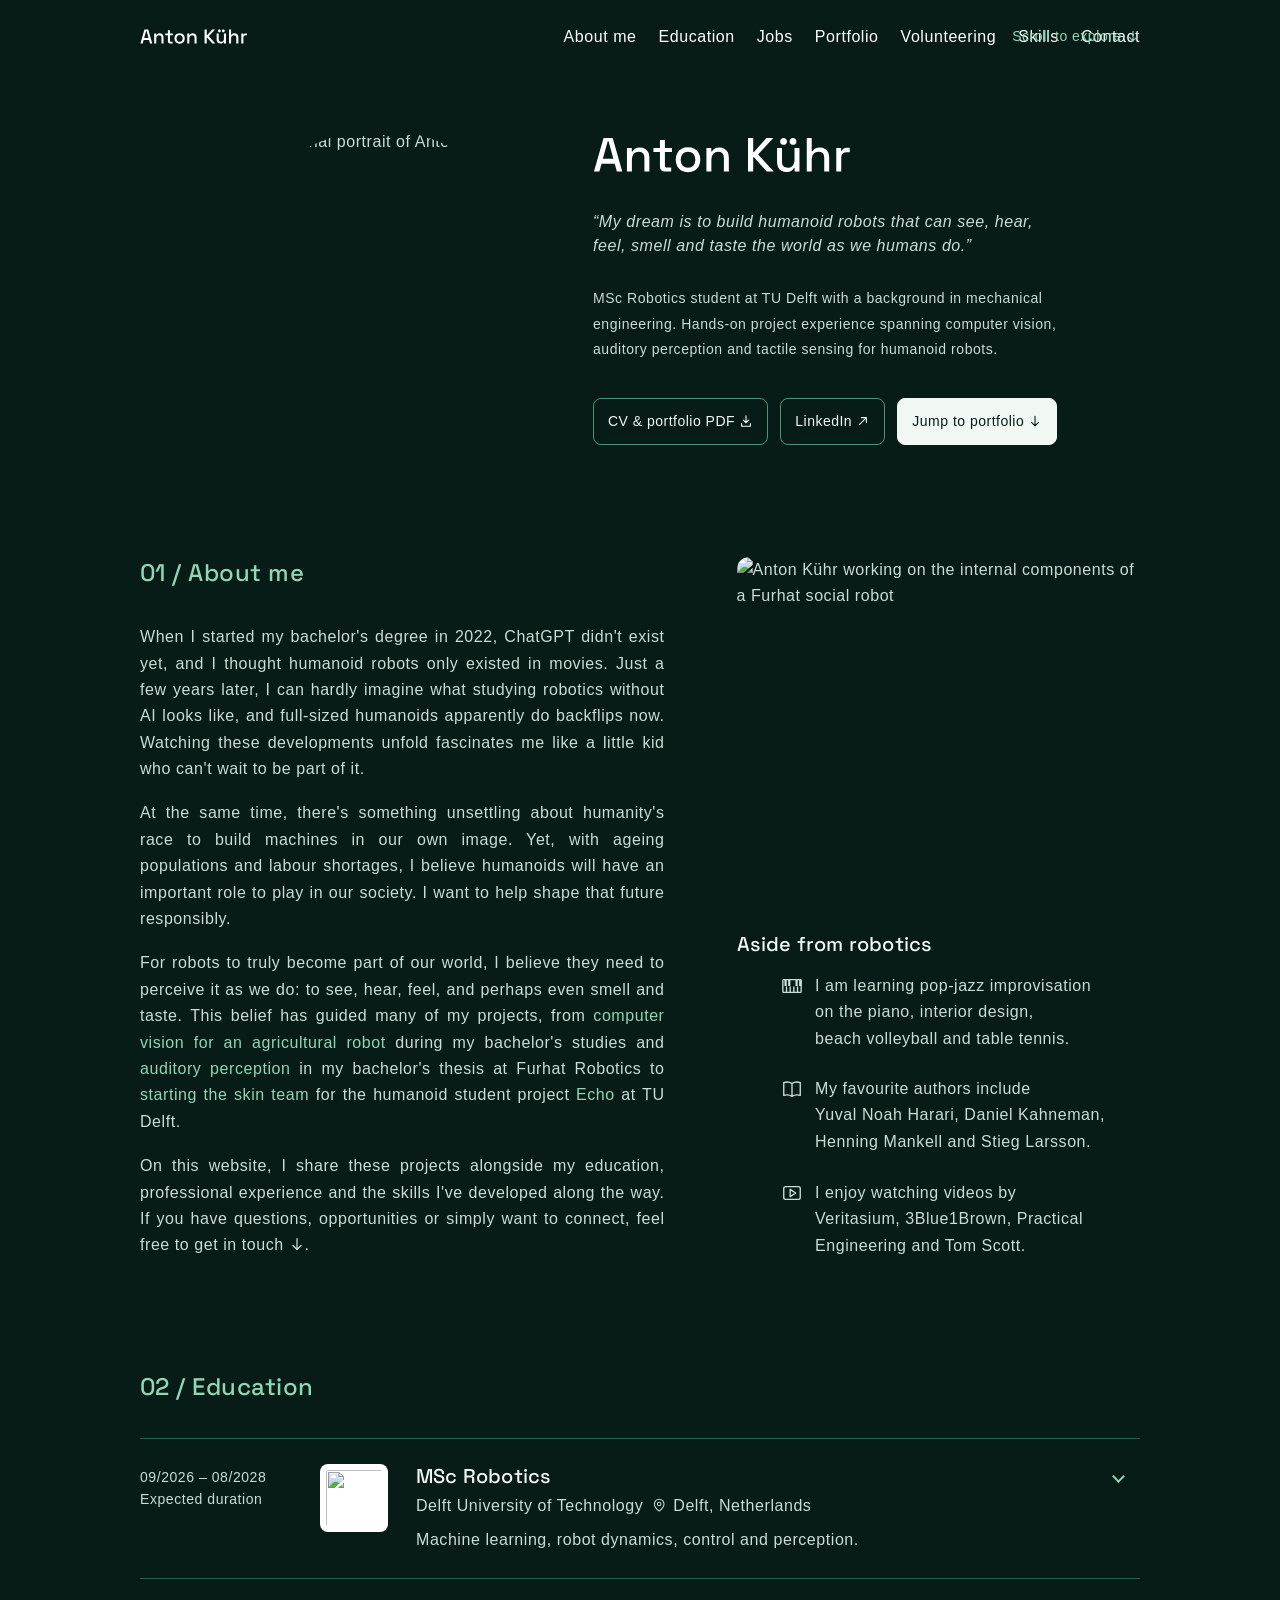
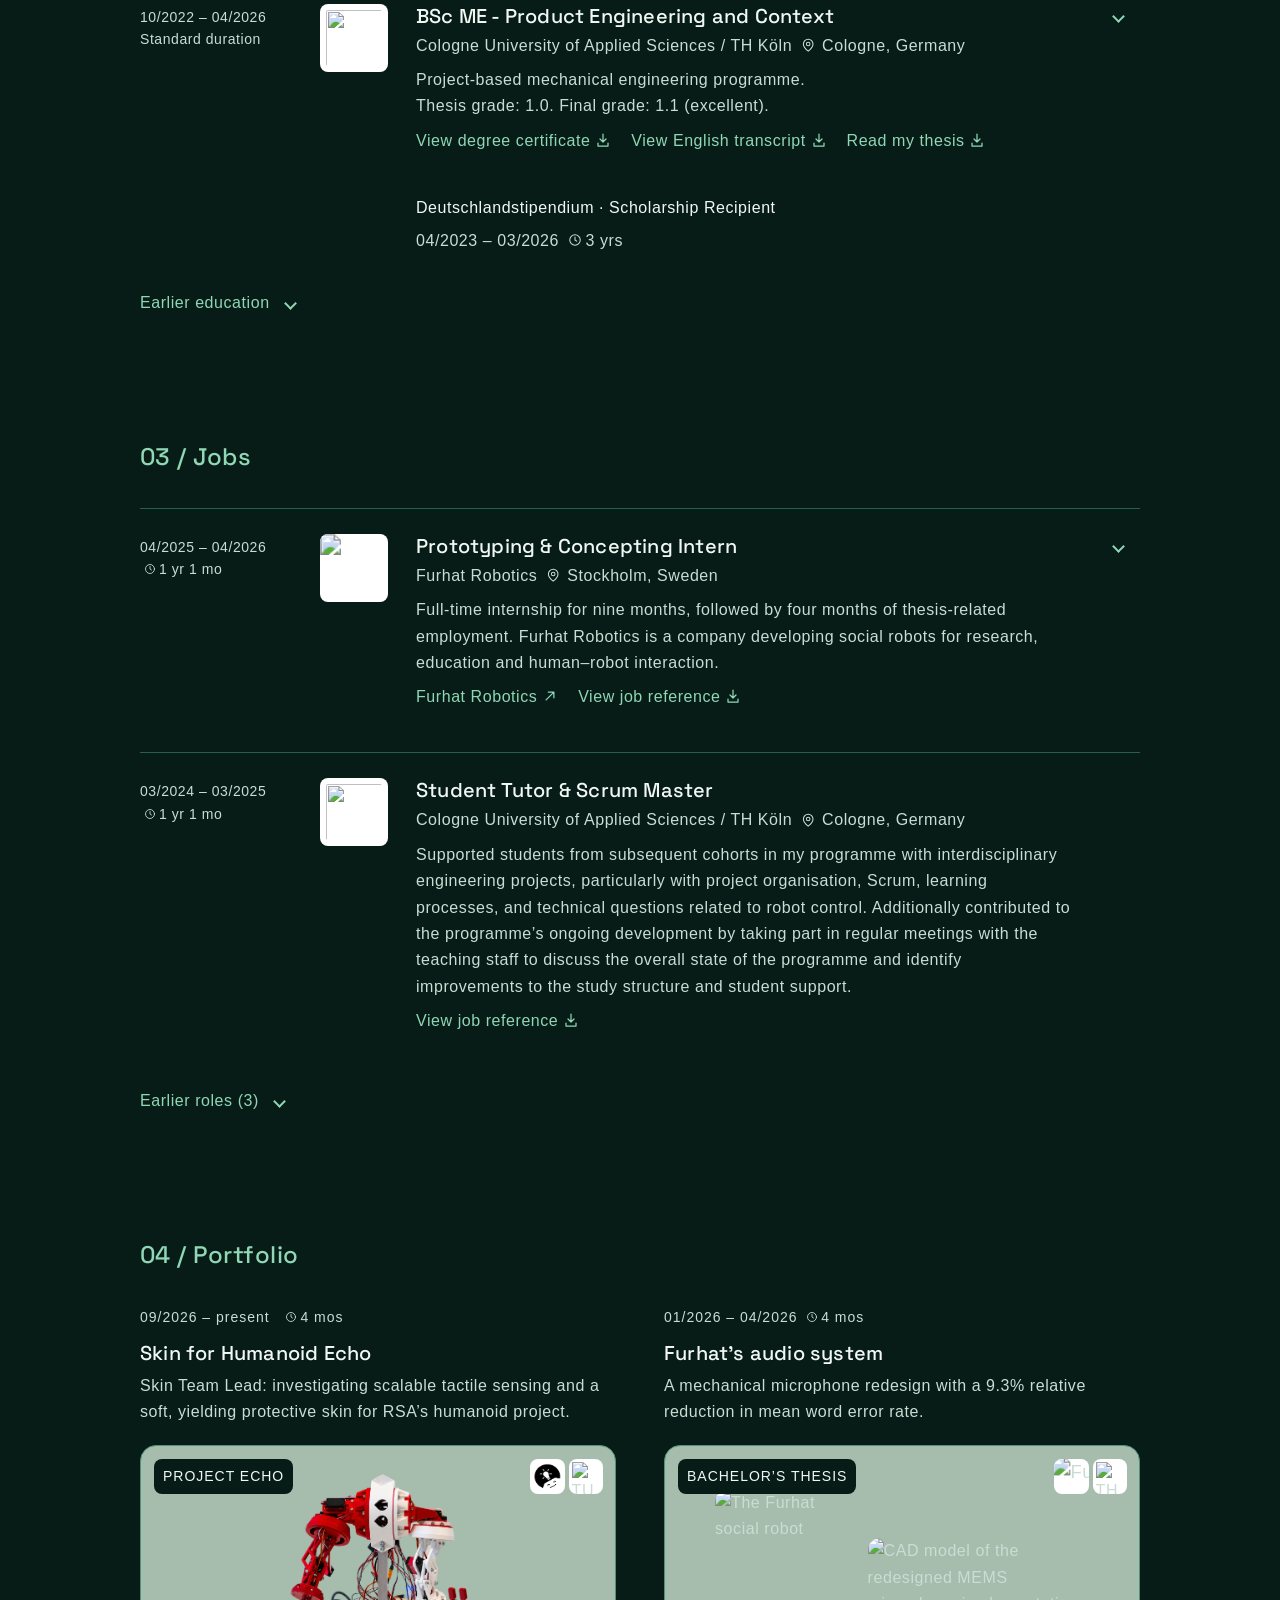
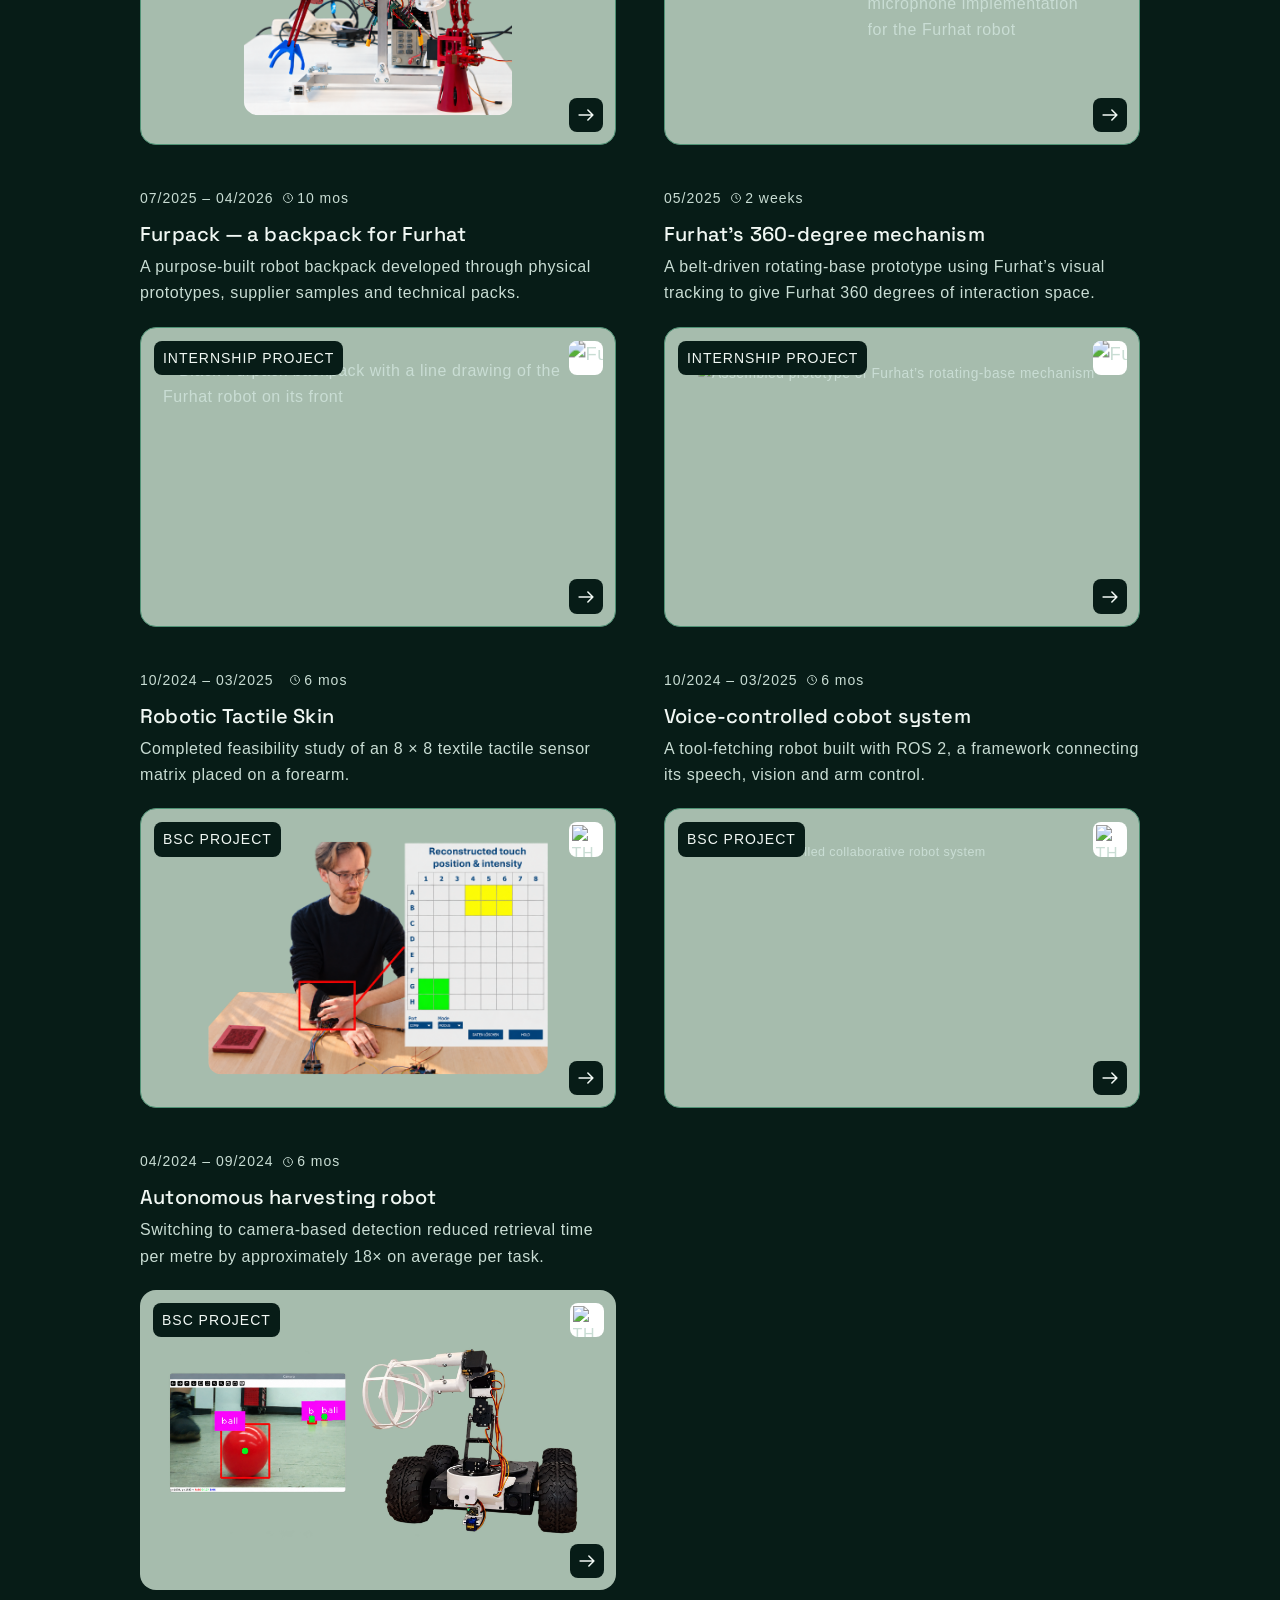
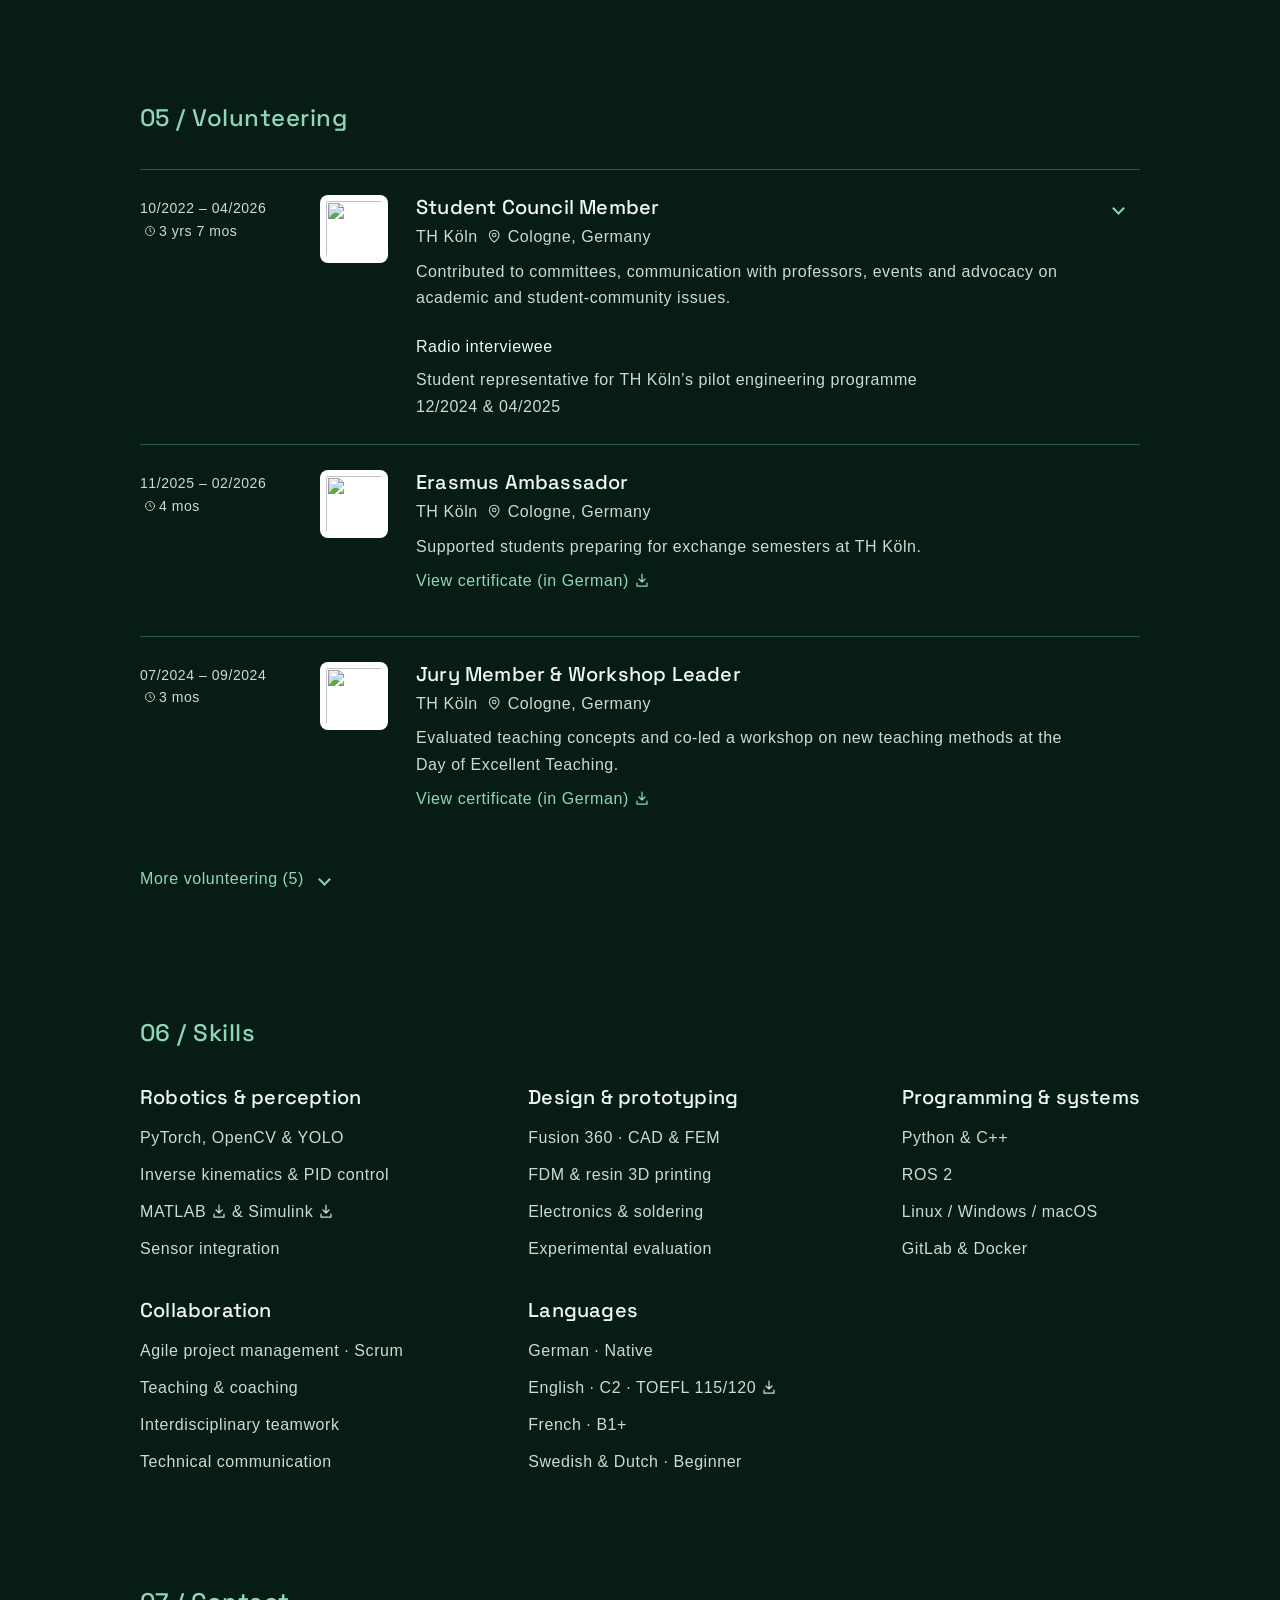
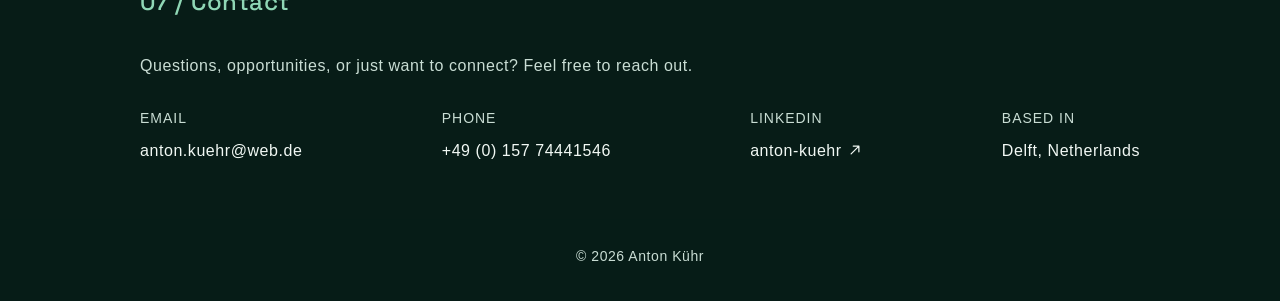
==== index.html @ d5eab7cd "Clarify project narratives and education focus" ====
<!doctype html>
<html lang="en">
  <head>
    <meta charset="utf-8" />
    <meta name="viewport" content="width=device-width,initial-scale=1" />
    <title>Anton Kühr | Robotics &amp; Mechanical Engineering</title>
    <meta
      name="description"
      content="Anton Kühr is an MSc Robotics student at TU Delft with a background in mechanical engineering. Hands-on project experience spanning computer vision, auditory perception and tactile sensing for humanoid robots."
    />
    <meta name="author" content="Anton Kühr" />
    <meta name="theme-color" content="#071c17" />
    <link
      rel="icon"
      href="favicon.ico?v=7"
      sizes="16x16 32x32 48x48 64x64 128x128 256x256"
    />
    <link
      rel="icon"
      href="assets/site/favicon-32.png?v=7"
      type="image/png"
      sizes="32x32"
    />
    <link
      rel="icon"
      href="assets/site/favicon-192.png?v=7"
      type="image/png"
      sizes="192x192"
    />
    <link
      rel="icon"
      href="assets/site/favicon-512.png?v=7"
      sizes="512x512"
      type="image/png"
    />
    <link
      rel="icon"
      href="assets/site/favicon.svg?v=7"
      type="image/svg+xml"
      sizes="any"
    />
    <link
      rel="apple-touch-icon"
      href="assets/site/apple-touch-icon.png?v=7"
      sizes="180x180"
    />
    <link rel="preconnect" href="https://fonts.googleapis.com" />
    <link rel="preconnect" href="https://fonts.gstatic.com" crossorigin />
    <link
      href="https://fonts.googleapis.com/css2?family=Space+Grotesk:wght@500&display=swap"
      rel="stylesheet"
    />
    <link rel="stylesheet" href="assets/css/styles.css?v=197" />
    <link rel="stylesheet" href="assets/css/wordmark-motion.css?v=2" />
    <script src="assets/js/site.js?v=39" defer></script>
    <script src="assets/js/wordmark-shapes.js?v=1" defer></script>
    <script src="assets/js/wordmark-settings.js?v=15" defer></script>
    <script src="assets/js/wordmark-motion.js?v=12" defer></script>
    <script src="assets/js/wordmark-init.js?v=5" defer></script>
    <link rel="canonical" href="https://antonkuehr.github.io/akrobotics/" />
    <meta name="robots" content="noindex, follow, noimageindex" />
    <meta property="og:type" content="website" />
    <meta property="og:site_name" content="Anton Kühr" />
    <meta
      property="og:title"
      content="Anton Kühr | Robotics &amp; Mechanical Engineering"
    />
    <meta
      property="og:description"
      content="Anton Kühr is an MSc Robotics student at TU Delft with a background in mechanical engineering. Hands-on project experience spanning computer vision, auditory perception and tactile sensing for humanoid robots."
    />
    <meta
      property="og:url"
      content="https://antonkuehr.github.io/akrobotics/"
    />
    <meta
      property="og:image"
      content="https://antonkuehr.github.io/akrobotics/assets/site/anton-kuehr-profile-portrait.jpeg?v=46"
    />
    <meta property="og:image:type" content="image/jpeg" />
    <meta property="og:image:width" content="2479" />
    <meta property="og:image:height" content="2475" />
    <meta
      property="og:image:alt"
      content="Professional portrait of Anton Kühr"
    />
    <meta property="og:locale" content="en_GB" />
    <meta name="twitter:card" content="summary_large_image" />
    <meta
      name="twitter:title"
      content="Anton Kühr | Robotics &amp; Mechanical Engineering"
    />
    <meta
      name="twitter:description"
      content="Anton Kühr is an MSc Robotics student at TU Delft with a background in mechanical engineering. Hands-on project experience spanning computer vision, auditory perception and tactile sensing for humanoid robots."
    />
    <meta
      name="twitter:image"
      content="https://antonkuehr.github.io/akrobotics/assets/site/anton-kuehr-profile-portrait.jpeg?v=46"
    />
    <meta
      name="twitter:image:alt"
      content="Professional portrait of Anton Kühr"
    />
    <script type="application/ld+json">
      {
        "@context": "https://schema.org",
        "@graph": [
          {
            "@type": "ProfilePage",
            "@id": "https://antonkuehr.github.io/akrobotics/#profile",
            "url": "https://antonkuehr.github.io/akrobotics/",
            "name": "Anton Kühr | Robotics & Mechanical Engineering",
            "description": "Anton Kühr is an MSc Robotics student at TU Delft with a background in mechanical engineering. Hands-on project experience spanning computer vision, auditory perception and tactile sensing for humanoid robots.",
            "inLanguage": "en",
            "primaryImageOfPage": "https://antonkuehr.github.io/akrobotics/assets/site/anton-kuehr-profile-portrait.jpeg?v=46",
            "mainEntity": {
              "@id": "https://antonkuehr.github.io/akrobotics/#anton-kuehr"
            }
          },
          {
            "@type": "Person",
            "@id": "https://antonkuehr.github.io/akrobotics/#anton-kuehr",
            "name": "Anton Kühr",
            "alternateName": "Anton Kuehr",
            "url": "https://antonkuehr.github.io/akrobotics/",
            "image": "https://antonkuehr.github.io/akrobotics/assets/site/anton-kuehr-profile-portrait.jpeg?v=46",
            "description": "Anton Kühr is an MSc Robotics student at TU Delft with a background in mechanical engineering. Hands-on project experience spanning computer vision, auditory perception and tactile sensing for humanoid robots.",
            "sameAs": ["https://www.linkedin.com/in/anton-kuehr/"],
            "affiliation": {
              "@type": "CollegeOrUniversity",
              "name": "TU Delft",
              "url": "https://www.tudelft.nl/"
            },
            "alumniOf": {
              "@type": "CollegeOrUniversity",
              "name": "TH Köln",
              "url": "https://www.th-koeln.de/"
            },
            "knowsAbout": [
              "Robotics",
              "Mechanical engineering",
              "Robot perception",
              "Tactile sensing",
              "Computer vision",
              "Auditory perception",
              "Humanoid robotics",
              "Social robotics"
            ]
          }
        ]
      }
    </script>
  </head>
  <body>
    <a class="skip-link" href="#main">Skip to content</a>
    <!-- NAVIGATION: shared site header, Anton Kühr name, and section links. -->
    <header class="site-header">
      <div class="container header-inner">
        <a class="wordmark" href="./" aria-label="Anton Kühr — Home">
          <svg
            xmlns="http://www.w3.org/2000/svg"
            class="wordmark-logo"
            data-ak-wordmark
            viewBox="0 0 5368.700000000001 754"
            aria-hidden="true"
            focusable="false"
          >
            <g fill="currentColor" transform="translate(-1 720) scale(1 -1)">
              <path
                d="M21 0 221 700H411L610 0H499L453 165H179L133 0ZM206 265H426L324 633H308Z"
                transform="translate(0 0)"
              />
              <path
                d="M76 0V493H177V419H193Q207 449 243.0 475.0Q279 501 350 501Q406 501 449.5 476.0Q493 451 518.0 405.5Q543 360 543 296V0H440V288Q440 352 408.0 382.5Q376 413 320 413Q256 413 217.5 371.0Q179 329 179 249V0Z"
                transform="translate(632.0 0)"
              />
              <path
                d="M261 0Q216 0 189.5 27.0Q163 54 163 99V406H27V493H163V656H266V493H413V406H266V117Q266 87 294 87H397V0Z"
                transform="translate(1232.9 0)"
              />
              <path
                d="M307 -14Q233 -14 175.5 16.5Q118 47 85.0 104.0Q52 161 52 239V254Q52 332 85.0 388.5Q118 445 175.5 476.0Q233 507 307 507Q381 507 439.0 476.0Q497 445 530.0 388.5Q563 332 563 254V239Q563 161 530.0 104.0Q497 47 439.0 16.5Q381 -14 307 -14ZM307 78Q375 78 417.5 121.5Q460 165 460 242V251Q460 328 418.0 371.5Q376 415 307 415Q240 415 197.5 371.5Q155 328 155 251V242Q155 165 197.5 121.5Q240 78 307 78Z"
                transform="translate(1673.1000000000001 0)"
              />
              <path
                d="M76 0V493H177V419H193Q207 449 243.0 475.0Q279 501 350 501Q406 501 449.5 476.0Q493 451 518.0 405.5Q543 360 543 296V0H440V288Q440 352 408.0 382.5Q376 413 320 413Q256 413 217.5 371.0Q179 329 179 249V0Z"
                transform="translate(2288.0000000000005 0)"
              />
              <path
                d="M73 0V700H181V409H197L458 700H599L283 355L610 0H465L197 297H181V0Z"
                transform="translate(3157.6000000000004 0)"
              />
              <g transform="translate(3764.7000000000003 0)">
                <path
                  data-ak-part="body"
                  d="M265 -9 C227.666666667 -9 194.333333333 -0.666666667 165 16 C135.666666667 32.666666667 112.666666667 56.333333333 96 87 C79.333333333 117.666666667 71 154.333333333 71 197 L71 493 L174 493 L174 204 C174 161.333333333 184.666666667 129.833333333 206 109.5 C227.333333333 89.166666667 257 79 295 79 C337 79 370.833333333 93.166666667 396.5 121.5 C422.166666667 149.833333333 435 190.666666667 435 244 L435 493 L538 493 L538 0 L437 0 L437 74 L421 74 C411.666666667 54 395 35.166666667 371 17.5 C347 -0.166666667 311.666666667 -9 265 -9 Z"
                />
                <path
                  data-ak-part="leftDot"
                  d="M207 557 C187 557 170.166666667 563.333333333 156.5 576 C142.833333333 588.666666667 136 605.666666667 136 627 C136 648.333333333 142.833333333 665.333333333 156.5 678 C170.166666667 690.666666667 187 697 207 697 C227 697 243.666666667 690.666666667 257 678 C270.333333333 665.333333333 277 648.333333333 277 627 C277 605.666666667 270.333333333 588.666666667 257 576 C243.666666667 563.333333333 227 557 207 557 Z"
                />
                <path
                  data-ak-part="rightDot"
                  d="M403 557 C383.666666667 557 367.166666667 563.333333333 353.5 576 C339.833333333 588.666666667 333 605.666666667 333 627 C333 648.333333333 339.833333333 665.333333333 353.5 678 C367.166666667 690.666666667 383.666666667 697 403 697 C423.666666667 697 440.666666667 690.666666667 454 678 C467.333333333 665.333333333 474 648.333333333 474 627 C474 605.666666667 467.333333333 588.666666667 454 576 C440.666666667 563.333333333 423.666666667 557 403 557 Z"
                />
              </g>
              <path
                d="M76 0V700H179V423H195Q205 442 223.5 460.0Q242 478 272.5 489.5Q303 501 350 501Q406 501 449.5 476.0Q493 451 518.0 405.5Q543 360 543 296V0H440V288Q440 352 408.0 382.5Q376 413 320 413Q256 413 217.5 371.0Q179 329 179 249V0Z"
                transform="translate(4378.800000000001 0)"
              />
              <path
                d="M76 0V493H177V435H193Q205 466 231.5 480.5Q258 495 297 495H356V402H293Q243 402 211.0 374.5Q179 347 179 290V0Z"
                transform="translate(4993.700000000001 0)"
              />
            </g>
          </svg> </a
        ><button
          class="menu-button"
          aria-expanded="false"
          aria-controls="site-nav"
          type="button"
        >
          Menu <span aria-hidden="true">＋</span>
        </button>
        <nav id="site-nav" aria-label="Main navigation">
          <a href="#about-me">About me</a><a href="#education">Education</a
          ><a href="#jobs">Jobs</a><a href="#portfolio">Portfolio</a
          ><a href="#volunteering">Volunteering</a><a href="#skills">Skills</a
          ><a href="#contact">Contact</a>
        </nav>
      </div>
      <a class="header-scroll" href="#about-me" aria-label="Read about Anton"
        >Scroll to
        <span class="link-tail"
          >explore<svg
            class="link-icon"
            viewBox="0 0 16 16"
            aria-hidden="true"
            focusable="false"
          >
            <path d="M8 2.5v11m-4-4 4 4 4-4" /></svg></span
      ></a>
    </header>
    <main id="main">
      <!-- HERO: portrait on the left, introduction on the right; portrait first on mobile. -->
      <section class="hero">
        <div class="container hero-grid">
          <figure class="portrait-wrap">
            <img
              src="assets/site/anton-kuehr-profile-portrait.jpeg?v=46"
              alt="Professional portrait of Anton Kühr"
              width="400"
              height="400"
              fetchpriority="high"
            />
          </figure>
          <div class="hero-copy">
            <h1 id="hero-name" class="hero-name">
              <span class="visually-hidden">Anton Kühr</span>
              <svg
                xmlns="http://www.w3.org/2000/svg"
                class="hero-logo"
                data-ak-wordmark
                viewBox="0 0 5368.700000000001 754"
                aria-hidden="true"
                focusable="false"
              >
                <g
                  fill="currentColor"
                  transform="translate(-1 720) scale(1 -1)"
                >
                  <path
                    d="M21 0 221 700H411L610 0H499L453 165H179L133 0ZM206 265H426L324 633H308Z"
                    transform="translate(0 0)"
                  />
                  <path
                    d="M76 0V493H177V419H193Q207 449 243.0 475.0Q279 501 350 501Q406 501 449.5 476.0Q493 451 518.0 405.5Q543 360 543 296V0H440V288Q440 352 408.0 382.5Q376 413 320 413Q256 413 217.5 371.0Q179 329 179 249V0Z"
                    transform="translate(632.0 0)"
                  />
                  <path
                    d="M261 0Q216 0 189.5 27.0Q163 54 163 99V406H27V493H163V656H266V493H413V406H266V117Q266 87 294 87H397V0Z"
                    transform="translate(1232.9 0)"
                  />
                  <path
                    d="M307 -14Q233 -14 175.5 16.5Q118 47 85.0 104.0Q52 161 52 239V254Q52 332 85.0 388.5Q118 445 175.5 476.0Q233 507 307 507Q381 507 439.0 476.0Q497 445 530.0 388.5Q563 332 563 254V239Q563 161 530.0 104.0Q497 47 439.0 16.5Q381 -14 307 -14ZM307 78Q375 78 417.5 121.5Q460 165 460 242V251Q460 328 418.0 371.5Q376 415 307 415Q240 415 197.5 371.5Q155 328 155 251V242Q155 165 197.5 121.5Q240 78 307 78Z"
                    transform="translate(1673.1000000000001 0)"
                  />
                  <path
                    d="M76 0V493H177V419H193Q207 449 243.0 475.0Q279 501 350 501Q406 501 449.5 476.0Q493 451 518.0 405.5Q543 360 543 296V0H440V288Q440 352 408.0 382.5Q376 413 320 413Q256 413 217.5 371.0Q179 329 179 249V0Z"
                    transform="translate(2288.0000000000005 0)"
                  />
                  <path
                    d="M73 0V700H181V409H197L458 700H599L283 355L610 0H465L197 297H181V0Z"
                    transform="translate(3157.6000000000004 0)"
                  />
                  <g transform="translate(3764.7000000000003 0)">
                    <path
                      data-ak-part="body"
                      d="M265 -9 C227.666666667 -9 194.333333333 -0.666666667 165 16 C135.666666667 32.666666667 112.666666667 56.333333333 96 87 C79.333333333 117.666666667 71 154.333333333 71 197 L71 493 L174 493 L174 204 C174 161.333333333 184.666666667 129.833333333 206 109.5 C227.333333333 89.166666667 257 79 295 79 C337 79 370.833333333 93.166666667 396.5 121.5 C422.166666667 149.833333333 435 190.666666667 435 244 L435 493 L538 493 L538 0 L437 0 L437 74 L421 74 C411.666666667 54 395 35.166666667 371 17.5 C347 -0.166666667 311.666666667 -9 265 -9 Z"
                    />
                    <path
                      data-ak-part="leftDot"
                      d="M207 557 C187 557 170.166666667 563.333333333 156.5 576 C142.833333333 588.666666667 136 605.666666667 136 627 C136 648.333333333 142.833333333 665.333333333 156.5 678 C170.166666667 690.666666667 187 697 207 697 C227 697 243.666666667 690.666666667 257 678 C270.333333333 665.333333333 277 648.333333333 277 627 C277 605.666666667 270.333333333 588.666666667 257 576 C243.666666667 563.333333333 227 557 207 557 Z"
                    />
                    <path
                      data-ak-part="rightDot"
                      d="M403 557 C383.666666667 557 367.166666667 563.333333333 353.5 576 C339.833333333 588.666666667 333 605.666666667 333 627 C333 648.333333333 339.833333333 665.333333333 353.5 678 C367.166666667 690.666666667 383.666666667 697 403 697 C423.666666667 697 440.666666667 690.666666667 454 678 C467.333333333 665.333333333 474 648.333333333 474 627 C474 605.666666667 467.333333333 588.666666667 454 576 C440.666666667 563.333333333 423.666666667 557 403 557 Z"
                    />
                  </g>
                  <path
                    d="M76 0V700H179V423H195Q205 442 223.5 460.0Q242 478 272.5 489.5Q303 501 350 501Q406 501 449.5 476.0Q493 451 518.0 405.5Q543 360 543 296V0H440V288Q440 352 408.0 382.5Q376 413 320 413Q256 413 217.5 371.0Q179 329 179 249V0Z"
                    transform="translate(4378.800000000001 0)"
                  />
                  <path
                    d="M76 0V493H177V435H193Q205 466 231.5 480.5Q258 495 297 495H356V402H293Q243 402 211.0 374.5Q179 347 179 290V0Z"
                    transform="translate(4993.700000000001 0)"
                  />
                </g>
              </svg>
            </h1>
            <blockquote class="hero-lead">
              “My dream is to build humanoid robots that can see, hear, feel,
              smell and taste the world as we humans do.”
            </blockquote>
            <p class="hero-status">
              MSc Robotics student at TU Delft with a background in mechanical
              engineering. Hands-on project experience spanning computer vision,
              auditory perception and tactile sensing for humanoid robots.
            </p>
            <div class="actions">
              <a
                class="button"
                href="assets/site/certificates/anton-kuehr-cv-and-portfolio-2026.pdf?v=a926f7f8513d"
                target="_blank"
                rel="noopener"
                ><span class="button-label"
                  >CV &amp; portfolio
                  <span class="link-tail"
                    >PDF<svg
                      class="link-icon download-icon"
                      viewBox="0 0 16 16"
                      aria-hidden="true"
                      focusable="false"
                    >
                      <path
                        d="M8 2v8m-3-3 3 3 3-3M3 11v3h10v-3"
                      /></svg></span></span
              ></a>
              <a
                class="button"
                href="https://www.linkedin.com/in/anton-kuehr/"
                target="_blank"
                rel="noopener"
                ><span class="button-label"
                  ><span class="link-tail"
                    >LinkedIn<svg
                      class="link-icon"
                      viewBox="0 0 16 16"
                      aria-hidden="true"
                      focusable="false"
                    >
                      <path
                        d="M2.5 8h11m-4-4 4 4-4 4"
                        transform="rotate(-45 8 8)"
                      /></svg></span></span
              ></a>
              <a class="button primary" href="#portfolio"
                ><span class="button-label"
                  >Jump to
                  <span class="link-tail"
                    >portfolio<svg
                      class="link-icon"
                      viewBox="0 0 16 16"
                      aria-hidden="true"
                      focusable="false"
                    >
                      <path d="M8 2.5v11m-4-4 4 4 4-4" /></svg></span></span
              ></a>
            </div>
          </div>
        </div>
      </section>
      <!-- ABOUT ME: professional and personal introduction beside the Furhat photograph. -->
      <section id="about-me" class="section">
        <div class="container about-grid">
          <h2 class="section-title about-title">01 / About me</h2>
          <div class="about-copy">
            <div class="prose">
              <p>
                When I started my bachelor's degree in 2022, ChatGPT didn't
                exist yet, and I thought humanoid robots only existed in movies.
                Just a few years later, I can hardly imagine what studying
                robotics without AI looks like, and full-sized humanoids
                apparently do backflips now. Watching these developments unfold
                fascinates me like a little kid who can't wait to be part of it.
              </p>
              <p>
                At the same time, there's something unsettling about humanity's
                race to build machines in our own image. Yet, with ageing
                populations and labour shortages, I believe humanoids will have
                an important role to play in our society. I want to help shape
                that future responsibly.
              </p>
              <p>
                For robots to truly become part of our world, I believe they
                need to perceive it as we do: to see, hear, feel, and perhaps
                even smell and taste. This belief has guided many of my
                projects, from
                <a class="project-inline" href="harvesting-robot.html"
                  >computer vision for an agricultural robot</a
                >
                during my bachelor's studies and
                <a class="project-inline" href="furhat-audio.html"
                  >auditory perception</a
                >
                in my bachelor's thesis at Furhat Robotics to
                <a class="project-inline" href="project-echo.html"
                  >starting the skin team</a
                >
                for the humanoid student project
                <a class="project-inline" href="project-echo.html">Echo</a>
                at TU Delft.
              </p>
              <p>
                On this website, I share these projects alongside my education,
                professional experience and the skills I've developed along the
                way. If you have questions, opportunities or simply want to
                connect, feel free to
                <a href="#contact"
                  >get in
                  <span class="link-tail"
                    >touch<svg
                      class="link-icon"
                      viewBox="0 0 16 16"
                      aria-hidden="true"
                      focusable="false"
                    >
                      <path d="M8 2.5v11m-4-4 4 4 4-4" /></svg></span></a
                >.
              </p>
            </div>
          </div>
          <div class="about-sidebar">
            <figure class="about-photo">
              <img
                src="assets/site/anton-kuehr-working-on-furhat-robot.png"
                alt="Anton Kühr working on the internal components of a Furhat social robot"
                width="1514"
                height="1039"
                loading="lazy"
                decoding="async"
              />
            </figure>
            <div class="aside-robots">
              <h3>Aside from robotics</h3>
              <div class="aside-details">
                <p class="contact-value">
                  <svg
                    class="aside-icon"
                    viewBox="0 0 24 24"
                    aria-hidden="true"
                    focusable="false"
                  >
                    <rect x="2" y="5" width="20" height="14" rx="1" />
                    <path d="M6 13v6m4-6v6m4-6v6m4-6v6" />
                    <path
                      d="M5 5v7m4-7v7m8-7v7m4-7v7"
                      stroke-width="2.5"
                      stroke-linecap="butt"
                    /></svg
                  ><span class="aside-copy"
                    ><span>I am learning pop-jazz improvisation</span>
                    <span>on the piano, interior design,</span>
                    <span>beach volleyball and table tennis.</span></span
                  >
                </p>
                <p class="contact-value">
                  <svg
                    class="aside-icon"
                    viewBox="0 0 24 24"
                    aria-hidden="true"
                    focusable="false"
                  >
                    <path
                      d="M12 6c-3-2-6-2-9-1v14c3-1 6-1 9 1 3-2 6-2 9-1V5c-3-1-6-1-9 1Zm0 0v14"
                    /></svg
                  ><span class="aside-copy"
                    ><span>My favourite authors include</span>
                    <span>Yuval Noah Harari, Daniel Kahneman,</span>
                    <span>Henning Mankell and Stieg Larsson.</span></span
                  >
                </p>
                <p class="contact-value">
                  <svg
                    class="aside-icon"
                    viewBox="0 0 24 24"
                    aria-hidden="true"
                    focusable="false"
                  >
                    <rect x="3" y="5" width="18" height="14" rx="2" />
                    <path d="m10 8 6 4-6 4Z" /></svg
                  ><span class="aside-copy"
                    ><span>I enjoy watching videos by</span>
                    <span>Veritasium, 3Blue1Brown, Practical</span>
                    <span>Engineering and Tom Scott.</span></span
                  >
                </p>
              </div>
            </div>
          </div>
        </div>
      </section>

      <!-- EDUCATION: shared CV rows; formal academic background and scholarship. -->
      <section id="education" class="section">
        <div class="container">
          <h2 class="section-title">02 / Education</h2>
          <div class="cv-list">
            <details class="cv-row">
              <summary class="cv-heading">
                <span class="cv-date"
                  >09/2026 – 08/2028
                  <span class="cv-status">Expected duration</span></span
                >
                <div class="cv-main cv-main--logo">
                  <img
                    class="cv-logo"
                    width="68"
                    height="68"
                    src="assets/organizations/tu-delft-logo.jpeg"
                    alt=""
                    loading="lazy"
                    decoding="async"
                  />
                  <h3>MSc Robotics</h3>
                  <p class="cv-org">
                    Delft University of Technology<span class="cv-location">
                      <svg
                        class="location-icon"
                        viewBox="0 0 24 24"
                        aria-hidden="true"
                        focusable="false"
                      >
                        <path
                          d="M20 10c0 6-8 12-8 12S4 16 4 10a8 8 0 1 1 16 0Z"
                        />
                        <circle cx="12" cy="10" r="3" />
                      </svg>
                      Delft, Netherlands</span
                    >
                  </p>
                  <p class="cv-context">
                    Machine learning, robot dynamics, control and perception.
                  </p>
                </div>
                <span class="cv-toggle"
                  ><span class="visually-hidden">Details</span
                  ><span class="chevron" aria-hidden="true"></span
                ></span>
              </summary>
              <div class="cv-detail">
                <h4>Programme description</h4>
                <p>
                  TU Delft’s two-year, 120-ECTS MSc Robotics combines mechanical
                  engineering, artificial intelligence and the design of robotic
                  systems.
                </p>
                <h4>Chosen focus</h4>
                <p>
                  My current focus is on machine learning, robot dynamics and
                  control, and perception: connecting how a robot interprets its
                  surroundings with how it moves and acts.
                </p>
                <div class="document-links">
                  <a
                    class="text-link"
                    href="https://www.tudelft.nl/en/education/programmes/masters/robotics/msc-robotics"
                    target="_blank"
                    rel="noopener"
                    >MSc Robotics
                    <span class="link-tail"
                      >programme<svg
                        class="link-icon"
                        viewBox="0 0 16 16"
                        aria-hidden="true"
                        focusable="false"
                      >
                        <path
                          d="M2.5 8h11m-4-4 4 4-4 4"
                          transform="rotate(-45 8 8)"
                        /></svg></span></a
                  ><a
                    class="text-link"
                    href="https://www.tudelft.nl/en/education/programmes/masters/robotics/msc-robotics/programme"
                    target="_blank"
                    rel="noopener"
                    >Curriculum and study
                    <span class="link-tail"
                      >structure<svg
                        class="link-icon"
                        viewBox="0 0 16 16"
                        aria-hidden="true"
                        focusable="false"
                      >
                        <path
                          d="M2.5 8h11m-4-4 4 4-4 4"
                          transform="rotate(-45 8 8)"
                        /></svg></span
                  ></a>
                </div>
              </div>
            </details>
            <details class="cv-row">
              <summary class="cv-heading">
                <span class="cv-date"
                  >10/2022 – 04/2026
                  <span class="cv-status">Standard duration</span></span
                >
                <div class="cv-main cv-main--logo">
                  <img
                    class="cv-logo"
                    width="68"
                    height="68"
                    src="assets/organizations/th-koeln-logo.webp"
                    alt=""
                    loading="lazy"
                    decoding="async"
                  />
                  <h3>BSc ME - Product Engineering and Context</h3>
                  <p class="cv-org">
                    Cologne University of Applied Sciences / TH Köln<span
                      class="cv-location"
                    >
                      <svg
                        class="location-icon"
                        viewBox="0 0 24 24"
                        aria-hidden="true"
                        focusable="false"
                      >
                        <path
                          d="M20 10c0 6-8 12-8 12S4 16 4 10a8 8 0 1 1 16 0Z"
                        />
                        <circle cx="12" cy="10" r="3" />
                      </svg>
                      Cologne, Germany</span
                    >
                  </p>
                  <p class="cv-context">
                    Project-based mechanical engineering programme.<br />
                    Thesis grade: 1.0. Final grade: 1.1 (excellent).
                  </p>
                  <div class="document-links">
                    <a
                      class="text-link"
                      href="assets/site/certificates/anton-kuehr-bachelors-degree-certificate.pdf?v=253bf95180d5"
                      target="_blank"
                      rel="noopener"
                      >View degree
                      <span class="link-tail"
                        >certificate<svg
                          class="link-icon download-icon"
                          viewBox="0 0 16 16"
                          aria-hidden="true"
                          focusable="false"
                        >
                          <path
                            d="M8 2v8m-3-3 3 3 3-3M3 11v3h10v-3"
                          /></svg></span
                    ></a>
                    <a
                      class="text-link"
                      href="assets/site/certificates/anton-kuehr-th-koeln-transcript-with-grade-explanation.pdf?v=2adaa146fb94"
                      target="_blank"
                      rel="noopener"
                      >View English
                      <span class="link-tail"
                        >transcript<svg
                          class="link-icon download-icon"
                          viewBox="0 0 16 16"
                          aria-hidden="true"
                          focusable="false"
                        >
                          <path
                            d="M8 2v8m-3-3 3 3 3-3M3 11v3h10v-3"
                          /></svg></span
                    ></a>
                    <a
                      class="text-link"
                      href="assets/site/certificates/anton-kuehr-bachelors-thesis.pdf?v=acbbb5fdee64"
                      target="_blank"
                      rel="noopener"
                      >Read my
                      <span class="link-tail"
                        >thesis<svg
                          class="link-icon download-icon"
                          viewBox="0 0 16 16"
                          aria-hidden="true"
                          focusable="false"
                        >
                          <path
                            d="M8 2v8m-3-3 3 3 3-3M3 11v3h10v-3"
                          /></svg></span
                    ></a>
                  </div>
                  <div class="cv-related-preview">
                    <h4>
                      Deutschlandstipendium<span class="cv-role">
                        · Scholarship Recipient</span
                      >
                    </h4>
                    <p class="cv-caption">
                      04/2023 – 03/2026
                      <span class="date-duration">3 yrs</span>
                    </p>
                  </div>
                </div>
                <span class="cv-toggle"
                  ><span class="visually-hidden">Details</span
                  ><span class="chevron" aria-hidden="true"></span
                ></span>
              </summary>
              <div class="cv-detail">
                <h4>Programme description</h4>
                <p>
                  TH Köln’s seven-semester, 210-ECTS Mechanical Engineering –
                  Product Engineering and Context programme combines engineering
                  fundamentals with interdisciplinary product-development
                  projects.
                </p>
                <h4>Chosen focus</h4>
                <p>
                  I focused on robotics through Human–Machine Interaction
                  (Mensch–Maschine-Interaktion) and Service and Industry
                  Robotics, alongside the harvesting-robot comparison in Product
                  Engineering I and the tactile-skin project in Product
                  Engineering II. These projects brought together mechanical
                  design, sensing and control, leading to my bachelor’s thesis
                  on microphone integration and speech recognition at Furhat
                  Robotics.
                </p>
                <div class="document-links">
                  <a
                    class="text-link"
                    href="https://www.th-koeln.de/en/academics/mechanical-engineering---product-engineering-and-context-bachelors-program_92560.php"
                    target="_blank"
                    rel="noopener"
                    >BSc
                    <span class="link-tail"
                      >programme<svg
                        class="link-icon"
                        viewBox="0 0 16 16"
                        aria-hidden="true"
                        focusable="false"
                      >
                        <path
                          d="M2.5 8h11m-4-4 4 4-4 4"
                          transform="rotate(-45 8 8)"
                        /></svg></span></a
                  ><a
                    class="text-link"
                    href="https://www.th-koeln.de/studium/maschinenbau--product-engineering-and-context-bachelor--inhalte_94213.php"
                    target="_blank"
                    rel="noopener"
                    >Curriculum and project learning (in
                    <span class="link-tail"
                      >German)<svg
                        class="link-icon"
                        viewBox="0 0 16 16"
                        aria-hidden="true"
                        focusable="false"
                      >
                        <path
                          d="M2.5 8h11m-4-4 4 4-4 4"
                          transform="rotate(-45 8 8)"
                        /></svg></span
                  ></a>
                </div>
                <div class="cv-related">
                  <h4>
                    Deutschlandstipendium<span class="cv-role">
                      · Scholarship Recipient</span
                    >
                  </h4>
                  <p class="cv-caption">
                    04/2023 – 03/2026 <span class="date-duration">3 yrs</span>
                  </p>
                  <p>
                    Awarded TH Köln’s Deutschlandstipendium throughout three
                    years of my bachelor’s degree, co-funded equally by the
                    German Federal Government and Alfred Schütte GmbH. The
                    national scholarship supports talented students monetarily.
                    Selection considers academic achievement alongside social
                    engagement and personal circumstances; continued funding is
                    reviewed annually.
                  </p>
                  <div class="document-links">
                    <a
                      class="text-link"
                      href="assets/site/certificates/anton-kuehr-deutschlandstipendium-certificate.pdf?v=b6879784d6cb"
                      target="_blank"
                      rel="noopener"
                      >View scholarship certificate (in
                      <span class="link-tail"
                        >German)<svg
                          class="link-icon download-icon"
                          viewBox="0 0 16 16"
                          aria-hidden="true"
                          focusable="false"
                        >
                          <path
                            d="M8 2v8m-3-3 3 3 3-3M3 11v3h10v-3"
                          /></svg></span
                    ></a>
                  </div>
                </div>
              </div>
            </details>
            <details class="cv-more">
              <summary>
                Earlier education<span
                  class="chevron"
                  aria-hidden="true"
                ></span>
              </summary>
              <div class="cv-earlier">
                <article class="cv-row">
                  <div class="cv-heading">
                    <span class="cv-date">09/2013 – 07/2021</span>
                    <div class="cv-main cv-main--logo">
                      <img
                        class="cv-logo"
                        width="68"
                        height="68"
                        src="assets/organizations/gymnasium-kreuzgasse-logo.png"
                        alt=""
                        loading="lazy"
                        decoding="async"
                      />
                      <h3>
                        Abitur · General qualification for university entrance
                      </h3>
                      <p class="cv-org">
                        Gymnasium Kreuzgasse<span class="cv-location">
                          <svg
                            class="location-icon"
                            viewBox="0 0 24 24"
                            aria-hidden="true"
                            focusable="false"
                          >
                            <path
                              d="M20 10c0 6-8 12-8 12S4 16 4 10a8 8 0 1 1 16 0Z"
                            />
                            <circle cx="12" cy="10" r="3" />
                          </svg>
                          Cologne, Germany</span
                        >
                      </p>
                      <p class="cv-context">
                        French–German bilingual school with an emphasis on
                        sciences and languages. Final grade: 1.3 (excellent).
                      </p>
                    </div>
                  </div>
                </article>
                <button class="cv-close" type="button">
                  Show less<span class="chevron" aria-hidden="true"></span>
                </button>
              </div>
            </details>
          </div>
        </div>
      </section>
      <!-- JOBS: two featured CV rows and three earlier roles. -->
      <section id="jobs" class="section">
        <div class="container">
          <h2 class="section-title">03 / Jobs</h2>
          <div class="cv-list">
            <article class="cv-furhat">
              <details class="cv-row">
                <summary class="cv-heading">
                  <span class="cv-date"
                    >04/2025 – 04/2026
                    <span class="date-duration">1 yr 1 mo</span></span
                  >
                  <div class="cv-main cv-main--logo">
                    <span class="cv-logo cv-logo--furhat"
                      ><img
                        width="68"
                        height="68"
                        src="assets/organizations/furhat-robotics-logo.jpg"
                        alt=""
                        loading="lazy"
                        decoding="async"
                    /></span>
                    <h3>Prototyping &amp; Concepting Intern</h3>
                    <p class="cv-org">
                      Furhat Robotics<span class="cv-location">
                        <svg
                          class="location-icon"
                          viewBox="0 0 24 24"
                          aria-hidden="true"
                          focusable="false"
                        >
                          <path
                            d="M20 10c0 6-8 12-8 12S4 16 4 10a8 8 0 1 1 16 0Z"
                          />
                          <circle cx="12" cy="10" r="3" />
                        </svg>
                        Stockholm, Sweden</span
                      >
                    </p>
                    <p class="cv-context">
                      Full-time internship for nine months, followed by four
                      months of thesis-related employment. Furhat Robotics is a
                      company developing social robots for research, education
                      and human–robot interaction.
                    </p>
                    <div class="document-links">
                      <a
                        class="text-link"
                        href="https://www.furhatrobotics.com/"
                        target="_blank"
                        rel="noopener"
                        >Furhat
                        <span class="link-tail"
                          >Robotics<svg
                            class="link-icon"
                            viewBox="0 0 16 16"
                            aria-hidden="true"
                            focusable="false"
                          >
                            <path
                              d="M2.5 8h11m-4-4 4 4-4 4"
                              transform="rotate(-45 8 8)"
                            /></svg></span
                      ></a>
                      <a
                        class="text-link"
                        href="assets/site/certificates/anton-kuehr-furhat-job-reference.pdf?v=7dd92c444ff5"
                        target="_blank"
                        rel="noopener"
                        >View job
                        <span class="link-tail"
                          >reference<svg
                            class="link-icon download-icon"
                            viewBox="0 0 16 16"
                            aria-hidden="true"
                            focusable="false"
                          >
                            <path
                              d="M8 2v8m-3-3 3 3 3-3M3 11v3h10v-3"
                            /></svg></span
                      ></a>
                    </div>
                  </div>
                  <span class="cv-toggle"
                    ><span class="visually-hidden">Details</span
                    ><span class="chevron" aria-hidden="true"></span
                  ></span>
                </summary>
                <div class="cv-detail">
                  <div class="cv-phase">
                    <h4>
                      Thesis-related employment
                      <span
                        >01/2026 – 04/2026
                        <span class="date-duration">4 mos</span></span
                      >
                    </h4>
                    <p>
                      Redesigned the mechanical implementation of MEMS
                      microphones, including mounting, soft, yielding support
                      and acoustic channels. Built an automated
                      speech-recognition evaluation.
                    </p>
                    <div class="document-links">
                      <a class="text-link" href="furhat-audio.html"
                        >Read about the
                        <span class="link-tail"
                          >project<svg
                            class="link-icon"
                            viewBox="0 0 16 16"
                            aria-hidden="true"
                            focusable="false"
                          >
                            <path d="M2.5 8h11m-4-4 4 4-4 4" /></svg></span
                      ></a>
                      <a
                        class="text-link"
                        href="assets/site/certificates/anton-kuehr-bachelors-thesis.pdf?v=acbbb5fdee64"
                        target="_blank"
                        rel="noopener"
                        >Read my
                        <span class="link-tail"
                          >thesis<svg
                            class="link-icon download-icon"
                            viewBox="0 0 16 16"
                            aria-hidden="true"
                            focusable="false"
                          >
                            <path
                              d="M8 2v8m-3-3 3 3 3-3M3 11v3h10v-3"
                            /></svg></span
                      ></a>
                    </div>
                  </div>
                  <div class="cv-phase">
                    <h4>
                      Full-time internship
                      <span
                        >04/2025 – 12/2025
                        <span class="date-duration">9 mos</span></span
                      >
                    </h4>
                    <p>
                      Developed hardware and software concepts for social robots
                      within the prototyping team. Worked on projects including
                      Furpack and a 360-degree mechanism for Furhat.
                    </p>
                    <div class="document-links">
                      <a class="text-link" href="furpack.html"
                        ><span class="link-tail"
                          >Furpack<svg
                            class="link-icon"
                            viewBox="0 0 16 16"
                            aria-hidden="true"
                            focusable="false"
                          >
                            <path d="M2.5 8h11m-4-4 4 4-4 4" /></svg></span></a
                      ><a class="text-link" href="furhat-360.html"
                        >Furhat
                        <span class="link-tail"
                          >360<svg
                            class="link-icon"
                            viewBox="0 0 16 16"
                            aria-hidden="true"
                            focusable="false"
                          >
                            <path d="M2.5 8h11m-4-4 4 4-4 4" /></svg></span
                      ></a>
                    </div>
                  </div>
                </div>
              </details>
            </article>
            <article class="cv-row">
              <div class="cv-heading">
                <span class="cv-date"
                  >03/2024 – 03/2025
                  <span class="date-duration">1 yr 1 mo</span></span
                >
                <div class="cv-main cv-main--logo">
                  <img
                    class="cv-logo"
                    width="68"
                    height="68"
                    src="assets/organizations/th-koeln-logo.webp"
                    alt=""
                    loading="lazy"
                    decoding="async"
                  />
                  <h3>Student Tutor &amp; Scrum Master</h3>
                  <p class="cv-org">
                    Cologne University of Applied Sciences / TH Köln<span
                      class="cv-location"
                    >
                      <svg
                        class="location-icon"
                        viewBox="0 0 24 24"
                        aria-hidden="true"
                        focusable="false"
                      >
                        <path
                          d="M20 10c0 6-8 12-8 12S4 16 4 10a8 8 0 1 1 16 0Z"
                        />
                        <circle cx="12" cy="10" r="3" />
                      </svg>
                      Cologne, Germany</span
                    >
                  </p>
                  <p class="cv-context">
                    Supported students from subsequent cohorts in my programme
                    with interdisciplinary engineering projects, particularly
                    with project organisation, Scrum, learning processes, and
                    technical questions related to robot control. Additionally
                    contributed to the programme’s ongoing development by taking
                    part in regular meetings with the teaching staff to discuss
                    the overall state of the programme and identify improvements
                    to the study structure and student support.
                  </p>
                  <div class="document-links">
                    <a
                      class="text-link"
                      href="assets/site/certificates/anton-kuehr-tutor-job-reference.pdf?v=f6868d00745f"
                      target="_blank"
                      rel="noopener"
                      >View job
                      <span class="link-tail"
                        >reference<svg
                          class="link-icon download-icon"
                          viewBox="0 0 16 16"
                          aria-hidden="true"
                          focusable="false"
                        >
                          <path
                            d="M8 2v8m-3-3 3 3 3-3M3 11v3h10v-3"
                          /></svg></span
                    ></a>
                  </div>
                </div>
              </div>
            </article>
            <details class="cv-more">
              <summary>
                Earlier roles (3)<span
                  class="chevron"
                  aria-hidden="true"
                ></span>
              </summary>
              <div class="cv-earlier">
                <article class="cv-row">
                  <div class="cv-heading">
                    <span class="cv-date"
                      >11/2023 – 06/2024
                      <span class="date-duration">8 mos</span></span
                    >
                    <div class="cv-main cv-main--logo">
                      <span class="cv-logo cv-logo--pid"
                        ><img
                          width="68"
                          height="68"
                          src="assets/organizations/perfect-id-logo.jpeg?v=ebfcec2d"
                          alt=""
                          loading="lazy"
                          decoding="async"
                      /></span>
                      <h3>Sales Development Representative</h3>
                      <p class="cv-org">
                        Perfect-Id GmbH<span class="cv-location">
                          <svg
                            class="location-icon"
                            viewBox="0 0 24 24"
                            aria-hidden="true"
                            focusable="false"
                          >
                            <path
                              d="M20 10c0 6-8 12-8 12S4 16 4 10a8 8 0 1 1 16 0Z"
                            />
                            <circle cx="12" cy="10" r="3" />
                          </svg>
                          Cologne, Germany</span
                        >
                      </p>
                      <p class="cv-context">
                        Worked across marketing, sales, and business development
                        for privacy-focused data solutions, including customer
                        acquisition, planning, and process optimisation.
                      </p>
                      <div class="document-links">
                        <a
                          class="text-link"
                          href="assets/site/certificates/anton-kuehr-perfect-id-job-reference.pdf?v=f029f8ae428e"
                          target="_blank"
                          rel="noopener"
                          >View job reference (in
                          <span class="link-tail"
                            >German)<svg
                              class="link-icon download-icon"
                              viewBox="0 0 16 16"
                              aria-hidden="true"
                              focusable="false"
                            >
                              <path
                                d="M8 2v8m-3-3 3 3 3-3M3 11v3h10v-3"
                              /></svg></span
                        ></a>
                      </div>
                    </div>
                  </div>
                </article>
                <article class="cv-row">
                  <div class="cv-heading">
                    <span class="cv-date"
                      >07/2023 – 11/2023
                      <span class="date-duration">5 mos</span></span
                    >
                    <div class="cv-main cv-main--logo">
                      <img
                        class="cv-logo"
                        width="68"
                        height="68"
                        src="assets/organizations/taktsoft-logo.png"
                        alt=""
                        loading="lazy"
                        decoding="async"
                      />
                      <h3>Marketing</h3>
                      <p class="cv-org">
                        Taktsoft Campus Talents<span class="cv-location">
                          <svg
                            class="location-icon"
                            viewBox="0 0 24 24"
                            aria-hidden="true"
                            focusable="false"
                          >
                            <path
                              d="M20 10c0 6-8 12-8 12S4 16 4 10a8 8 0 1 1 16 0Z"
                            />
                            <circle cx="12" cy="10" r="3" />
                          </svg>
                          Remote</span
                        >
                      </p>
                      <p class="cv-context">
                        Developed and planned social media for actyvyst GmbH and
                        Taktsoft Campus Talents.
                      </p>
                    </div>
                  </div>
                </article>
                <article class="cv-row">
                  <div class="cv-heading">
                    <span class="cv-date"
                      >08/2021 – 01/2022
                      <span class="date-duration">6 mos</span></span
                    >
                    <div class="cv-main cv-main--logo">
                      <img
                        class="cv-logo"
                        width="68"
                        height="68"
                        src="assets/organizations/wolt-logo.png"
                        alt=""
                        loading="lazy"
                        decoding="async"
                      />
                      <h3>Bicycle Courier</h3>
                      <p class="cv-org">
                        Wolt Enterprises Germany<span class="cv-location">
                          <svg
                            class="location-icon"
                            viewBox="0 0 24 24"
                            aria-hidden="true"
                            focusable="false"
                          >
                            <path
                              d="M20 10c0 6-8 12-8 12S4 16 4 10a8 8 0 1 1 16 0Z"
                            />
                            <circle cx="12" cy="10" r="3" />
                          </svg>
                          Cologne, Germany</span
                        >
                      </p>
                      <p class="cv-context">
                        Delivered food by bicycle in Cologne.
                      </p>
                    </div>
                  </div>
                </article>
                <button class="cv-close" type="button">
                  Show less<span class="chevron" aria-hidden="true"></span>
                </button>
              </div>
            </details>
          </div>
        </div>
      </section>
      <!-- PORTFOLIO: seven project cards linking to their detail pages. -->
      <section id="portfolio" class="section">
        <div class="container">
          <div class="section-heading">
            <div>
              <h2 class="section-title">04 / Portfolio</h2>
            </div>
          </div>
          <div class="project-grid">
            <a
              id="portfolio-project-echo"
              class="project-card"
              href="project-echo.html"
              ><div class="project-image cover skin-card echo-card">
                <img
                  class="image-rounded-bottom"
                  src="assets/projects/echo/rsa-project-echo-humanoid-platform-cutout.png"
                  alt="Project Echo humanoid platform"
                  loading="lazy"
                  width="1283"
                  height="1226"
                />
                <div class="project-badges">
                  <span class="badge">Project Echo</span>
                  <span class="project-institutions"
                    ><span class="project-institution"
                      ><img
                        src="assets/organizations/rsa-logo.png"
                        alt="Robotics Student Association (RSA)"
                        width="40"
                        height="40"
                        loading="lazy"
                        decoding="async" /></span
                    ><span class="project-institution"
                      ><img
                        src="assets/organizations/tu-delft-logo.jpeg"
                        alt="TU Delft"
                        width="40"
                        height="40"
                        loading="lazy"
                        decoding="async" /></span
                  ></span>
                </div>
                <span class="image-arrow" aria-hidden="true"
                  ><svg
                    class="link-icon"
                    viewBox="0 0 16 16"
                    aria-hidden="true"
                    focusable="false"
                  >
                    <path d="M2.5 8h11m-4-4 4 4-4 4" /></svg
                ></span>
              </div>
              <div class="card-meta">
                09/2026 – present
                <span class="date-duration" data-duration-start="2026-09"
                  >2 mos</span
                >
              </div>
              <h3>Skin for Humanoid Echo</h3>
              <p>
                Skin Team Lead: investigating scalable tactile sensing and a
                soft, yielding protective skin for RSA’s humanoid project.
              </p></a
            ><a
              id="portfolio-furhat-audio"
              class="project-card"
              href="furhat-audio.html"
              ><div class="project-image audio audio-card">
                <img
                  class="furhat-card"
                  src="assets/projects/furhat-audio/furhat-audio-robot-microphone-position.png?v=70ddf10f"
                  alt="The Furhat social robot"
                  width="821"
                  height="1222"
                  loading="lazy"
                /><img
                  src="assets/projects/furhat-audio/furhat-audio-redesigned-microphone-mount-cad.png"
                  alt="CAD model of the redesigned MEMS microphone implementation for the Furhat robot"
                  loading="lazy"
                  width="606"
                  height="356"
                />
                <div class="project-badges">
                  <span class="badge">Bachelor’s thesis</span
                  ><span class="project-institutions"
                    ><span class="project-institution"
                      ><img
                        class="furhat-logo"
                        src="assets/organizations/furhat-robotics-logo.jpg"
                        alt="Furhat Robotics"
                        width="40"
                        height="40"
                        loading="lazy"
                        decoding="async" /></span
                    ><span class="project-institution"
                      ><img
                        src="assets/organizations/th-koeln-logo.webp"
                        alt="TH Köln"
                        width="40"
                        height="40"
                        loading="lazy"
                        decoding="async" /></span
                  ></span>
                </div>
                <span class="image-arrow" aria-hidden="true"
                  ><svg
                    class="link-icon"
                    viewBox="0 0 16 16"
                    aria-hidden="true"
                    focusable="false"
                  >
                    <path d="M2.5 8h11m-4-4 4 4-4 4" /></svg
                ></span>
              </div>
              <div class="card-meta">
                <span
                  >01/2026 – 04/2026
                  <span class="date-duration">4 mos</span></span
                >
              </div>
              <h3>Furhat’s audio system</h3>
              <p>
                A mechanical microphone redesign with a 9.3% relative reduction
                in mean word error rate.
              </p></a
            ><a id="portfolio-furpack" class="project-card" href="furpack.html"
              ><div class="project-image contain backpack-card">
                <img
                  src="assets/projects/furpack/furpack-backpack-front-view.png"
                  alt="Black Furpack backpack with a line drawing of the Furhat robot on its front"
                  loading="lazy"
                  width="606"
                  height="356"
                />
                <div class="project-badges">
                  <span class="badge">Internship project</span
                  ><span class="project-institutions"
                    ><span class="project-institution"
                      ><img
                        class="furhat-logo"
                        src="assets/organizations/furhat-robotics-logo.jpg"
                        alt="Furhat Robotics"
                        width="40"
                        height="40"
                        loading="lazy"
                        decoding="async" /></span
                  ></span>
                </div>
                <span class="image-arrow" aria-hidden="true"
                  ><svg
                    class="link-icon"
                    viewBox="0 0 16 16"
                    aria-hidden="true"
                    focusable="false"
                  >
                    <path d="M2.5 8h11m-4-4 4 4-4 4" /></svg
                ></span>
              </div>
              <div class="card-meta">
                <span
                  >07/2025 – 04/2026
                  <span class="date-duration">10 mos</span></span
                >
              </div>
              <h3>Furpack — a backpack for Furhat</h3>
              <p>
                A purpose-built robot backpack developed through physical
                prototypes, supplier samples and technical packs.
              </p></a
            ><a
              id="portfolio-furhat-360"
              class="project-card"
              href="furhat-360.html"
              ><div class="project-image cover rotation-card">
                <img
                  src="assets/projects/furhat-360/furhat-360-assembled-rotating-base-prototype.png"
                  alt="Assembled prototype of Furhat’s rotating-base mechanism"
                  loading="lazy"
                  width="606"
                  height="356"
                />
                <div class="project-badges">
                  <span class="badge">Internship project</span
                  ><span class="project-institutions"
                    ><span class="project-institution"
                      ><img
                        class="furhat-logo"
                        src="assets/organizations/furhat-robotics-logo.jpg"
                        alt="Furhat Robotics"
                        width="40"
                        height="40"
                        loading="lazy"
                        decoding="async" /></span
                  ></span>
                </div>
                <span class="image-arrow" aria-hidden="true"
                  ><svg
                    class="link-icon"
                    viewBox="0 0 16 16"
                    aria-hidden="true"
                    focusable="false"
                  >
                    <path d="M2.5 8h11m-4-4 4 4-4 4" /></svg
                ></span>
              </div>
              <div class="card-meta">
                <span>05/2025 <span class="date-duration">2 weeks</span></span>
              </div>
              <h3>Furhat’s 360-degree mechanism</h3>
              <p>
                A belt-driven rotating-base prototype using Furhat’s visual
                tracking to give Furhat 360 degrees of interaction space.
              </p></a
            ><a
              id="portfolio-robotic-skin"
              class="project-card"
              href="robotic-skin.html"
              ><div class="project-image cover skin-card">
                <img
                  class="image-rounded-bottom"
                  src="assets/projects/robotic-skin/robotic-skin-tactile-prototype-cutout.png"
                  alt="Textile tactile-sensor prototype on a forearm alongside its touch display"
                  loading="lazy"
                  width="1516"
                  height="1038"
                />
                <div class="project-badges">
                  <span class="badge">BSc project</span
                  ><span class="project-institutions"
                    ><span class="project-institution"
                      ><img
                        src="assets/organizations/th-koeln-logo.webp"
                        alt="TH Köln"
                        width="40"
                        height="40"
                        loading="lazy"
                        decoding="async" /></span
                  ></span>
                </div>
                <span class="image-arrow" aria-hidden="true"
                  ><svg
                    class="link-icon"
                    viewBox="0 0 16 16"
                    aria-hidden="true"
                    focusable="false"
                  >
                    <path d="M2.5 8h11m-4-4 4 4-4 4" /></svg
                ></span>
              </div>
              <div class="card-meta">
                10/2024 – 03/2025 <span class="date-duration">6 mos</span>
              </div>
              <h3>Robotic Tactile Skin</h3>
              <p>
                Completed feasibility study of an 8 × 8 textile tactile sensor
                matrix placed on a forearm.
              </p></a
            ><a id="portfolio-cobot" class="project-card" href="cobot.html"
              ><div class="project-image cover cobot-card">
                <img
                  src="assets/projects/voice-cobot/voice-controlled-cobot-pick-and-place-setup.png"
                  alt="Voice-controlled collaborative robot system"
                  loading="lazy"
                  width="888"
                  height="540"
                />
                <div class="project-badges">
                  <span class="badge">BSc project</span
                  ><span class="project-institutions"
                    ><span class="project-institution"
                      ><img
                        src="assets/organizations/th-koeln-logo.webp"
                        alt="TH Köln"
                        width="40"
                        height="40"
                        loading="lazy"
                        decoding="async" /></span
                  ></span>
                </div>
                <span class="image-arrow" aria-hidden="true"
                  ><svg
                    class="link-icon"
                    viewBox="0 0 16 16"
                    aria-hidden="true"
                    focusable="false"
                  >
                    <path d="M2.5 8h11m-4-4 4 4-4 4" /></svg
                ></span>
              </div>
              <div class="card-meta">
                <span
                  >10/2024 – 03/2025
                  <span class="date-duration">6 mos</span></span
                >
              </div>
              <h3>Voice-controlled cobot system</h3>
              <p>
                A tool-fetching robot built with ROS 2, a framework connecting
                its speech, vision and arm control.
              </p></a
            ><a
              id="portfolio-harvesting-robot"
              class="project-card"
              href="harvesting-robot.html"
              ><div class="project-image contain harvest-card">
                <img
                  class="harvest-card-image"
                  src="assets/projects/harvesting-robot/autonomous-harvesting-robot-camera-and-rover-transparent.png"
                  alt="Camera detections and target centres alongside the harvesting rover"
                  loading="lazy"
                  width="1705"
                  height="922"
                />
                <div class="project-badges">
                  <span class="badge">BSc project</span
                  ><span class="project-institutions"
                    ><span class="project-institution"
                      ><img
                        src="assets/organizations/th-koeln-logo.webp"
                        alt="TH Köln"
                        width="40"
                        height="40"
                        loading="lazy"
                        decoding="async" /></span
                  ></span>
                </div>
                <span class="image-arrow" aria-hidden="true"
                  ><svg
                    class="link-icon"
                    viewBox="0 0 16 16"
                    aria-hidden="true"
                    focusable="false"
                  >
                    <path d="M2.5 8h11m-4-4 4 4-4 4" /></svg
                ></span>
              </div>
              <div class="card-meta">
                <span
                  >04/2024 – 09/2024
                  <span class="date-duration">6 mos</span></span
                >
              </div>
              <h3>Autonomous harvesting robot</h3>
              <p>
                Switching to camera-based detection reduced retrieval time per
                metre by approximately 18× on average per task.
              </p></a
            >
          </div>
          <div id="portfolio-end" aria-hidden="true"></div>
        </div>
      </section>
      <!-- VOLUNTEERING: date, role, and organisation for each entry. -->
      <section id="volunteering" class="section">
        <div class="container">
          <h2 class="section-title">05 / Volunteering</h2>
          <div class="cv-list">
            <details class="cv-row">
              <summary class="cv-heading">
                <span class="cv-date"
                  >10/2022 – 04/2026
                  <span class="date-duration">3 yrs 7 mos</span></span
                >
                <div class="cv-main cv-main--logo">
                  <img
                    class="cv-logo"
                    width="68"
                    height="68"
                    src="assets/organizations/th-koeln-logo.webp"
                    alt=""
                    loading="lazy"
                    decoding="async"
                  />
                  <h3>Student Council Member</h3>
                  <p class="cv-org">
                    TH Köln<span class="cv-location">
                      <svg
                        class="location-icon"
                        viewBox="0 0 24 24"
                        aria-hidden="true"
                        focusable="false"
                      >
                        <path
                          d="M20 10c0 6-8 12-8 12S4 16 4 10a8 8 0 1 1 16 0Z"
                        />
                        <circle cx="12" cy="10" r="3" />
                      </svg>
                      Cologne, Germany</span
                    >
                  </p>
                  <p class="cv-context">
                    Contributed to committees, communication with professors,
                    events and advocacy on academic and student-community
                    issues.
                  </p>
                  <div class="cv-related-preview">
                    <h4>Radio interviewee</h4>
                    <p class="cv-caption">
                      Student representative for TH Köln’s pilot engineering
                      programme<br />12/2024 &amp; 04/2025
                    </p>
                  </div>
                </div>
                <span class="cv-toggle"
                  ><span class="visually-hidden">Details</span
                  ><span class="chevron" aria-hidden="true"></span
                ></span>
              </summary>
              <div class="cv-detail">
                <h4>Radio interviewee</h4>
                <p class="cv-caption">
                  Student representative for TH Köln’s pilot engineering
                  programme
                </p>
                <p class="cv-caption">12/2024 &amp; 04/2025</p>
                <p>
                  Shared my experience of my bachelor's programme alongside the
                  course director Prof. Martin Bonnet, discussing practical team
                  projects, independent learning and lecturers acting as
                  coaches. The programme was featured on Deutschlandfunk’s
                  Campus &amp; Karriere on 17 December 2024 and WDR 5 Quarks on
                  7 April 2025, offering student and teaching perspectives on a
                  different approach to engineering education.
                </p>
                <div class="document-links">
                  <a
                    class="text-link"
                    href="https://www.deutschlandfunk.de/neuer-studiengang-neue-lehrmethoden-der-experimentalstudiengang-maschinenbau-dlf-073e9d7f-100.html"
                    target="_blank"
                    rel="noopener"
                    >Listen on Deutschlandfunk (in
                    <span class="link-tail"
                      >German)<svg
                        class="link-icon"
                        viewBox="0 0 16 16"
                        aria-hidden="true"
                        focusable="false"
                      >
                        <path
                          d="M2.5 8h11m-4-4 4 4-4 4"
                          transform="rotate(-45 8 8)"
                        /></svg></span
                  ></a>
                  <a
                    class="text-link"
                    href="https://www1.wdr.de/mediathek/audio/wdr5/quarks/wissenschaft-und-mehr/audio-was-verraet-unsere-stimme-und-was-nicht-100.html?t=3457"
                    target="_blank"
                    rel="noopener"
                    >Listen on WDR 5 Quarks (in
                    <span class="link-tail"
                      >German)<svg
                        class="link-icon"
                        viewBox="0 0 16 16"
                        aria-hidden="true"
                        focusable="false"
                      >
                        <path
                          d="M2.5 8h11m-4-4 4 4-4 4"
                          transform="rotate(-45 8 8)"
                        /></svg></span
                  ></a>
                  <a
                    class="text-link"
                    href="https://www.th-koeln.de/hochschule/prof-bonnet-spricht-ueber-neue-lehrmethoden-im-experimentalstudiengang-maschinenbau---product-engineering-and-context_121377.php"
                    target="_blank"
                    rel="noopener"
                    >TH Köln interview report (in
                    <span class="link-tail"
                      >German)<svg
                        class="link-icon"
                        viewBox="0 0 16 16"
                        aria-hidden="true"
                        focusable="false"
                      >
                        <path
                          d="M2.5 8h11m-4-4 4 4-4 4"
                          transform="rotate(-45 8 8)"
                        /></svg></span
                  ></a>
                </div>
              </div>
            </details>
            <article class="cv-row">
              <div class="cv-heading">
                <span class="cv-date"
                  >11/2025 – 02/2026
                  <span class="date-duration">4 mos</span></span
                >
                <div class="cv-main cv-main--logo">
                  <img
                    class="cv-logo"
                    width="68"
                    height="68"
                    src="assets/organizations/th-koeln-logo.webp"
                    alt=""
                    loading="lazy"
                    decoding="async"
                  />
                  <h3>Erasmus Ambassador</h3>
                  <p class="cv-org">
                    TH Köln<span class="cv-location">
                      <svg
                        class="location-icon"
                        viewBox="0 0 24 24"
                        aria-hidden="true"
                        focusable="false"
                      >
                        <path
                          d="M20 10c0 6-8 12-8 12S4 16 4 10a8 8 0 1 1 16 0Z"
                        />
                        <circle cx="12" cy="10" r="3" />
                      </svg>
                      Cologne, Germany</span
                    >
                  </p>
                  <p class="cv-context">
                    Supported students preparing for exchange semesters at TH
                    Köln.
                  </p>
                  <div class="document-links">
                    <a
                      class="text-link"
                      href="assets/site/certificates/anton-kuehr-erasmus-ambassador-certificate.pdf?v=c62db70d789e"
                      target="_blank"
                      rel="noopener"
                      >View certificate (in
                      <span class="link-tail"
                        >German)<svg
                          class="link-icon download-icon"
                          viewBox="0 0 16 16"
                          aria-hidden="true"
                          focusable="false"
                        >
                          <path
                            d="M8 2v8m-3-3 3 3 3-3M3 11v3h10v-3"
                          /></svg></span
                    ></a>
                  </div>
                </div>
              </div>
            </article>
            <article class="cv-row">
              <div class="cv-heading">
                <span class="cv-date"
                  >07/2024 – 09/2024
                  <span class="date-duration">3 mos</span></span
                >
                <div class="cv-main cv-main--logo">
                  <img
                    class="cv-logo"
                    width="68"
                    height="68"
                    src="assets/organizations/th-koeln-logo.webp"
                    alt=""
                    loading="lazy"
                    decoding="async"
                  />
                  <h3>Jury Member &amp; Workshop Leader</h3>
                  <p class="cv-org">
                    TH Köln<span class="cv-location">
                      <svg
                        class="location-icon"
                        viewBox="0 0 24 24"
                        aria-hidden="true"
                        focusable="false"
                      >
                        <path
                          d="M20 10c0 6-8 12-8 12S4 16 4 10a8 8 0 1 1 16 0Z"
                        />
                        <circle cx="12" cy="10" r="3" />
                      </svg>
                      Cologne, Germany</span
                    >
                  </p>
                  <p class="cv-context">
                    Evaluated teaching concepts and co-led a workshop on new
                    teaching methods at the Day of Excellent Teaching.
                  </p>
                  <div class="document-links">
                    <a
                      class="text-link"
                      href="assets/site/certificates/anton-kuehr-teaching-award-jury-certificate.pdf"
                      target="_blank"
                      rel="noopener"
                      >View certificate (in
                      <span class="link-tail"
                        >German)<svg
                          class="link-icon download-icon"
                          viewBox="0 0 16 16"
                          aria-hidden="true"
                          focusable="false"
                        >
                          <path
                            d="M8 2v8m-3-3 3 3 3-3M3 11v3h10v-3"
                          /></svg></span
                    ></a>
                  </div>
                </div>
              </div>
            </article>
            <details class="cv-more">
              <summary>
                More volunteering (5)<span
                  class="chevron"
                  aria-hidden="true"
                ></span>
              </summary>
              <div class="cv-earlier">
                <article class="cv-row">
                  <div class="cv-heading">
                    <span class="cv-date"
                      >02/2026 – present
                      <span class="date-duration" data-duration-start="2026-02"
                        >9 mos</span
                      ></span
                    >
                    <div class="cv-main cv-main--logo">
                      <img
                        class="cv-logo"
                        width="68"
                        height="68"
                        src="assets/organizations/lern-fair-logo.png"
                        alt=""
                        loading="lazy"
                        decoding="async"
                      />
                      <h3>Student Tutor</h3>
                      <p class="cv-org">Lern-Fair e.V.</p>
                      <p class="cv-context">
                        Occasionally volunteer as a tutor for educationally
                        disadvantaged pupils and apprentices aged 7 to 27.
                      </p>
                    </div>
                  </div>
                </article>
                <article class="cv-row">
                  <div class="cv-heading">
                    <span class="cv-date"
                      >11/2024 – 08/2026
                      <span class="date-duration">1 yr 10 mos</span></span
                    >
                    <div class="cv-main cv-main--logo">
                      <img
                        class="cv-logo"
                        width="68"
                        height="68"
                        src="assets/organizations/enactus-koeln-logo.png"
                        alt=""
                        loading="lazy"
                        decoding="async"
                      />
                      <h3>Member</h3>
                      <p class="cv-org">
                        Enactus Köln<span class="cv-location">
                          <svg
                            class="location-icon"
                            viewBox="0 0 24 24"
                            aria-hidden="true"
                            focusable="false"
                          >
                            <path
                              d="M20 10c0 6-8 12-8 12S4 16 4 10a8 8 0 1 1 16 0Z"
                            />
                            <circle cx="12" cy="10" r="3" />
                          </svg>
                          Cologne, Germany</span
                        >
                      </p>
                      <p class="cv-context">
                        Member of a student association focused on social
                        entrepreneurship and community engagement.
                      </p>
                    </div>
                  </div>
                </article>
                <article class="cv-row">
                  <div class="cv-heading">
                    <span class="cv-date"
                      >04/2022 – 06/2022
                      <span class="date-duration">3 mos</span></span
                    >
                    <div class="cv-main cv-main--logo">
                      <img
                        class="cv-logo"
                        width="68"
                        height="68"
                        src="assets/organizations/dachzeltnomaden-logo.png"
                        alt=""
                        loading="lazy"
                        decoding="async"
                      />
                      <h3>Relief Worker</h3>
                      <p class="cv-org">
                        Dachzeltnomaden<span class="cv-location">
                          <svg
                            class="location-icon"
                            viewBox="0 0 24 24"
                            aria-hidden="true"
                            focusable="false"
                          >
                            <path
                              d="M20 10c0 6-8 12-8 12S4 16 4 10a8 8 0 1 1 16 0Z"
                            />
                            <circle cx="12" cy="10" r="3" />
                          </svg>
                          Ahr Valley, Germany</span
                        >
                      </p>
                      <p class="cv-context">
                        Supported recovery after the Ahr Valley floods through
                        construction work, social media, and organisation.
                      </p>
                      <div class="document-links">
                        <a
                          class="text-link"
                          href="assets/site/certificates/anton-kuehr-ahr-valley-flood-volunteer-certificate.pdf"
                          target="_blank"
                          rel="noopener"
                          >View certificate (in
                          <span class="link-tail"
                            >German)<svg
                              class="link-icon download-icon"
                              viewBox="0 0 16 16"
                              aria-hidden="true"
                              focusable="false"
                            >
                              <path
                                d="M8 2v8m-3-3 3 3 3-3M3 11v3h10v-3"
                              /></svg></span
                        ></a>
                      </div>
                    </div>
                  </div>
                </article>
                <article class="cv-row">
                  <div class="cv-heading">
                    <span class="cv-date"
                      >09/2021 – 04/2022
                      <span class="date-duration">8 mos</span></span
                    >
                    <div class="cv-main cv-main--logo">
                      <img
                        class="cv-logo"
                        width="68"
                        height="68"
                        src="assets/organizations/schervier-altenhilfe-logo.jpg"
                        alt=""
                        loading="lazy"
                        decoding="async"
                      />
                      <h3>Geriatric Care Assistant</h3>
                      <p class="cv-org">
                        Senioren Herz Jesu<span class="cv-location">
                          <svg
                            class="location-icon"
                            viewBox="0 0 24 24"
                            aria-hidden="true"
                            focusable="false"
                          >
                            <path
                              d="M20 10c0 6-8 12-8 12S4 16 4 10a8 8 0 1 1 16 0Z"
                            />
                            <circle cx="12" cy="10" r="3" />
                          </svg>
                          Cologne, Germany</span
                        >
                      </p>
                      <p class="cv-context">
                        Supported care activities, helped with chores and
                        provided musical entertainment.
                      </p>
                    </div>
                  </div>
                </article>
                <article class="cv-row">
                  <div class="cv-heading">
                    <span class="cv-date">09/2020 &amp; 05/2022</span>
                    <div class="cv-main cv-main--logo">
                      <img
                        class="cv-logo"
                        width="68"
                        height="68"
                        src="assets/organizations/city-of-cologne-logo.png"
                        alt=""
                        loading="lazy"
                        decoding="async"
                      />
                      <h3>Election Board Member &amp; Poll Worker</h3>
                      <p class="cv-org">
                        City of Cologne<span class="cv-location">
                          <svg
                            class="location-icon"
                            viewBox="0 0 24 24"
                            aria-hidden="true"
                            focusable="false"
                          >
                            <path
                              d="M20 10c0 6-8 12-8 12S4 16 4 10a8 8 0 1 1 16 0Z"
                            />
                            <circle cx="12" cy="10" r="3" />
                          </svg>
                          Cologne, Germany</span
                        >
                      </p>
                      <p class="cv-context">
                        Served three times on election boards or as a poll
                        worker for the 2020 municipal elections and the 2022
                        state election in Cologne.
                      </p>
                    </div>
                  </div>
                </article>
                <button class="cv-close" type="button">
                  Show less<span class="chevron" aria-hidden="true"></span>
                </button>
              </div>
            </details>
          </div>
        </div>
      </section>
      <!-- SKILLS -->
      <section id="skills" class="section">
        <div class="container">
          <h2 class="section-title">06 / Skills</h2>

          <!-- PRIMARY ROW -->
          <div class="skills-grid skills-grid--primary">
            <!-- 1: ROBOTICS -->
            <article class="skill-group">
              <h3>Robotics &amp; perception</h3>
              <ul>
                <li>PyTorch, OpenCV &amp; YOLO</li>
                <li>Inverse kinematics &amp; PID control</li>

                <li>
                  <a
                    class="skill-link"
                    href="assets/site/certificates/anton-kuehr-matlab-onramp-certificate.pdf"
                    target="_blank"
                    rel="noopener"
                  >
                    <span class="link-tail"
                      >MATLAB<svg
                        class="link-icon download-icon"
                        viewBox="0 0 16 16"
                        aria-hidden="true"
                        focusable="false"
                      >
                        <path d="M8 2v8m-3-3 3 3 3-3M3 11v3h10v-3" /></svg
                    ></span>
                  </a>
                  &amp;
                  <a
                    class="skill-link"
                    href="assets/site/certificates/anton-kuehr-simulink-onramp-certificate.pdf"
                    target="_blank"
                    rel="noopener"
                    ><span class="link-tail"
                      >Simulink<svg
                        class="link-icon download-icon"
                        viewBox="0 0 16 16"
                        aria-hidden="true"
                        focusable="false"
                      >
                        <path d="M8 2v8m-3-3 3 3 3-3M3 11v3h10v-3" /></svg
                    ></span>
                  </a>
                </li>

                <li>Sensor integration</li>
              </ul>
            </article>

            <!-- 2: DESIGN -->
            <article class="skill-group">
              <h3>Design &amp; prototyping</h3>
              <ul>
                <li>Fusion 360 · CAD &amp; FEM</li>
                <li>FDM &amp; resin 3D printing</li>
                <li>Electronics &amp; soldering</li>
                <li>Experimental evaluation</li>
              </ul>
            </article>

            <!-- 3: PROGRAMMING -->
            <article class="skill-group">
              <h3>Programming &amp; systems</h3>
              <ul>
                <li>Python &amp; C++</li>
                <li>ROS 2</li>
                <li>Linux / Windows / macOS</li>
                <li>GitLab &amp; Docker</li>
              </ul>
            </article>

            <!-- SECONDARY ROW: shares the same column tracks. -->
            <article class="skill-group">
              <h3>Collaboration</h3>
              <ul>
                <li>Agile project management · Scrum</li>
                <li>Teaching &amp; coaching</li>
                <li>Interdisciplinary teamwork</li>
                <li>Technical communication</li>
              </ul>
            </article>

            <article class="skill-group">
              <h3>Languages</h3>
              <ul>
                <li>German · Native</li>

                <li>
                  <a
                    class="skill-link"
                    href="assets/site/certificates/anton-kuehr-toefl-score-report.pdf?v=7741f61f0fb3"
                    target="_blank"
                    rel="noopener"
                  >
                    English · C2 · TOEFL
                    <span class="link-tail"
                      >115/120<svg
                        class="link-icon download-icon"
                        viewBox="0 0 16 16"
                        aria-hidden="true"
                        focusable="false"
                      >
                        <path d="M8 2v8m-3-3 3 3 3-3M3 11v3h10v-3" /></svg
                    ></span>
                  </a>
                </li>

                <li>French · B1+</li>
                <li>Swedish &amp; Dutch · Beginner</li>
              </ul>
            </article>
          </div>
        </div>
      </section>
      <!-- CONTACT: one wide block with an invitation and four contact details. -->
      <section id="contact" class="section contact">
        <div class="container">
          <h2 class="section-title">07 / Contact</h2>
          <div class="contact-block">
            <div class="contact-copy">
              <p class="section-intro">
                Questions, opportunities, or just want to connect? Feel free to
                reach out.
              </p>
            </div>
            <dl class="contact-details">
              <div class="contact-item">
                <dt class="contact-label">Email</dt>
                <dd class="contact-value">
                  <a class="contact-link" href="mailto:anton.kuehr@web.de">
                    anton.kuehr@web.de
                  </a>
                </dd>
              </div>
              <div class="contact-item">
                <dt class="contact-label">Phone</dt>
                <dd class="contact-value">
                  <a class="contact-link" href="tel:+4915774441546">
                    +49 (0) 157 74441546
                  </a>
                </dd>
              </div>
              <div class="contact-item">
                <dt class="contact-label">LinkedIn</dt>
                <dd class="contact-value">
                  <a
                    class="contact-link"
                    href="https://www.linkedin.com/in/anton-kuehr/"
                    target="_blank"
                    rel="noopener noreferrer"
                  >
                    <span class="link-tail"
                      >anton-kuehr<svg
                        class="link-icon"
                        viewBox="0 0 16 16"
                        aria-hidden="true"
                        focusable="false"
                      >
                        <path
                          d="M2.5 8h11m-4-4 4 4-4 4"
                          transform="rotate(-45 8 8)"
                        /></svg
                    ></span>
                  </a>
                </dd>
              </div>
              <div class="contact-item">
                <dt class="contact-label">Based in</dt>
                <dd class="contact-value">Delft, Netherlands</dd>
              </div>
            </dl>
          </div>
        </div>
      </section>
    </main>
    <!-- FOOTER: centered copyright. -->
    <footer>
      <div class="container footer-inner">
        <span>© 2026 Anton Kühr</span>
      </div>
    </footer>
  </body>
</html>
---- assets/css/styles.css ----
/* Visual system adapted from Denis Tolkovets' portfolio at
   https://github.com/dtolkovets/dtolkovets.github.io (c4e6ec8).
   Layout, content and responsive implementation customised for Anton Kühr. */

/* Shared theme, homepage components, project components and responsive layouts.
   Maintenance conventions are documented in docs/DEVELOPMENT.md. */

/* SITE THEME & GLOBAL DEFAULTS — Shared colours, fonts, page background, headings, and basic element styles. */
:root {
  --display: "Space Grotesk", system-ui, sans-serif;
  --sans: Aptos, "Segoe UI", Arial, sans-serif;

  --bg: #071c17;

  --bg-rgb: 7, 28, 23;

  --portfolio-image-bg: #a6bcad;

  /* Corner sizes: controls, images, and larger cards. */
  --radius-sm: 8px;
  --radius: 12px;
  --radius-lg: 16px;
  --section-heading-gap: 36px;

  --fg: #f1f8f4;
  --fg-2: #c9ddd4;
  --muted: var(--fg-2);

  --line: #285f4c;
  --edge: #4f9275;

  --accent: #8fd7b5;

  color-scheme: dark;

  /* TYPE SCALE — Five roles: supporting text, body, item heading, section heading, page title.
     Aptos handles reading and controls; Space Grotesk handles identity and headings. */

  --text-label: 0.875rem;
  --text-small: 0.875rem;
  --text-body: 1rem;
  --text-lead: var(--text-body);
  --text-heading: 1.25rem;
  --text-subheading: 1.5rem;
  --text-section: var(--text-subheading);
  --text-title: clamp(2rem, 4vw, 3rem);
  --text-hero: var(--text-title);

  --tracking: 0.035em;
}

button {
  font: inherit;
  -webkit-tap-highlight-color: transparent;
}

/* Link icons inherit these colours, including keyboard focus. */
a[href]:is(:hover, :focus-visible) {
  color: var(--link-hover-color, var(--accent));
}

:focus-visible {
  outline: 3px solid var(--accent);
  outline-offset: 5px;
}

::selection {
  background: var(--accent);
  color: var(--bg);
}

img {
  max-width: 100%;
  display: block;
}

p {
  margin: 0;
}

figure {
  margin: 0;
}

h1 {
  margin: 0;
  font-family: var(--display);
  font-weight: 500;
  color: var(--fg);
}

h2 {
  margin: 0;
  font-family: var(--display);
  font-weight: 500;
  font-size: var(--text-subheading);
  line-height: 1.17;
  letter-spacing: 0.01em;
  color: var(--fg);
}

h3 {
  margin: 0;
  font-family: var(--display);
  font-weight: 500;
  font-size: var(--text-heading);
  line-height: 1.3;
  letter-spacing: 0.01em;
  color: var(--fg);
}

html {
  /* Keep iPhone landscape text at the authored size instead of inflating blocks. */
  -webkit-text-size-adjust: 100%;
  text-size-adjust: 100%;
  scroll-behavior: smooth;
  scroll-padding-top: 85px;
}

* {
  box-sizing: border-box;
}

body {
  margin: 0;
  background: var(--bg);
  color: var(--fg-2);
  font: var(--text-body)/1.65 var(--sans);
  letter-spacing: var(--tracking);
  -webkit-font-smoothing: antialiased;
}

footer {
  padding: 26px 0 32px;
  background: rgba(var(--bg-rgb), 0.8);
}

a {
  --link-hover-color: var(--accent);
  color: inherit;
  text-decoration: none;
  -webkit-tap-highlight-color: transparent;
}

/* SHARED LAYOUT & LINKS — Page width, section spacing, small labels, buttons, and document links. */

.eyebrow {
  font-family: var(--sans);
  font-weight: 400;
  font-size: var(--text-label);
  line-height: 1.7;
  letter-spacing: var(--tracking);
  text-transform: none;
  color: var(--fg-2);
  margin-bottom: 17px;
}

.section-title {
  font-family: var(--display);
  font-size: var(--text-section);
  font-weight: 500;
  line-height: 1.3;
  letter-spacing: 0.02em;
  text-transform: none;
  color: var(--accent);
}

.text-link {
  --link-hover-color: var(--fg);
  color: var(--accent);
  font-size: var(--text-body);
  font-weight: 500;
  white-space: nowrap;
}

.text-link:is(:hover, :focus-visible) {
  text-decoration: underline;
  text-underline-offset: 5px;
}

/* Fixed link icons stay independent of the text font and inherit hover colours. */
.link-icon {
  display: inline-block;
  flex: none;
  width: 1em;
  height: 1em;
  vertical-align: -0.125em;
  fill: none;
  stroke: currentColor;
  stroke-width: 1.25;
  stroke-linecap: round;
  stroke-linejoin: round;
}

/* Keep each icon with its neighbouring word while longer labels can wrap. */
.link-tail {
  display: inline-block;
  white-space: nowrap;
  overflow-wrap: normal;
  word-break: normal;
}

/* Underlines do not propagate into an inline-block tail. */
a:is(:hover, :focus-visible) .link-tail {
  text-decoration: inherit;
  text-underline-offset: inherit;
}

.link-tail > .link-icon {
  margin-inline-start: 0.3em;
}

.link-tail--leading > .link-icon {
  margin-inline-start: 0;
  margin-inline-end: 0.3em;
}

.button-label {
  min-width: 0;
}

.figure-media:is(:hover, :focus-visible) .document-overlay {
  color: var(--accent);
}

.document-overlay {
  position: absolute;
  right: 12px;
  bottom: 12px;
  display: grid;
  place-items: center;
  width: 33px;
  height: 33px;
  border: 1px solid var(--edge);
  border-radius: var(--radius-sm);
  background: var(--bg);
  color: var(--fg);
  font-size: 20px;
}

.skip-link:focus {
  top: 12px;
}

.button {
  color: var(--fg);
  display: inline-flex;
  align-items: center;
  gap: 18px;
  padding: 12px 17px;
  border: 1px solid var(--edge);
  border-radius: var(--radius-sm);
  font: var(--text-label)/1.5 var(--sans);
  letter-spacing: 0.07em;
  text-transform: uppercase;
  transition:
    background 0.15s,
    transform 0.15s;
  min-height: 45px;
}

.button.primary {
  background: var(--fg);
  border-color: var(--fg);
  color: var(--bg);
}

.section-heading {
  display: flex;
  justify-content: space-between;
  align-items: end;
  gap: 32px;
  margin-bottom: var(--section-heading-gap);
}

.button:hover {
  transform: translateY(-2px);
  border-color: var(--accent);
}

.button.primary:is(:hover, :focus-visible) {
  background: var(--accent);
  color: var(--bg);
}

.actions {
  display: flex;
  align-items: center;
  flex-wrap: wrap;
  gap: 16px;
  margin-top: 30px;
}

.skip-link {
  position: fixed;
  top: -100px;
  left: 16px;
  background: var(--fg);
  color: var(--bg);
  padding: 12px 20px;
  border-radius: var(--radius-sm);
  z-index: 1000;
}

.section {
  padding: 56px 0;
}

.container {
  width: min(1000px, calc(100% - 64px));
  margin-inline: auto;
}

.section-intro {
  color: var(--fg-2);
  max-width: none;
}

.document-links {
  display: flex;
  flex-wrap: wrap;
  gap: 10px 20px;
  margin-top: 8px;
}

.document-links .text-link {
  white-space: normal;
}

/* NAVIGATION & NAME — Sticky header, navigation links, mobile menu, and Anton Kühr wordmark. */
#site-nav a.active {
  --link-hover-color: #fff;
  border-color: var(--accent);
  color: var(--accent);
}

#site-nav a:is(:hover, :focus-visible),
#site-nav .project-menu > summary:is(:hover, :focus-visible) {
  border-color: var(--accent);
  color: var(--link-hover-color);
}

.header-inner {
  min-height: 74px;
  display: flex;
  align-items: center;
  justify-content: space-between;
  gap: 28px;
}

.menu-button:is(:hover, :focus-visible) {
  color: var(--accent);
  border-color: var(--accent);
}

.menu-button {
  display: none;
  background: none;
  color: #fff;
  border: 1px solid var(--line);
  padding: 8px 12px;
  border-radius: var(--radius-sm);
  font: var(--text-label) var(--sans);
  min-height: 44px;
}

:is(#site-nav, .nav-fit-probe) {
  display: flex;
  align-items: center;
  gap: 22px;
  font: var(--text-body) var(--sans);
  letter-spacing: var(--tracking);
  text-transform: none;
}

:is(#site-nav, .nav-fit-probe) a,
:is(#site-nav, .nav-fit-probe) .project-menu > summary {
  --link-hover-color: var(--accent);
  font: inherit;
  letter-spacing: inherit;
  color: #fff;
  white-space: nowrap;
  padding: 10px 0;
  border-bottom: 1px solid transparent;
}

.site-header {
  position: sticky;
  top: 0;
  z-index: 100;
  background: rgba(var(--bg-rgb), 0.95);
  -webkit-backdrop-filter: blur(12px);
  backdrop-filter: blur(12px);
}

.wordmark {
  display: inline-flex;
  align-items: center;
  flex: none;
  min-height: 44px;
  font-size: var(--text-heading);
  transition:
    opacity 180ms ease,
    transform 180ms ease;
}

.wordmark-logo {
  width: 5.3687em;
  height: auto;
}

/* Swap the introductory scroll link for the navbar without shifting content. */
.site-header .header-inner {
  transition:
    opacity 180ms ease,
    visibility 180ms ease;
}

.site-header.is-hero-hidden .header-inner {
  opacity: 0;
  visibility: hidden;
  pointer-events: none;
}

.header-scroll {
  display: none;
  position: absolute;
  inset-block-start: 0;
  inset-inline-end: max(24px, calc((100% - 1000px) / 2));
  min-height: 74px;
  align-items: center;
  color: var(--accent);
  --link-hover-color: var(--fg);
  font-size: var(--text-label);
}

.is-hero-hidden .header-scroll {
  display: inline-flex;
  gap: 0.3em;
}

@media (prefers-reduced-motion: reduce) {
  .site-header .header-inner {
    transition: none;
  }
}

/* HERO & PROFILE PICTURE — Introduction, action buttons, portrait size/cropping, and spacing. */
.hero-copy {
  position: relative;
  min-width: 0;
  width: 100%;
  display: flex;
  flex-direction: column;
  justify-content: space-between;
}

.portrait-wrap img {
  position: absolute;
  /* Hide the pale source-image edge inside the circular crop. */
  inset: -1px;
  width: calc(100% + 2px);
  height: calc(100% + 2px);
  object-fit: cover;
  object-position: center;
  border-radius: 0;
}

.hero h1 {
  font-size: var(--text-hero);
  line-height: 1.05;
  letter-spacing: 0.01em;
  margin: 0 0 30px;
}

.hero-name {
  display: flex;
  align-items: center;
  min-height: 1.05em;
}

.hero-logo {
  width: 5.3687em;
  max-width: 100%;
  height: auto;
}

.hero {
  padding-block: 56px;
}

.hero-grid {
  display: grid;
  grid-template-columns: minmax(0, var(--hero-portrait-size, 340px)) minmax(
      0,
      var(--hero-copy-width, 560px)
    );
  gap: 56px;
  justify-content: center;
  align-items: center;
  min-height: 0;
}

.portrait-wrap {
  position: relative;
  aspect-ratio: 1;
  align-self: center;
  overflow: hidden;
  border-radius: 50%;
  margin: 0;
  max-width: var(--hero-portrait-size, 340px);
  justify-self: start;
  width: 100%;
}

.hero-lead {
  margin: 0;
  font-style: italic;
  font-family: var(--sans);
  font-size: var(--text-lead);
  line-height: 1.5;
  letter-spacing: var(--tracking);
  max-width: var(--hero-text-width, 100%);
  color: var(--fg-2);
}

.hero-status {
  font: var(--text-small)/1.8 var(--sans);
  color: var(--muted);
  max-width: var(--hero-text-width, 100%);
  margin-top: 28px;
}

/* ABOUT ME — Continuous professional and personal introduction beside the photograph. */
.about-grid {
  display: grid;
  grid-template-columns: minmax(0, 1.3fr) minmax(0, 1fr);
  grid-template-areas: "title sidebar" "copy sidebar";
  grid-template-rows: auto 1fr;
  gap: var(--section-heading-gap) 72px;
  align-items: start;
}

.about-title {
  grid-area: title;
}

.about-copy {
  grid-area: copy;
  align-self: start;
  min-width: 0;
  text-align: left;
}

.prose p + p {
  margin-top: 18px;
}

.about-copy .project-inline,
.case-copy .project-inline {
  color: var(--accent);
  --link-hover-color: var(--fg);
}

.about-copy .prose {
  margin-top: 0;
  max-width: none;
  text-align: justify;
  text-align-last: left;
  hyphens: auto;
  -webkit-hyphens: auto;
}

.about-sidebar {
  grid-area: sidebar;
  display: grid;
  gap: var(--section-heading-gap);
  width: 100%;
  max-width: 440px;
  min-width: 0;
  justify-self: end;
}

.about-photo {
  width: 100%;
  margin: 0;
}

.about-photo img {
  display: block;
  width: 100%;
  height: auto;
  border-radius: var(--radius);
}

.aside-robots h3 {
  margin-bottom: 16px;
}

.aside-details {
  padding-inline-start: 44px;
  display: grid;
  grid-template-columns: minmax(0, 1fr);
  gap: 24px;
}

.aside-details .contact-value {
  display: grid;
  grid-template-columns: 22px minmax(0, 1fr);
  gap: 12px;
  font: inherit;
  color: var(--fg-2);
  text-align: left;
  overflow-wrap: normal;
  hyphens: none;
}

.aside-icon {
  width: 22px;
  height: 22px;
  margin-top: 2px;
  fill: none;
  stroke: currentColor;
  stroke-width: 1.5;
  stroke-linecap: round;
  stroke-linejoin: round;
}

.aside-copy {
  container-type: inline-size;
  min-width: 0;
}

.aside-copy > span {
  display: block;
  white-space: nowrap;
  font-size: min(1rem, 5.5cqi);
  line-height: 1.65;
  letter-spacing: var(--tracking);
}

@media (min-width: 801px) {
  .about-sidebar {
    align-self: stretch;
    grid-template-rows: auto 1fr;
  }

  .aside-robots {
    align-self: end;
  }
}

.prose {
  color: var(--fg-2);
  margin-top: 28px;
}

/* CV ROWS — Shared by Education, Jobs and Volunteering. Native disclosures need no script. */
.visually-hidden {
  position: absolute;
  width: 1px;
  height: 1px;
  padding: 0;
  margin: -1px;
  overflow: hidden;
  clip-path: inset(50%);
  white-space: nowrap;
  border: 0;
}

.cv-list {
  max-width: none;
  margin-top: var(--section-heading-gap);
}

.cv-row {
  border-top: 1px solid var(--line);
}

.cv-heading {
  display: grid;
  grid-template-columns: 156px minmax(0, 1fr) 44px;
  column-gap: 24px;
  align-items: start;
  padding: 24px 0;
  list-style: none;
}

.cv-main {
  min-width: 0;
}

.cv-main h3 {
  font-size: var(--text-heading);
}

.cv-date {
  padding-top: 3px;
  color: var(--muted);
  font-size: var(--text-small);
  line-height: 1.6;
}

.cv-status {
  display: block;
}

.cv-org {
  margin-top: 4px;
}

.location-icon {
  display: inline-block;
  width: 0.9em;
  height: 0.9em;
  margin-inline: 0.25em 0.1em;
  vertical-align: -0.1em;
  fill: none;
  stroke: currentColor;
  stroke-width: 1.75;
  stroke-linecap: round;
  stroke-linejoin: round;
}

.cv-context {
  margin-top: 8px;
  max-width: none;
}

.cv-context strong {
  color: var(--fg);
  font-weight: 500;
}

details.cv-row > summary,
.cv-more > summary,
.technical-notes > summary {
  cursor: pointer;
}

details.cv-row > summary:is(:hover, :focus-visible) h3 {
  color: var(--accent);
}

details.cv-row > summary:is(:hover, :focus-visible) .cv-toggle {
  color: var(--fg);
}

:is(.cv-more > summary, .cv-close, .technical-notes > summary):is(
  :hover,
  :focus-visible
) {
  color: var(--fg);
}

.cv-heading::-webkit-details-marker,
.cv-more > summary::-webkit-details-marker,
.technical-notes > summary::-webkit-details-marker {
  display: none;
}

.cv-toggle {
  display: grid;
  place-items: center;
  min-height: 44px;
  color: var(--accent);
  margin-top: -8px;
}

.chevron {
  width: 9px;
  height: 9px;
  flex: none;
  border-right: 2px solid currentColor;
  border-bottom: 2px solid currentColor;
  transform: rotate(45deg);
}

details[open] > summary .chevron {
  transform: rotate(225deg);
}

.cv-detail {
  margin: 0 68px 24px 276px;
  max-width: none;
}

.cv-detail p + p {
  margin-top: 16px;
}

.cv-related,
.cv-related-preview,
.cv-phase {
  margin-top: 24px;
}

.cv-detail h4,
.cv-related-preview h4 {
  margin: 0 0 8px;
  font: 500 var(--text-body)/1.5 var(--sans);
  color: var(--fg);
}

details[open] > .cv-heading .cv-related-preview {
  display: none;
}

.cv-related-preview .cv-caption {
  margin-bottom: 0;
}

.cv-phase h4 > span,
.cv-caption {
  display: block;
  font-weight: 400;
  color: var(--muted);
  margin-top: 4px;
}

.cv-caption {
  margin-bottom: 8px;
}

.cv-list .text-link,
.case-study .text-link {
  white-space: normal;
  overflow-wrap: anywhere;
  display: inline-block;
  min-height: 44px;
}

.cv-more > summary {
  display: inline-flex;
  align-items: center;
  gap: 16px;
  min-height: 44px;
  padding: 12px 0;
  color: var(--accent);
  font-weight: 500;
  list-style: none;
}

.js .cv-more[open] > summary {
  display: none;
}

.cv-earlier {
  margin-top: 0;
}
.chevron {
  transition: transform 240ms ease;
}
.cv-close {
  display: flex;
  align-items: center;
  gap: 16px;
  min-height: 44px;
  padding: 12px 0;
  border: 0;
  background: transparent;
  color: var(--accent);
  font: 500 var(--text-body)/1.65 var(--sans);
  cursor: pointer;
}
.cv-close .chevron {
  transform: rotate(225deg);
}
html:not(.js) .cv-close {
  display: none;
}

/* PORTFOLIO CARDS — Home-page project cards, image sizing, labels, dates, and image arrows. */
.project-card .project-image {
  order: 4;
  /* Grid stretches paired cards equally; absorb spare copy space above the image. */
  margin-top: auto;
  flex-shrink: 0;
}

.project-card .card-meta {
  order: 1;
  margin-top: 0;
}

.project-image.contain > img {
  object-fit: contain;
  padding: 22px;
}

.project-image.audio > img {
  width: 51%;
  height: auto;
  object-fit: contain;
  border-radius: var(--radius);
}

.project-image.audio > .furhat-card {
  width: 31%;
  height: 88%;
}

.project-image.backpack-card {
  background: var(--portfolio-image-bg);
}

.project-card > p {
  order: 3;
  margin-bottom: 20px;
  color: var(--fg-2);
  max-width: 480px;
  font-size: var(--text-body);
}

.badge {
  display: inline-flex;
  align-items: center;
  position: absolute;
  left: 13px;
  top: 13px;
  height: var(--project-overlay-size);
  padding: 0 9px;
  background: var(--bg);
  border: 0;
  color: var(--fg);
  font: var(--text-label)/1.6 var(--sans);
  text-transform: uppercase;
  letter-spacing: 0.07em;
  border-radius: var(--radius-sm);
}

.image-arrow {
  position: absolute;
  right: 12px;
  bottom: 12px;
  width: var(--project-overlay-size);
  height: var(--project-overlay-size);
  border-radius: var(--radius-sm);
  display: grid;
  place-items: center;
  background: var(--bg);
  color: var(--fg);
  font-size: 20px;
  border: 0;
}

.project-grid {
  display: grid;
  grid-template-columns: repeat(2, minmax(0, 1fr));
  gap: 42px 48px;
}

.project-card h3 {
  order: 2;
  font-size: var(--text-heading);
  margin: 10px 0 7px;
}

.card-meta {
  font-family: var(--sans);
  font-weight: 400;
  line-height: 1.7;
  letter-spacing: 0.07em;
  text-transform: none;
  display: flex;
  justify-content: flex-start;
  flex-wrap: wrap;
  gap: 4px 12px;
  color: var(--muted);
  font-size: var(--text-label);
  margin-top: 17px;
}

.project-image.audio {
  display: flex;
  align-items: center;
  justify-content: center;
  gap: 18px;
  padding: 20px;
  background: var(--portfolio-image-bg);
}

.project-card:hover .project-image {
  transform: translateY(-4px);
}

.project-card {
  display: flex;
  flex-direction: column;
}

.project-image.cover > img {
  object-fit: contain;
}

.project-image.audio-card {
  background: var(--portfolio-image-bg);
}

.project-image {
  --project-overlay-size: calc(var(--text-label) * 1.6 + 12px);
  position: relative;
  border: 1px solid var(--edge);
  border-radius: var(--radius-lg);
  overflow: hidden;
  transition: transform 0.2s;
  height: 300px;
  aspect-ratio: auto;
  background: var(--portfolio-image-bg);
}

.project-image > img {
  width: 100%;
  height: 100%;
  object-fit: contain;
  transform-origin: center center;
  -webkit-transform-origin: center center;
}

.project-image.skin-card {
  background-color: var(--portfolio-image-bg) !important;
}

.project-image.harvest-card {
  display: grid;
  place-items: center;
  border: 0;
  background: var(--portfolio-image-bg);
  background-color: var(--portfolio-image-bg) !important;
}

.project-image.skin-card > img {
  transform: scale(0.78);
  -webkit-transform: scale(0.78);
}

.project-image.echo-card > img {
  transform: translateY(-8px) scale(0.86);
  -webkit-transform: translateY(-8px) scale(0.86);
}

.project-image.cobot-card > img {
  transform: scale(0.78);
  -webkit-transform: scale(0.78);
}

.project-image.audio-card > img,
.project-image.backpack-card > img {
  transform: translateY(8px);
  -webkit-transform: translateY(8px);
}

.project-image.rotation-card > img {
  transform: translateY(14px) scale(0.86);
  -webkit-transform: translateY(14px) scale(0.86);
}

.project-image > img.harvest-card-image {
  padding: 0;
  width: 100%;
  height: 100%;
  max-height: none;
  border-radius: 0;
  transform: translateY(-8px) scale(0.92);
  -webkit-transform: translateY(-8px) scale(0.92);
}

.project-badges {
  position: absolute;
  left: 13px;
  right: 12px;
  top: 13px;
  display: flex;
  align-items: center;
  flex-wrap: wrap;
  gap: 6px;
}

.project-badges .badge {
  position: static;
}

.project-institutions {
  position: absolute;
  top: 0;
  right: 0;
  display: flex;
  flex-shrink: 0;
  gap: 4px;
}

.project-institution {
  display: grid;
  place-items: center;
  width: var(--project-overlay-size);
  height: var(--project-overlay-size);
  padding: 3px;
  border: 0;
  border-radius: var(--radius-sm);
  background: #fff;
  overflow: hidden;
}

.project-institution img {
  display: block;
  width: 100%;
  height: 100%;
  object-fit: contain;
}

.project-institution .furhat-logo {
  transform: scale(1.15);
}

.skills-grid {
  display: grid;
  grid-template-columns: repeat(3, max-content);
  justify-content: space-between;
  column-gap: 24px;
  row-gap: 36px;
  width: 100%;
}

.skills-grid--primary {
  margin-top: var(--section-heading-gap);
}

.skill-group {
  min-width: 0;
}

.skill-group h3 {
  margin: 0 0 16px;
}

.skill-group ul {
  display: flex;
  flex-direction: column;
  gap: 13px;
  margin: 0;
  padding: 0;
  list-style: none;
}

.skill-group li {
  color: var(--fg-2);
  line-height: 1.5;
}

/* Linked skills look exactly like normal skills */

.skill-link {
  color: inherit;
  text-decoration: none;
}

/* CONTACT — One wide block; email, phone, LinkedIn, and location share a row. */
.contact .section-intro {
  max-width: none;
  color: var(--fg-2);
  font-size: var(--text-body);
  line-height: 1.65;
}

.contact-block {
  display: grid;
  gap: 28px;
  margin-top: var(--section-heading-gap);
}

.contact-copy {
  min-width: 0;
}

.contact-label {
  color: var(--fg-2);
  font: 500 var(--text-label)/1.6 var(--sans);
  letter-spacing: 0.07em;
  text-transform: uppercase;
}

.contact-details {
  display: grid;
  grid-template-columns: repeat(4, max-content);
  justify-content: space-between;
  gap: 24px;
  margin: 0;
}

.contact-item {
  display: grid;
  align-content: start;
  gap: 8px;
  min-width: 0;
}

.contact-value {
  margin: 0;
  color: var(--fg);
  font-size: var(--text-body);
  font-weight: 400;
  line-height: 1.6;
  overflow-wrap: anywhere;
}

.contact-link {
  display: inline-flex;
  align-items: baseline;
  gap: 6px;
}

/* FOOTER */

.footer-inner {
  display: flex;
  justify-content: center;
  text-align: center;
  flex-wrap: wrap;
  gap: 18px;
  color: var(--muted);
  font-size: var(--text-small);
}

/* PROJECT DETAIL PAGES — Explicit variants; prose stays on a shared reading grid. */
.project-container {
  max-width: 750px;
}

.project-hero {
  padding: 72px 0 0;
}

.project-hero h1 {
  font-size: var(--text-title);
  letter-spacing: normal;
  line-height: 1.15;
  max-width: none;
  overflow-wrap: anywhere;
}

.project-lead {
  margin-top: 16px;
  max-width: none;
  font-size: var(--text-lead);
}

.project-facts {
  display: block;
  max-width: none;
  margin: 28px 0 0;
  padding: 0;
}
.project-facts > div {
  display: grid;
  grid-template-columns: 150px minmax(0, 1fr);
  gap: 24px;
  padding: 8px 0;
}
.project-facts dt {
  font-size: var(--text-small);
  color: var(--muted);
}
.project-facts dd {
  margin: 0;
  color: var(--fg);
}

.project-collaborators dd {
  display: flex;
  flex-wrap: wrap;
  gap: 4px 16px;
  align-items: baseline;
}

.project-collaborators a {
  --link-hover-color: var(--fg);
  display: inline-block;
  color: var(--accent);
  text-underline-offset: 4px;
}

.project-collaborators a:hover {
  text-decoration: underline;
}

.project-overview {
  margin-top: 24px;
}

.project-overview > .case-media-grid,
.project-overview > .case-figure,
.project-overview > .case-video {
  margin-top: 24px;
}

.project-result {
  max-width: none;
  padding-top: 8px;
}

.project-result strong {
  color: var(--accent);
  font-family: var(--display);
  font-size: var(--text-heading);
  font-weight: 500;
}

.project-overview > .case-video {
  max-width: none;
}

.project-body {
  padding-top: 40px;
}

.case-section {
  margin-bottom: 48px;
}

.case-section--support {
  display: block;
}

.case-copy {
  max-width: none;
  min-width: 0;
}

.case-copy h2 {
  font-size: var(--text-subheading);
  margin-bottom: 16px;
}

.case-copy h3 {
  margin: 24px 0 12px;
}

.case-copy p + p {
  margin-top: 16px;
}

.case-period {
  color: var(--accent);
  margin-bottom: 16px;
}

.case-section--figure > .case-figure,
.case-section--figure > .case-media-grid,
.case-section--figure > .case-workflow,
.case-section--results > .case-figure,
.case-section--video > .case-video {
  margin-top: 24px;
}

.case-figure,
.case-video {
  min-width: 0;
}

.figure-media {
  position: relative;
  display: flex;
  align-items: center;
  justify-content: center;
  height: 440px;
  padding: 24px;
  border: 1px solid var(--line);
  border-radius: var(--radius-sm);
  background: var(--portfolio-image-bg);
  overflow: hidden;
}

.figure-media img {
  display: block;
  flex: 0 1 auto;
  width: 100%;
  height: 100%;
  max-width: 100%;
  max-height: 100%;
  min-width: 0;
  min-height: 0;
  object-fit: contain;
  object-position: center;
}

/* Optical corrections for transparent subject placement on project pages. */
.figure-media--rotation-overview img {
  transform: translateY(8px);
}
.figure-media--built-drive img {
  transform: translate(5%, 3%);
}
.figure-media--supplier-exterior img {
  transform: translate(2%, -4%);
}
.figure-media--supplier-open img {
  transform: translateX(-2%);
}
.figure-media--echo-main img {
  transform: translateY(-3%);
}

.figure-media.figure-media--mount-concept,
.figure-media.figure-media--audio-prototype {
  height: auto;
}
.figure-media--mount-concept img,
.figure-media--audio-prototype img {
  width: min(100%, 600px);
  height: auto;
}
/* Hide only the white scan border; preserve the photograph itself. */
.figure-media--original-mounted img {
  width: auto;
  height: auto;
  max-width: 100%;
  max-height: 100%;
  clip-path: inset(1.1% 2.3% 1.85% 1.9%);
}

.figure-media.figure-media--diagram {
  height: auto;
}
.figure-media--diagram img {
  height: auto;
}
.figure-media--drive img {
  width: min(100%, 440px);
  transform: translate(-1%, 2%);
}
.register-steps {
  display: grid;
  grid-template-columns: repeat(3, minmax(0, 1fr));
  gap: 20px;
  margin: 0;
  padding: 0;
  list-style: none;
}
.register-steps li {
  min-width: 0;
  padding-block: 12px;
  border-top: 1px solid var(--line);
}
.register-steps h4 {
  font: 500 var(--text-body)/1.5 var(--sans);
  margin: 0 0 16px;
  color: var(--fg);
}
.register-bits {
  display: grid;
  grid-template-columns: repeat(6, minmax(0, 1fr));
  gap: 3px;
  margin-bottom: 16px;
  text-align: center;
}
.register-bits span {
  padding-block: 5px;
  border: 1px solid var(--line);
}
.register-bits .is-active {
  background: var(--accent);
  color: var(--bg);
}
.register-serial {
  margin-bottom: 16px;
  overflow-wrap: anywhere;
  color: var(--accent);
}
.register-steps p {
  font-size: var(--text-small);
}
.skin-pressure-plot {
  max-width: 660px;
  margin: 24px auto 0;
}
.results-table--stacked {
  table-layout: fixed;
}
.results-table--stacked th:first-child {
  width: 20%;
}
.results-table--stacked th:nth-child(2) {
  width: 32%;
}
@media (max-width: 700px) {
  .register-steps {
    grid-template-columns: minmax(0, 1fr);
  }
  .register-bits {
    max-width: 300px;
  }
  .results-table--stacked,
  .results-table--stacked tbody,
  .results-table--stacked tr,
  .results-table--stacked td {
    display: block;
    width: 100%;
  }
  .results-table--stacked caption {
    display: block;
  }
  .results-table--stacked thead {
    position: absolute;
    width: 1px;
    height: 1px;
    padding: 0;
    overflow: hidden;
    clip-path: inset(50%);
  }
  .results-table--stacked tbody tr {
    padding-block: 12px;
    border-bottom: 1px solid var(--line);
  }
  .results-table--stacked td {
    padding: 8px 0;
    border: 0;
  }
  .results-table--stacked td::before {
    content: attr(data-label);
    display: block;
    color: var(--fg);
    font-weight: 500;
    margin-bottom: 4px;
  }
}

.project-image > img.image-rounded-bottom,
.figure-media > img.image-rounded-bottom {
  border-radius: 0;
  clip-path: inset(
    var(--rounded-image-y, 0px) var(--rounded-image-x, 0px) round 0 0
      var(--radius-lg) var(--radius-lg)
  );
}

.case-workflow.case-workflow--unruled {
  border-block: 0;
}

.case-figure figcaption,
.case-video figcaption,
.case-workflow figcaption {
  margin-top: 12px;
  max-width: 68ch;
  font-size: var(--text-small);
  line-height: 1.6;
  color: var(--muted);
}

.figure-full {
  --link-hover-color: var(--fg);
  display: inline-block;
  min-height: 44px;
  color: var(--accent);
}

.figure-full:hover {
  text-decoration: underline;
  text-underline-offset: 4px;
}

.case-media-grid {
  display: grid;
  grid-template-columns: repeat(2, minmax(0, 1fr));
  align-items: start;
  gap: 24px;
  margin-top: 24px;
  width: 100%;
}

.case-media-grid > .case-figure:only-child {
  grid-column: 1 / -1;
}

.case-media-grid > .case-figure--paper-detail {
  grid-column: 1 / -1;
  justify-self: center;
  width: min(100%, 400px);
}
.case-figure--paper-detail .figure-media {
  height: 480px;
}
@media (max-width: 580px) {
  .case-figure--paper-detail .figure-media {
    height: 370px;
  }
}

.case-section > .case-media-grid + .case-copy {
  margin-top: 24px;
}

.media-embed {
  position: relative;
  aspect-ratio: 16 / 9;
  background: var(--bg);
  border: 1px solid var(--line);
  border-radius: var(--radius-sm);
  overflow: hidden;
}

.media-embed iframe,
.media-embed video {
  position: absolute;
  inset: 0;
  width: 100%;
  height: 100%;
  border: 0;
  display: block;
}

.case-video {
  max-width: none;
}

.case-video--portrait {
  max-width: 360px;
  margin-inline: auto;
}

.media-embed--portrait {
  aspect-ratio: 9 / 16;
}

.results-table-wrap {
  margin: 24px 0;
}

.results-table {
  width: 100%;
  border-collapse: collapse;
  font-size: var(--text-body);
  line-height: 1.6;
}

.results-table caption {
  text-align: left;
  color: var(--muted);
  margin-bottom: 12px;
  font-size: var(--text-small);
}

.results-table--harvesting caption {
  caption-side: top;
  margin: 0 0 12px;
  padding-top: 0;
}

.results-table th,
.results-table td {
  text-align: left;
  vertical-align: top;
  padding: 12px 12px 12px 0;
  border-bottom: 1px solid var(--line);
  overflow-wrap: anywhere;
}

.results-table th {
  color: var(--fg);
  font-weight: 500;
}

.results-table th:last-child,
.results-table td:last-child {
  padding-right: 0;
}

.results-table tbody tr:last-child td {
  color: var(--fg);
}

.results-table--furpack tbody tr:last-child td,
.results-table--plain tbody tr:last-child td {
  color: inherit;
}

.results-table--audio th:first-child {
  width: 32%;
}

.results-table--audio td:not(:first-child) {
  white-space: nowrap;
}

.results-table--audio th {
  overflow-wrap: normal;
}

.results-caption {
  margin-top: 24px;
  color: var(--muted);
  font-size: var(--text-small);
}

.results-list {
  margin: 16px 0 24px;
}

.results-list > div {
  display: grid;
  grid-template-columns: 132px minmax(0, 1fr);
  gap: 4px 16px;
  padding: 16px 0;
  border-top: 1px solid var(--line);
}

.results-list dt {
  grid-row: 1 / 3;
  color: var(--accent);
  font-weight: 500;
}

.results-list dd {
  margin: 0;
  min-width: 0;
  color: var(--fg);
}

.results-list .result-scope {
  color: var(--muted);
}

.technical-notes {
  margin: 0 0 48px;
  border-block: 1px solid var(--line);
}

.technical-notes > summary {
  display: flex;
  justify-content: space-between;
  align-items: center;
  gap: 24px;
  min-height: 44px;
  padding: 16px 0;
  color: var(--accent);
  list-style: none;
}

.technical-content {
  padding-bottom: 24px;
}

.technical-content > * + * {
  margin-top: 24px;
}

.project-resources {
  display: flex;
  flex-wrap: wrap;
  gap: 8px 24px;
  margin-bottom: 24px;
}

/* Separate Contact from the project navigation controls. */
:is(#site-nav, .nav-fit-probe) > a[href="index.html#contact"] {
  margin-inline-start: 24px;
}
.nav-mobile #site-nav > a[href="index.html#contact"] {
  margin-inline-start: 0;
}

/* Align Next with the 750px reading column inside the 1000px header. */
@media (min-width: 1064px) {
  .project-page .header-inner:not(.nav-mobile) #site-nav {
    position: relative;
    padding-inline-end: 125px;
  }
  .project-page
    .header-inner:not(.nav-mobile)
    #site-nav
    > a[href="index.html#contact"] {
    position: absolute;
    inset-inline-end: 0;
    margin-inline-start: 0;
  }
}

.project-menu {
  position: relative;
}
.project-menu > summary {
  cursor: pointer;
  list-style: none;
}
.project-menu > summary::-webkit-details-marker {
  display: none;
}
.project-menu-list {
  position: absolute;
  top: 100%;
  right: 0;
  width: max-content;
  max-width: min(400px, calc(100vw - 64px));
  max-height: calc(100dvh - 100px);
  overflow-y: auto;
  margin: 0;
  padding: 12px 20px;
  list-style: none;
  background: var(--bg);
  border: 1px solid var(--line);
  border-radius: var(--radius-sm);
}
#site-nav .project-menu-list a {
  display: block;
  white-space: normal;
}
#site-nav .project-menu-list a[aria-current="page"] {
  color: var(--accent);
  border-bottom-color: var(--accent);
}
.project-menu-all {
  margin-top: 8px;
  border-top: 1px solid var(--line);
}
.project-pagination {
  display: flex;
  justify-content: space-between;
  align-items: start;
  gap: 24px;
  border-top: 1px solid var(--line);
  padding: 24px 0 40px;
}

.project-pagination a {
  max-width: 46%;
  min-height: 44px;
  overflow-wrap: anywhere;
}

.project-pagination a:is(:hover, :focus-visible) > span {
  color: inherit;
}

.project-pagination a:last-child {
  text-align: right;
}

.project-pagination a > span {
  display: block;
  font-size: var(--text-small);
  color: var(--muted);
  margin-bottom: 4px;
}

.nav-mobile .project-menu > summary {
  display: none;
}
.nav-mobile .project-menu-list {
  position: static;
  width: auto;
  max-width: none;
  max-height: none;
  padding: 0;
  border: 0;
  background: none;
}
.project-page .nav-mobile #site-nav {
  max-height: calc(100dvh - 80px);
  overflow-y: auto;
}

.case-workflow {
  max-width: none;
  padding-block: 16px;
  border-block: 1px solid var(--line);
}

.case-workflow figcaption {
  margin: 0 0 16px;
  color: var(--fg);
}

.workflow-start,
.workflow-failure {
  max-width: 68ch;
}

.workflow-branches {
  display: grid;
  grid-template-columns: repeat(2, minmax(0, 1fr));
  gap: 24px;
  margin: 24px 0;
}

.workflow-branches h3 {
  margin-bottom: 8px;
  color: var(--accent);
}

.technical-figure {
  margin-top: 32px;
  padding: 0;
}

.figure-title {
  margin: 0 0 20px;
  font-size: var(--text-heading);
  font-weight: 500;
  line-height: 1.4;
  color: var(--fg);
}

.technical-graphic img {
  display: block;
  width: 100%;
  height: auto;
  border-radius: 2px;
}

.technical-figure figcaption {
  margin-top: 20px;
  max-width: 75ch;
  color: var(--fg-2);
  font-size: var(--text-small);
  line-height: 1.6;
}

.ik-geometry-panels {
  display: grid;
  grid-template-columns: minmax(0, 0.8fr) minmax(0, 1.35fr);
  gap: 20px;
  align-items: center;
}

.ik-mapping {
  display: flex;
  justify-content: center;
  margin: 28px 0;
  color: var(--accent);
  font-size: var(--text-lead);
}

.ik-equation-panels {
  display: grid;
  grid-template-columns: minmax(0, 0.8fr) minmax(0, 1.35fr);
  gap: 32px;
  padding-top: 24px;
  border-top: 1px solid var(--line);
}

.ik-equation-panels h4 {
  margin-bottom: 24px;
  color: var(--fg-2);
  font-size: var(--text-small);
  font-weight: 500;
}

.equation {
  margin-bottom: 24px;
}

.equation dt {
  margin-bottom: 10px;
  color: var(--muted);
  font-size: var(--text-label);
}

.equation dd {
  display: flex;
  flex-wrap: wrap;
  align-items: center;
  gap: 8px;
  margin: 0;
  color: var(--fg);
  font-size: var(--text-body);
}

.ik-variable-key {
  color: var(--fg-2);
  font-size: var(--text-small);
}

.figure-key {
  margin: 0 0 24px;
  color: var(--muted);
  font-size: var(--text-small);
}

.heatmap-grid {
  display: grid;
  grid-template-columns: repeat(2, minmax(0, 1fr));
  gap: 40px;
}

.heatmap-panel {
  min-width: 0;
}

.heatmap-table {
  width: 100%;
  table-layout: fixed;
  border-collapse: collapse;
  font-size: var(--text-small);
  color: var(--fg);
}

.heatmap-table caption {
  padding-bottom: 20px;
  text-align: left;
  font-size: var(--text-heading);
  color: var(--fg);
}

.heatmap-table th,
.heatmap-table td {
  padding: 16px 4px;
  text-align: center;
  border-bottom: 1px solid var(--line);
  white-space: nowrap;
  font-weight: 400;
}

.heatmap-table thead th {
  padding-top: 0;
  color: var(--fg-2);
  line-height: 1.7;
  font-size: var(--text-label);
}

.heatmap-table .distance-column {
  width: 19%;
}
.heatmap-table .mean-column {
  width: 23%;
}
.heatmap-table .heat-cell {
  background: var(--heat);
  color: var(--heat-ink);
  font-size: var(--text-lead);
  font-variant-numeric: tabular-nums;
}

.heatmap-table tfoot th,
.heatmap-table tfoot td {
  border: 0;
  padding-top: 20px;
  color: var(--accent);
  font-weight: 500;
}

.heatmap-legend {
  display: flex;
  justify-content: center;
  align-items: center;
  gap: 12px;
  margin-top: 28px;
  font-size: var(--text-label);
  color: var(--fg-2);
}

.heatmap-scale {
  width: 200px;
  height: 10px;
  background: linear-gradient(to right, var(--fg), var(--accent), var(--line));
}

.harvesting-visual-intro {
  margin-top: 20px;
}

.harvesting-heatmap-intro {
  margin-bottom: 20px;
}

.harvesting-project .heatmap-scale {
  background: linear-gradient(to right, #f1fbf4, #8fb79c, #285f4c);
}

@media (max-width: 900px) {
  .heatmap-grid {
    gap: 24px;
  }
  .equation dd {
    font-size: var(--text-body);
  }
}

@media (max-width: 700px) {
  .ik-geometry-panels,
  .ik-equation-panels,
  .heatmap-grid {
    grid-template-columns: 1fr;
  }
  .ik-geometry-panels {
    gap: 24px;
  }
  .ik-equation-panels {
    gap: 20px;
  }
  .heatmap-grid {
    gap: 40px;
  }
  .heatmap-table th,
  .heatmap-table td {
    padding: 14px 2px;
  }
  .heatmap-table .heat-cell {
    font-size: var(--text-body);
  }
  .equation dd {
    font-size: 1rem;
  }
}

/* Native control-state diagram: horizontal on desktop, vertical on phones. */
.control-flow {
  max-width: none;
  padding-block: 24px;
}

.control-states {
  display: grid;
  grid-template-columns: repeat(4, minmax(0, 1fr));
  gap: 28px;
  list-style: none;
  margin: 0;
  padding: 0;
}

.control-states li {
  position: relative;
  padding: 20px;
  border-radius: 2px;
  background: var(--portfolio-image-bg);
  color: var(--bg);
}

.control-states li:not(:last-child)::after {
  content: "→";
  position: absolute;
  left: 100%;
  top: 50%;
  width: 28px;
  text-align: center;
  transform: translateY(-50%);
  color: var(--accent);
  font-size: 24px;
}

.control-step {
  display: block;
  margin-bottom: 16px;
  font-size: var(--text-label);
  font-weight: 600;
}

.control-states h3 {
  margin: 0 0 12px;
  font-size: var(--text-heading);
  line-height: 1.3;
  color: inherit;
}

.control-states p {
  margin: 0;
  font-size: var(--text-small);
  line-height: 1.7;
  color: inherit;
}

.control-return-path {
  display: block;
  width: 100%;
  height: 60px;
  fill: none;
  stroke: var(--accent);
  stroke-width: 1.5;
}

.control-return-path path {
  vector-effect: non-scaling-stroke;
}

@media (max-width: 800px) {
  .control-states {
    grid-template-columns: 1fr;
  }

  .control-states li:not(:last-child)::after {
    content: "↓";
    left: 50%;
    top: 100%;
    height: 28px;
    line-height: 28px;
    transform: translateX(-50%);
  }

  .control-return-path {
    display: none;
  }
}

.page-title {
  font-size: var(--text-title);
  letter-spacing: 0.01em;
  line-height: 1.1;
  max-width: none;
  margin-bottom: 44px;
}

/* SMALL DESKTOPS — 1000px and narrower */
@media (max-width: 1000px) {
  .skills-grid--primary {
    grid-template-columns: repeat(2, minmax(0, 1fr));
  }
  .container {
    width: calc(100% - 48px);
  }
  :is(#site-nav, .nav-fit-probe) {
    gap: 16px;
  }
  .hero-grid {
    gap: 40px;
  }
}

/* TABLETS — 800px and narrower, including phones */
@media (max-width: 800px) {
  .section-heading {
    align-items: start;
    flex-direction: column;
    gap: 20px;
  }
  .section {
    padding: 44px 0;
  }
  .header-scroll {
    min-height: 66px;
  }
  .header-inner {
    flex-wrap: wrap;
    gap: 0;
    min-height: 66px;
  }
  .menu-button {
    display: inline-flex;
    align-items: center;
    gap: 16px;
  }
  .js #site-nav {
    display: none;
  }
  .js #site-nav.open {
    display: flex;
  }
  #site-nav {
    flex-basis: 100%;
    flex-direction: column;
    align-items: stretch;
    gap: 0;
    padding: 12px 0 20px;
  }
  #site-nav a {
    padding: 12px 0;
    border-bottom: 1px solid var(--line);
  }

  .hero {
    padding-block: 46px 44px;
  }
  .hero-grid {
    grid-template-columns: minmax(0, 0.85fr) minmax(0, 1.3fr);
    gap: 28px;
    min-height: 0;
  }
  .about-grid {
    grid-template-columns: 1fr;
    grid-template-areas: "title" "copy" "sidebar";
    grid-template-rows: auto;
  }
  .about-sidebar {
    max-width: 460px;
    justify-self: start;
  }
  .project-grid {
    gap: 32px 32px;
  }
  .contact-details {
    grid-template-columns: repeat(2, minmax(0, 1fr));
  }
}

/* The hero name docks into the header as the page scrolls. */
@media screen {
  .js .site-header:has(.header-scroll).is-hero-hidden {
    background: transparent;
    -webkit-backdrop-filter: none;
    backdrop-filter: none;
  }

  .js .site-header:has(.header-scroll) .header-inner,
  .js .site-header:has(.header-scroll) .wordmark {
    transition: none;
  }

  .site-header.is-name-travelling .wordmark-logo {
    visibility: hidden;
  }

  .hero-name.is-name-travelling .hero-logo {
    position: fixed;
    inset: 0 auto auto 0;
    z-index: 101;
    max-width: none;
    transform-origin: 0 0;
    will-change: transform;
    pointer-events: none;
  }

  .site-header.is-name-sliding .header-inner:not(.nav-mobile) #site-nav {
    visibility: hidden;
  }
}

@media screen and (max-width: 800px) {
  .aside-details {
    padding-inline-start: 16px;
  }

  .aside-details .contact-value {
    gap: 8px;
  }

  .js .site-header:has(.header-scroll) {
    position: fixed;
    inset: 0 0 auto;
  }

  /* Avoid repainting a blurred backdrop while the mobile logo is moving. */
  .js .site-header:has(.header-scroll).is-name-sliding {
    -webkit-backdrop-filter: none;
    backdrop-filter: none;
  }

  .js .site-header:has(.header-scroll) + main .hero {
    padding-top: 32px;
  }
}

@media screen and (max-width: 580px) {
  .js .site-header:has(.header-scroll) + main .hero {
    padding-top: 64px;
  }
}

/* PHONES — 580px and narrower */
@media (max-width: 580px) {
  .contact-details {
    grid-template-columns: 1fr;
  }
  .section {
    padding: 36px 0;
  }
  .container {
    width: calc(100% - 36px);
  }
  .header-scroll {
    inset-inline-end: 18px;
  }
  .hero h1 {
    margin: 0 0 20px;
  }
  .hero {
    padding-block: 32px 36px;
  }
  .hero-grid {
    display: flex;
    flex-direction: column;
    align-items: start;
    gap: 24px;
  }
  .portrait-wrap {
    align-self: start;
    max-width: 220px;
    justify-self: start;
  }
  .project-grid {
    grid-template-columns: 1fr;
    gap: 34px;
  }
  .project-image.audio {
    gap: 12px;
    padding: 18px;
  }
  .project-image {
    --project-overlay-size: calc(var(--text-label) * 1.6 + 8px);
    height: 230px;
  }
  .skills-grid {
    grid-template-columns: 1fr;
    gap: 36px;
  }
}

/* CV AND CASE STUDY RESPONSIVE GRID */

@media (max-width: 580px) {
  .document-links {
    row-gap: 8px;
  }
  .document-links .text-link {
    min-height: 0;
  }
  .cv-role,
  .cv-location {
    display: block;
  }
  .cv-heading {
    grid-template-columns: minmax(0, 1fr) 44px;
    gap: 8px 12px;
    padding: 24px 0;
  }
  .cv-date {
    grid-column: 1 / -1;
    padding: 0;
  }
  .cv-status {
    display: inline;
    margin-left: 4px;
  }
  .cv-main {
    grid-column: 1;
    grid-row: 2;
  }
  /* Body copy uses the 44px toggle column and its 12px gap; titles stay inset. */
  :is(#education, #jobs, #volunteering) .cv-context,
  :is(#education, #jobs, #volunteering) .cv-main > .document-links {
    margin-right: -56px;
  }
  .cv-toggle {
    grid-column: 2;
    grid-row: 2;
  }
  .cv-detail {
    margin: 0 0 24px;
  }
  .results-list > div {
    grid-template-columns: minmax(0, 1fr);
  }
  .results-list dt {
    grid-row: auto;
    margin-bottom: 4px;
  }
  .results-table th,
  .results-table td {
    padding: 8px 6px 8px 0;
  }
  .project-hero {
    padding-top: 48px;
  }
  .project-body {
    padding-top: 32px;
  }
  .case-section,
  .technical-notes {
    margin-bottom: 32px;
  }
  .case-media-grid,
  .workflow-branches {
    grid-template-columns: minmax(0, 1fr);
  }
  .figure-media {
    height: 340px;
    padding: 16px;
  }
}

/* REDUCED MOTION — Visitor preference */
@media (prefers-reduced-motion: reduce) {
  html {
    scroll-behavior: auto;
  }
  * {
    transition: none !important;
    animation: none !important;
  }
  *:before {
    transition: none !important;
    animation: none !important;
  }
  *:after {
    transition: none !important;
    animation: none !important;
  }
  .button:hover {
    transform: none;
  }
  .project-card:hover .project-image {
    transform: none;
  }
}

/* PRINT — Printing or saving the page as a PDF */
@media print {
  body {
    background: white;
    color: #173b2e;
    font-size: 10pt;
  }
  footer {
    display: none;
  }
  .actions {
    display: none;
  }
  .skip-link {
    display: none;
  }
  .section {
    padding: 22px 0;
    border-color: #bbb;
  }
  .container {
    width: 100%;
  }

  .section-intro {
    color: #293d33;
  }
  .site-header {
    display: none;
  }
  .hero {
    padding-top: 0;
  }
  .hero-grid {
    min-height: 0;
  }
  .portrait-wrap {
    max-width: 150px;
  }
  .hero-lead {
    color: #293d33;
  }
  .hero-status {
    color: #293d33;
  }
  .prose {
    color: #293d33;
  }
  .project-card p {
    color: #293d33;
  }
  .project-card {
    break-inside: avoid;
  }
  .project-image {
    max-height: 200px;
  }
  .contact {
    display: none;
  }
}

/* ROS 2 source flowcharts — inline, translated, with complete mobile routes. */
.ros-flow {
  display: block;
  width: 100%;
  height: auto;
  background: var(--portfolio-image-bg);
  border-radius: 2px;
  font-family: var(--sans);
}
.ros-flow text {
  fill: var(--bg);
  text-anchor: middle;
}
.ros-flow .ros-process {
  fill: var(--fg);
  stroke: var(--line);
  stroke-width: 1;
}
.ros-flow .ros-decision,
.ros-flow .ros-merge {
  fill: var(--portfolio-image-bg);
  stroke: var(--bg);
  stroke-width: 1;
}
.ros-flow .ros-connector {
  fill: none;
  stroke: var(--bg);
  stroke-width: 1.25;
  stroke-linejoin: round;
}
.ros-flow .ros-terminal {
  fill: var(--bg);
}
.ros-flow .ros-end {
  fill: none;
  stroke: var(--bg);
  stroke-width: 1.25;
}
.ros-flow--mobile {
  display: none;
}
@media (max-width: 700px) {
  .ros-flow--desktop {
    display: none;
  }
  .ros-flow--mobile {
    display: block;
  }
}

/* Consistent project interaction and shared harvesting overview. */
.project-card h3,
.project-card > p,
.project-card .card-meta {
  transition: color 180ms ease;
}
.project-card:is(:hover, :focus-visible) :is(h3, .image-arrow, .badge) {
  color: var(--accent);
}
.project-card:hover > p,
.project-card:focus-visible > p {
  color: var(--fg);
}
.project-card:hover .card-meta,
.project-card:focus-visible .card-meta {
  color: var(--accent);
}
.harvesting-unit {
  margin-top: 24px;
}
.harvesting-unit .figure-media {
  height: auto;
  padding: 24px;
  border: 1px solid var(--line);
}
.harvesting-unit .figure-media img {
  height: auto;
  transform: translate(1%, -4%);
}
.prototype-intro {
  margin-bottom: 24px;
  color: var(--muted);
}
@media (max-width: 580px) {
  .project-facts > div {
    grid-template-columns: minmax(0, 1fr);
    gap: 4px;
    padding: 9px 0;
  }
}

/* Same paired audio composition as the homepage card. */
.audio-overview-media {
  display: flex;
  align-items: center;
  justify-content: center;
  gap: 18px;
  padding: 24px;
}
.audio-overview-media > img {
  width: 51%;
  height: auto;
  max-height: 100%;
  object-fit: contain;
  border-radius: var(--radius);
}
.audio-overview-media > .furhat-card {
  width: 31%;
}
.figure-download {
  margin-top: 12px;
  font-size: var(--text-small);
}
@media (max-width: 580px) {
  .audio-overview-media {
    height: 200px;
    padding: 16px;
    gap: 12px;
  }
}

/* Editorial technical figures: geometry first, quiet detail and UML activities. */
.ik-geometry-panels {
  grid-template-columns: 0.8fr 1.35fr;
  gap: 0;
  padding: 24px 12px;
  background: transparent;
  border-radius: 2px;
}
.ik-equations {
  margin: 24px 0 0;
}
.ik-equations > summary {
  cursor: pointer;
  font-size: var(--text-small);
}
.ik-equation-panels {
  border: 0;
  gap: 32px;
  padding-top: 0;
}
.ik-equation-panels h4 {
  margin-bottom: 16px;
}
.ik-equation-panels .equation {
  margin-bottom: 16px;
}
.ik-equation-panels .equation dd {
  font-size: 1rem;
}
.ik-mapping {
  margin: 20px 0;
  font-size: 1rem;
}
.ros-flow {
  background: #fff;
}
.ros-flow .ros-process {
  fill: #173c30;
  stroke: none;
}
.ros-flow .ros-process + text {
  fill: #f1f8f4;
}
.ros-flow .ros-decision,
.ros-flow .ros-merge {
  fill: #f1f8f4;
  stroke: #71867b;
  stroke-width: 0.8;
}
.ros-flow .ros-connector {
  stroke-width: 1;
}
@media (max-width: 700px) {
  .ik-geometry-panels {
    grid-template-columns: 1fr;
    padding: 12px 8px;
    gap: 12px;
  }
  .ik-equation-panels {
    gap: 16px;
  }
}

/* One fine frame around each complete engineering graphic. */
.diagram-frame {
  padding: 12px;
  border: 1px solid var(--line);
  border-radius: var(--radius-sm);
  background: var(--portfolio-image-bg);
  overflow: hidden;
}

/* Equation disclosure follows the project’s existing technical-notes rhythm. */
.ik-equations-content {
  padding: 8px 0 24px;
}
.ik-equations .ik-mapping {
  display: grid;
  grid-template-columns: 210px minmax(0, 1fr);
  align-items: center;
  justify-content: start;
  gap: 24px;
  margin: 0 0 32px;
  color: var(--fg);
  font-size: 1rem;
}
.ik-mapping-label {
  color: var(--fg-2);
  font-family: var(--sans);
  font-size: var(--text-small);
}
.ik-equations .ik-equation-panels {
  grid-template-columns: minmax(0, 1fr);
  gap: 32px;
}
.ik-equations .ik-equation-panels h4 {
  margin: 0 0 20px;
  color: var(--fg);
  font-size: var(--text-small);
  font-weight: 500;
}
.ik-equations dl {
  margin: 0;
  display: grid;
  gap: 20px;
}
.ik-equations .equation {
  display: grid;
  grid-template-columns: 210px minmax(0, 1fr);
  gap: 24px;
  align-items: center;
  margin: 0;
}
.ik-equations .equation dt {
  margin: 0;
  font-size: var(--text-small);
  line-height: 1.5;
}
.ik-equations .equation dd {
  min-width: 0;
  gap: 6px;
  line-height: 1.6;
}
.ik-equations .ik-variable-key {
  margin: 20px 0 0;
  line-height: 1.6;
}
@media (max-width: 700px) {
  .ik-equations .ik-mapping,
  .ik-equations .equation {
    grid-template-columns: minmax(0, 1fr);
    gap: 8px;
  }
  .ik-equations .ik-mapping {
    margin-bottom: 28px;
  }
  .ik-equations dl {
    gap: 24px;
  }
}

/* Separate geometry views and prominent organisation identities. */
.ik-geometry-panels {
  gap: 20px;
  padding: 0;
  background: transparent;
}
.ik-geometry-panels > .diagram-frame {
  display: grid;
  align-items: center;
  padding: 16px;
}
.cv-main--logo {
  position: relative;
  padding-left: 96px;
  min-height: 68px;
}
.cv-logo {
  position: absolute;
  left: 0;
  top: 1px;
  width: 68px;
  height: 68px;
  object-fit: contain;
  padding: 6px;
  background: #fff;
  border-radius: 8px;
}
@media (max-width: 700px) {
  .ik-geometry-panels {
    gap: 16px;
    padding: 0;
  }
  .cv-main--logo {
    padding-left: 76px;
    min-height: 54px;
  }
  .cv-logo {
    width: 54px;
    height: 54px;
    padding: 4px;
  }
}

/* Keep navigation labels in sentence case. */
#site-nav a {
  text-transform: none;
}

/* Balance symbols with different amounts of whitespace in their source images. */
.cv-logo--furhat,
.cv-logo--pid {
  overflow: hidden;
  display: grid;
  place-items: center;
}
.cv-logo--furhat img,
.cv-logo--pid img {
  width: 100%;
  height: 100%;
  object-fit: contain;
}
.cv-logo--furhat img {
  transform: scale(1.3);
}
.cv-logo--pid {
  padding: 13px;
}
@media (max-width: 700px) {
  .cv-logo--pid {
    padding: 10px;
  }
}

/* Keep both IK geometry frames equally tall within the page container. */
.ik-geometry-panels {
  align-items: stretch;
}
.ik-geometry-panels > .diagram-frame {
  min-width: 0;
}
@media (max-width: 700px) {
  .ik-geometry-panels {
    grid-auto-rows: 1fr;
  }
}

/* Full-width project copy and body-sized navigation. */
.project-container .case-copy,
.project-container .project-lead,
.project-container .project-result,
.project-container figcaption,
.project-container .workflow-start,
.project-container .workflow-failure {
  max-width: none;
}

/* Disclosure copy aligns with the text beside the logo at each breakpoint. */
@media (min-width: 581px) and (max-width: 700px) {
  .cv-detail {
    margin-left: 256px;
  }
}

/* A single typographic hierarchy for supporting project headings and controls. */
.technical-notes > summary,
.ik-equations > summary {
  font-size: var(--text-body);
  font-weight: 500;
}
.ik-equations .ik-equation-panels h4 {
  font-size: var(--text-body);
  font-family: var(--sans);
}
@media (min-width: 801px) and (max-width: 1100px) {
  :is(#site-nav, .nav-fit-probe) {
    gap: 14px;
  }
}

/* Hero actions share a row, wrapping naturally on smaller screens. */
.hero .actions {
  display: flex;
  flex-wrap: wrap;
  gap: 12px;
  margin-top: 36px;
}
.hero .actions .button {
  letter-spacing: var(--tracking);
  text-transform: none;
  padding-inline: 14px;
  justify-content: center;
}

.date-duration {
  white-space: nowrap;
  font-weight: 400;
  text-transform: none;
}

.date-duration::before {
  content: "";
  display: inline-block;
  width: 0.9em;
  height: 0.9em;
  margin-inline: 0.25em 0.2em;
  vertical-align: -0.1em;
  background-color: currentColor;
  -webkit-mask: url("../site/duration.svg") center / contain no-repeat;
  mask: url("../site/duration.svg") center / contain no-repeat;
}

.cv-date > .date-duration {
  display: block;
}

@media (max-width: 580px) {
  .cv-date > .date-duration {
    display: inline;
  }
}

/* Use the mobile menu whenever the desktop links no longer fit on one line. */
.header-inner.nav-mobile {
  flex-wrap: wrap;
  gap: 0;
  min-height: 66px;
}
.nav-mobile .menu-button {
  display: inline-flex;
  align-items: center;
  gap: 16px;
}
.js .nav-mobile #site-nav {
  display: none;
}
.js .nav-mobile #site-nav.open {
  display: flex;
}
.nav-mobile #site-nav {
  flex-basis: 100%;
  flex-direction: column;
  align-items: stretch;
  gap: 0;
  padding: 12px 0 20px;
}
.nav-mobile #site-nav a {
  padding: 12px 0;
  border-bottom: 1px solid var(--line);
}
/* Keep project stepping together and use dividers only between menu groups. */
.js .project-page .nav-mobile #site-nav.open {
  display: grid;
  grid-template-columns: minmax(0, 1fr) minmax(0, 1fr);
}
.project-page .nav-mobile #site-nav .project-nav-back {
  grid-area: 1 / 1;
  justify-self: start;
}
.project-page .nav-mobile #site-nav .project-nav-next {
  grid-area: 1 / 2;
  justify-self: end;
}
.project-page .nav-mobile #site-nav .project-nav-overview {
  white-space: normal;
  text-align: right;
}
.project-page .nav-mobile #site-nav .project-menu {
  grid-area: 2 / 1 / auto / -1;
  border-top: 1px solid var(--line);
}
.project-page .nav-mobile #site-nav > a[href="index.html#contact"] {
  grid-area: 3 / 1 / auto / -1;
}
.project-page .nav-mobile #site-nav a {
  border-bottom: 0;
}
.project-page .nav-mobile .project-menu-all {
  margin-top: 0;
  border-top: 1px solid var(--line);
}

.nav-fit-probe,
.date-fit-probe {
  position: absolute;
  width: max-content;
  visibility: hidden;
  pointer-events: none;
}
.skin-date-compact {
  display: none;
}
.skin-project-date.date-compact .skin-date-full {
  display: none;
}
.skin-project-date.date-compact .skin-date-compact {
  display: inline;
}
.skin-project-date {
  text-transform: none;
}

/* Shared figure treatment for tables and native project graphics. */
.project-page
  :is(
    .results-table-wrap,
    .heatmap-panel,
    .technical-graphic,
    .ros-flow,
    .register-steps,
    .case-workflow:not(.control-flow)
  ) {
  min-width: 0;
  padding: 24px;
  border: 1px solid var(--line);
  border-radius: var(--radius-sm);
  background: var(--portfolio-image-bg);
  color: var(--bg);
}
.project-page .results-table-wrap .results-table,
.project-page .results-table-wrap .results-table :is(th, caption),
.project-page .results-table-wrap .results-table tbody tr:last-child td,
.project-page .results-table--stacked td::before {
  color: var(--bg);
}
.project-page .results-table-wrap .results-table :is(th, td) {
  border-bottom-color: var(--line);
}
.project-page .heatmap-panel .heatmap-table,
.project-page
  .heatmap-panel
  .heatmap-table
  :is(caption, thead th, tfoot th, tfoot td) {
  color: var(--bg);
}
.project-page .heatmap-panel .heatmap-table :is(th, td) {
  border-bottom-color: var(--line);
}
.project-page .register-steps :is(h4, p, .register-serial),
.project-page .case-workflow:not(.control-flow) :is(h3, figcaption) {
  color: var(--bg);
}
.project-page .register-bits .is-active {
  background: var(--line);
  color: var(--fg);
}
.project-page .register-steps li {
  border-top-color: var(--line);
}
@media (max-width: 700px) {
  .project-page
    :is(
      .results-table-wrap,
      .heatmap-panel,
      .technical-graphic,
      .ros-flow,
      .register-steps,
      .case-workflow:not(.control-flow)
    ) {
    padding: 16px;
  }
}

/* Dark strokes retain contrast on the light-green diagram backgrounds. */
.project-page
  .ros-flow
  :is(.ros-connector, .ros-end, .ros-decision, .ros-merge) {
  stroke: var(--line);
}
.project-page .ros-flow marker path {
  fill: var(--line);
}

/* The shared table grid uses dark separators inside the green panels. */
.project-page :is(.results-table, .heatmap-table) :is(th, td) + :is(th, td) {
  border-inline-start: 1px solid var(--line);
}
.project-page .results-table :is(th, td) + :is(th, td) {
  padding-inline-start: 12px;
}
.figure-media--skin-layers img {
  width: 88%;
  height: 88%;
}

/* Distinguish the two command paths and their shared entry/error steps. */
.case-workflow:not(.control-flow) .workflow-branches {
  border-block: 1px solid var(--line);
  padding-block: 20px;
}
.case-workflow:not(.control-flow) .workflow-branches > div + div {
  border-inline-start: 1px solid var(--line);
  padding-inline-start: 24px;
}
@media (max-width: 700px) {
  .case-workflow:not(.control-flow) .workflow-branches {
    grid-template-columns: minmax(0, 1fr);
  }
  .case-workflow:not(.control-flow) .workflow-branches > div + div {
    border-inline-start: 0;
    border-top: 1px solid var(--line);
    padding-inline-start: 0;
    padding-top: 20px;
  }
  .project-page .results-table :is(th, td) + :is(th, td) {
    padding-inline-start: 8px;
  }
  .project-page .results-table--stacked td + td {
    border-inline-start: 0;
    padding-inline-start: 0;
  }
}

/* Return from the last project with the end of the overview still visible. */
#portfolio-end {
  scroll-margin-top: calc(100vh - 109px);
  scroll-margin-top: calc(100svh - 109px);
}

/* Arrival highlighting stays quiet; normal keyboard focus returns on interaction. */
.project-card.is-overview-return:focus-visible {
  outline: none;
}
---- assets/css/wordmark-motion.css ----
/* Keep the existing .wordmark wrapper, accessible name and 44 px hit area.
   Its current responsive width is preserved; none of the motion changes layout. */
svg:is(.wordmark-logo, .hero-logo)[data-ak-wordmark] {
  display: block;
  width: 5.3687em;
  height: auto;
  flex: none;
  overflow: visible;
  color: var(--ak-wordmark-foreground, #ffffff);
}
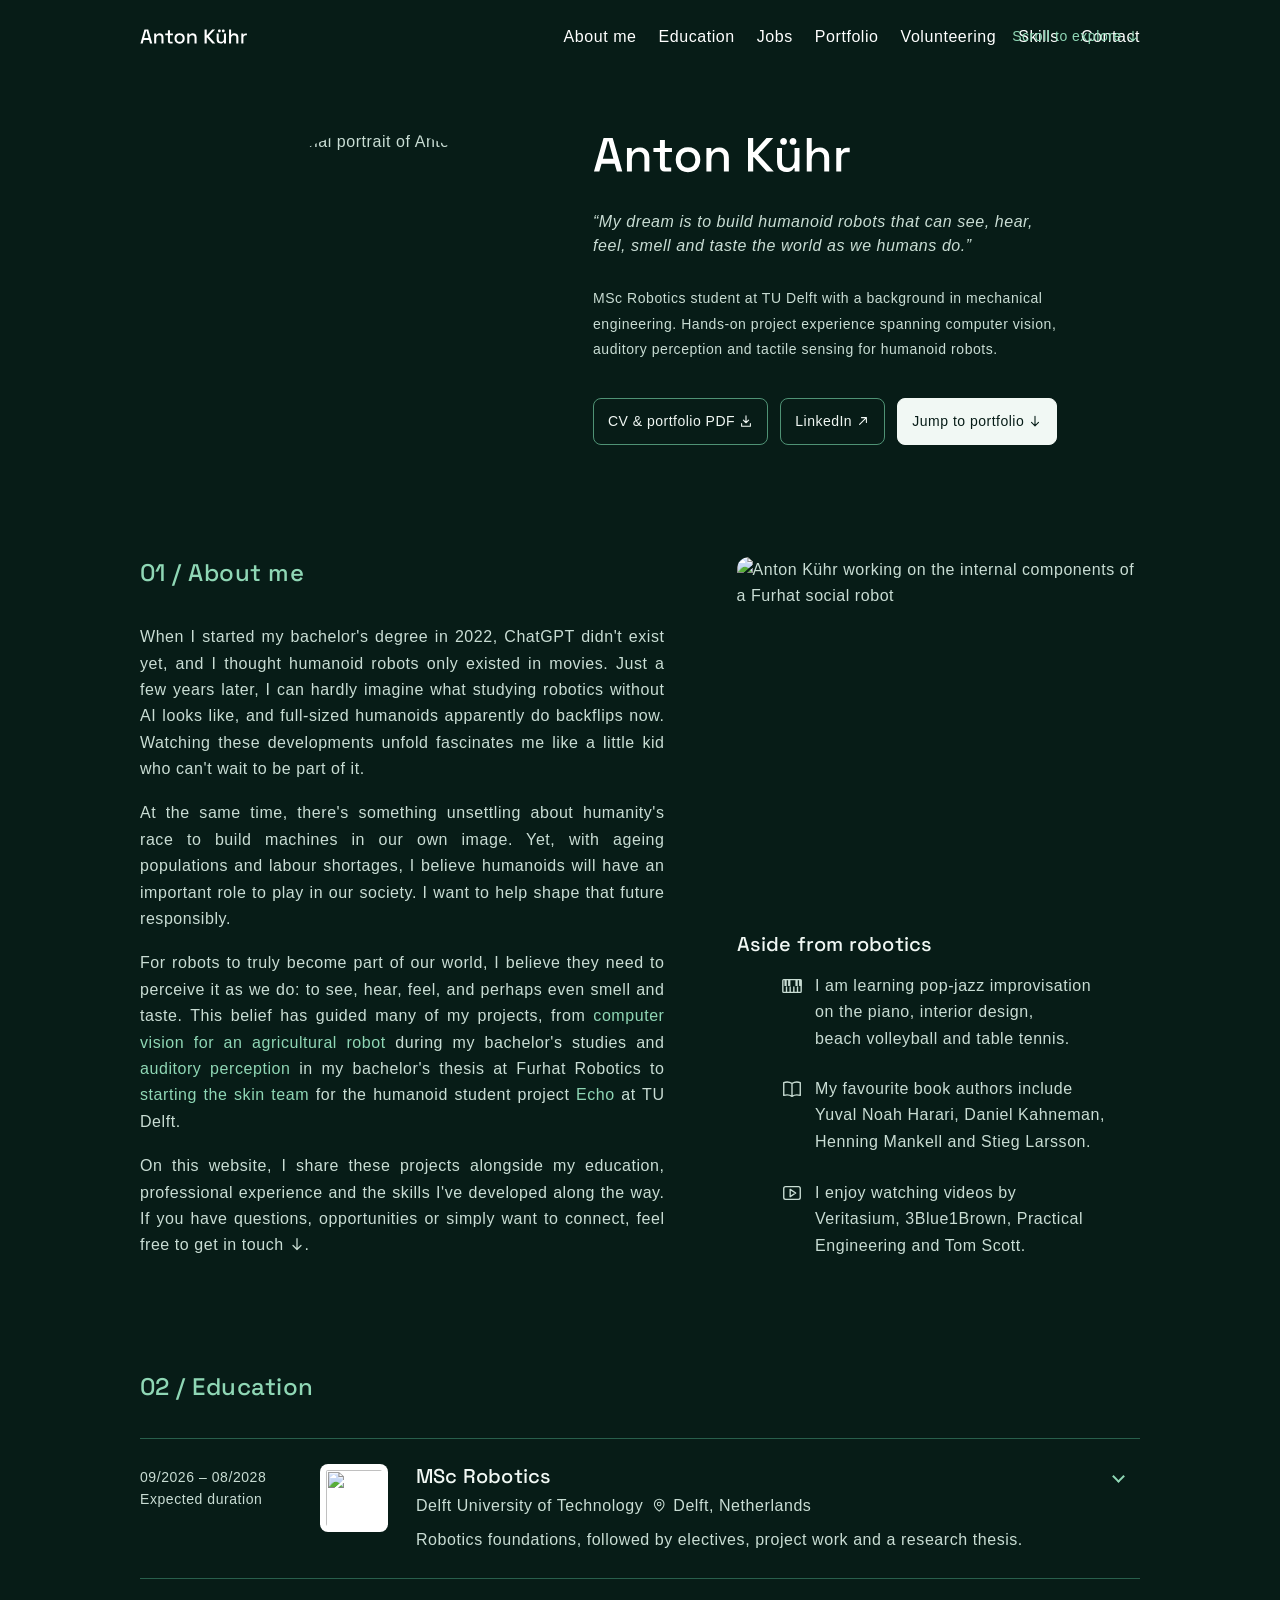
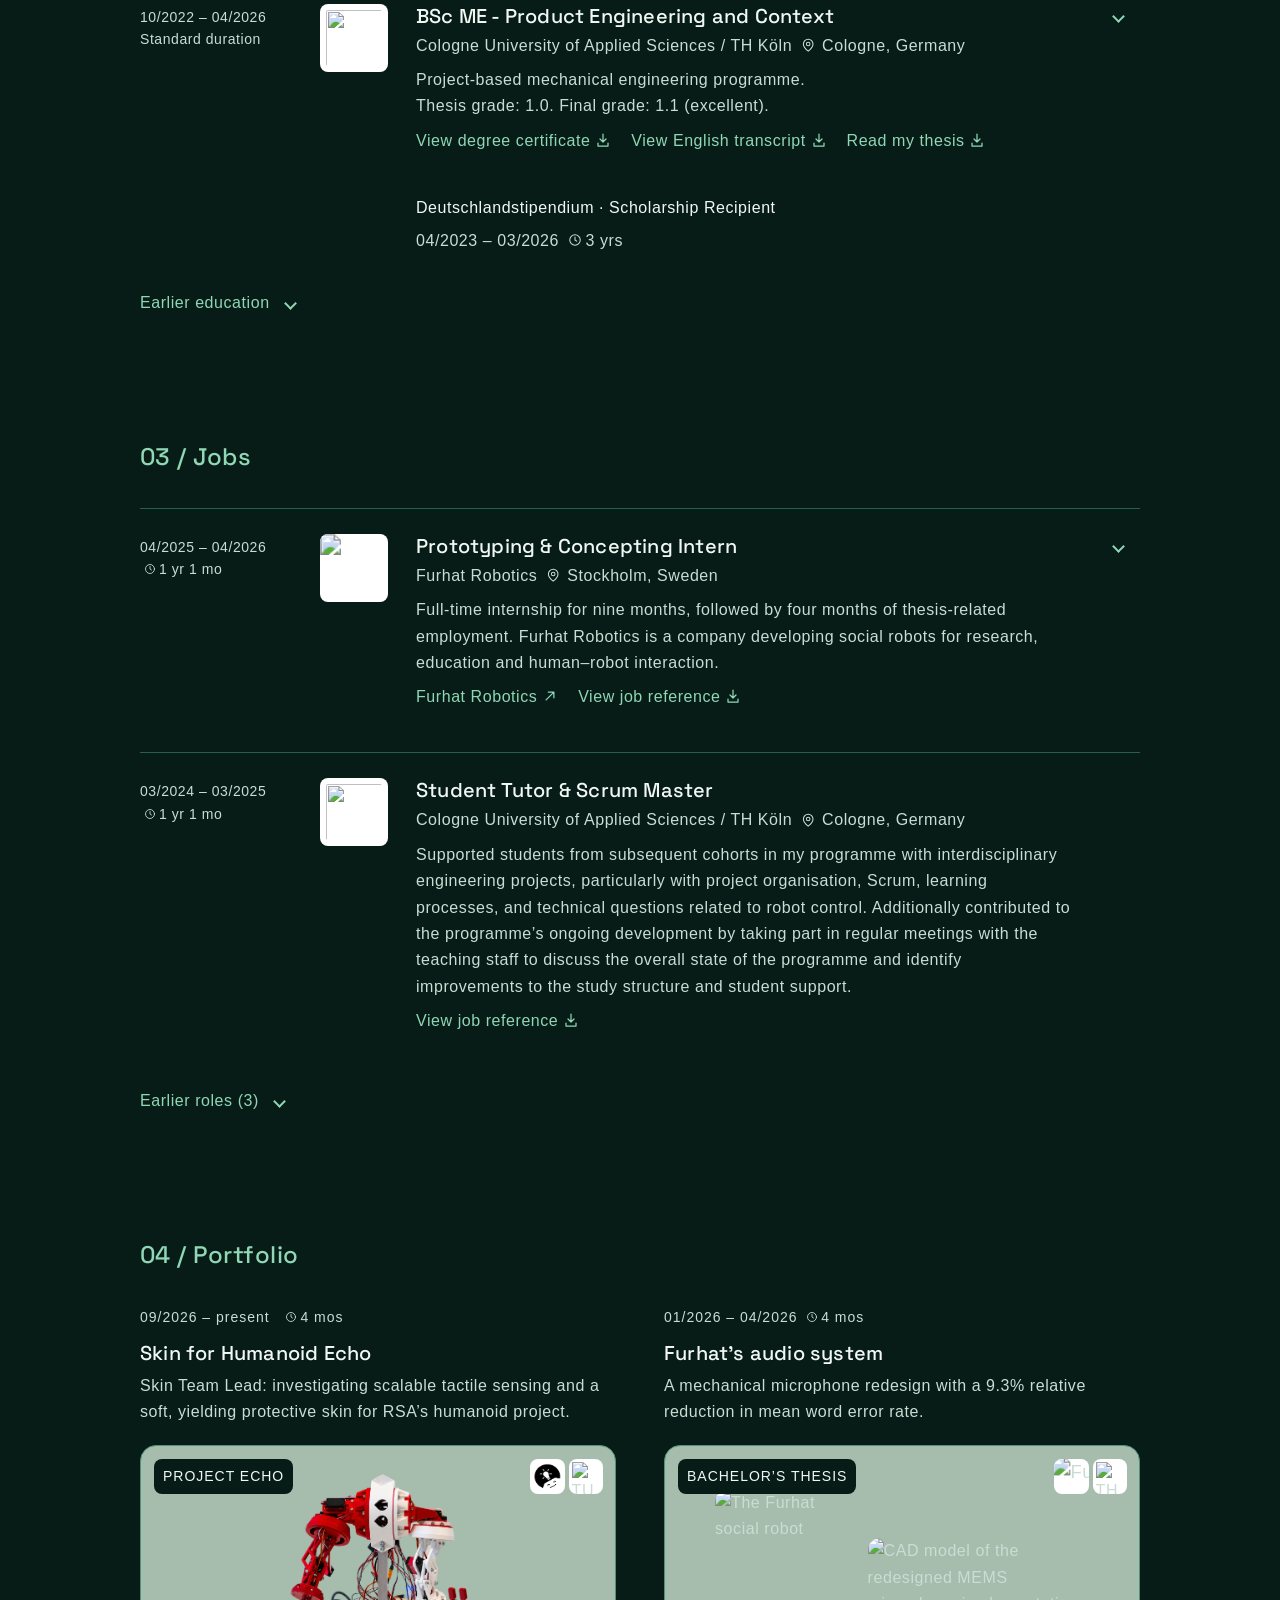
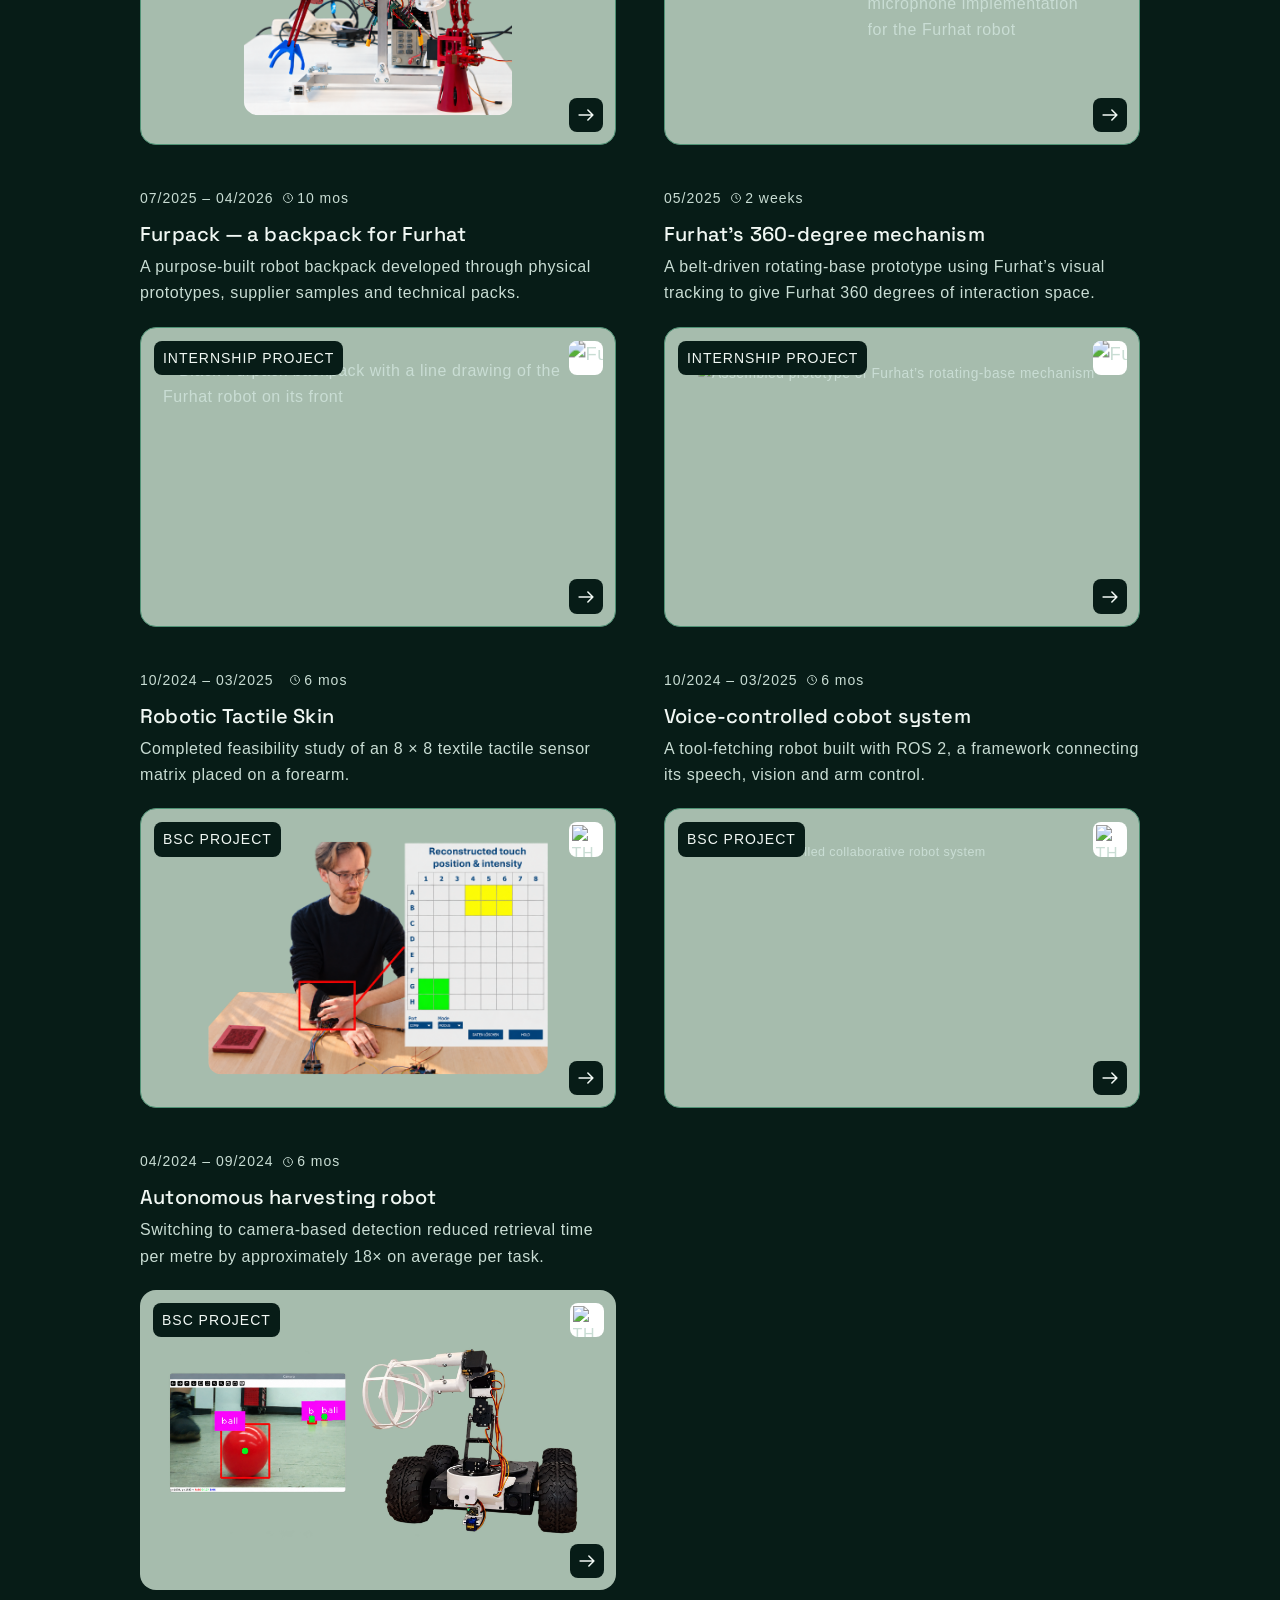
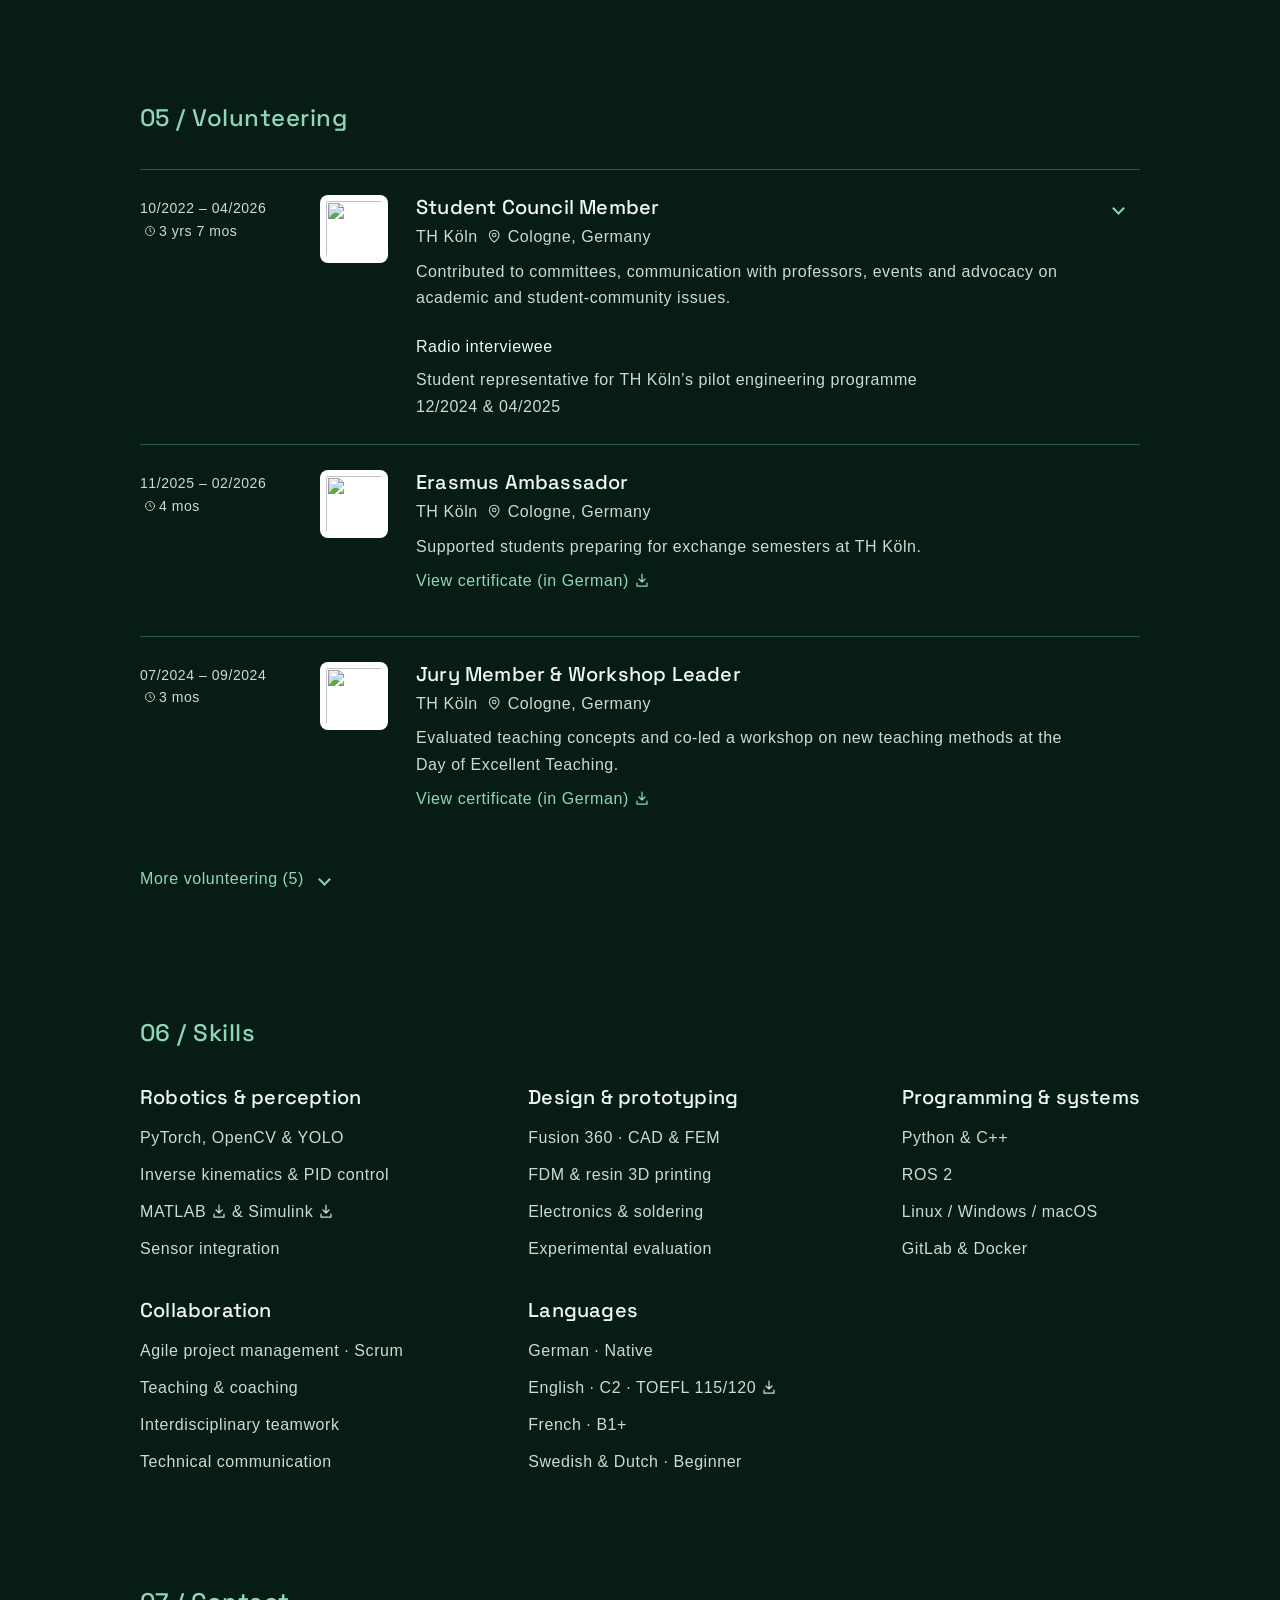
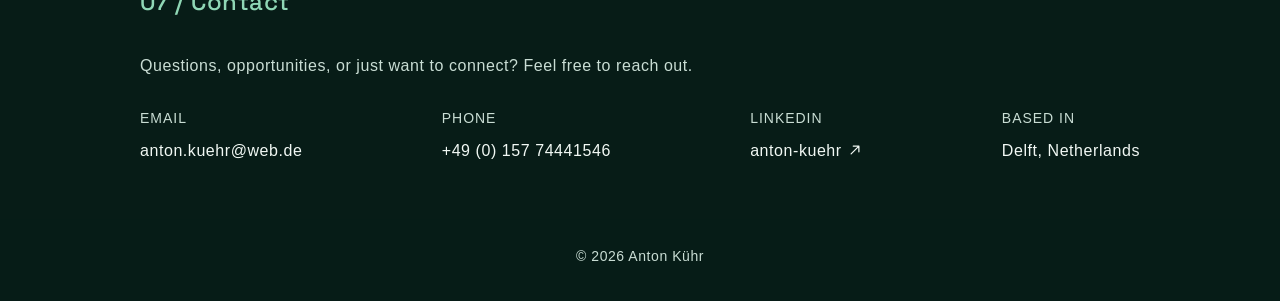
==== commit f82480e7: "Website contingency and minor improvements" ====
--- a/index.html
+++ b/index.html
@@ -50,7 +50,7 @@
       href="https://fonts.googleapis.com/css2?family=Space+Grotesk:wght@500&display=swap"
       rel="stylesheet"
     />
-    <link rel="stylesheet" href="assets/css/styles.css?v=197" />
+    <link rel="stylesheet" href="assets/css/styles.css?v=199" />
     <link rel="stylesheet" href="assets/css/wordmark-motion.css?v=2" />
     <script src="assets/js/site.js?v=39" defer></script>
     <script src="assets/js/wordmark-shapes.js?v=1" defer></script>
@@ -486,7 +486,7 @@
                       d="M12 6c-3-2-6-2-9-1v14c3-1 6-1 9 1 3-2 6-2 9-1V5c-3-1-6-1-9 1Zm0 0v14"
                     /></svg
                   ><span class="aside-copy"
-                    ><span>My favourite authors include</span>
+                    ><span>My favourite book authors include</span>
                     <span>Yuval Noah Harari, Daniel Kahneman,</span>
                     <span>Henning Mankell and Stieg Larsson.</span></span
                   >
@@ -551,7 +551,8 @@
                     >
                   </p>
                   <p class="cv-context">
-                    Machine learning, robot dynamics, control and perception.
+                    Robotics foundations, followed by electives, project work
+                    and a research thesis.
                   </p>
                 </div>
                 <span class="cv-toggle"
@@ -562,15 +563,23 @@
               <div class="cv-detail">
                 <h4>Programme description</h4>
                 <p>
-                  TU Delft’s two-year, 120-ECTS MSc Robotics combines mechanical
-                  engineering, artificial intelligence and the design of robotic
-                  systems.
+                  TU Delft’s two-year, 120-ECTS MSc Robotics connects mechanical
+                  engineering and artificial intelligence through the modelling,
+                  design and control of robotic systems. The first year builds a
+                  shared foundation in robot dynamics, machine learning,
+                  perception and planning, alongside software practicals,
+                  human–robot interaction and a multidisciplinary project.
+                  Societal questions and reflective teamwork complement the
+                  technical subjects.
                 </p>
-                <h4>Chosen focus</h4>
                 <p>
-                  My current focus is on machine learning, robot dynamics and
-                  control, and perception: connecting how a robot interprets its
-                  surroundings with how it moves and acts.
+                  My specialisation will take shape through elective choices in
+                  the third and fourth quarters (Q3 and Q4) of the first year.
+                  The second year offers an internship or assignment, an
+                  interdisciplinary project, or further in-depth electives,
+                  followed by literature research and an MSc thesis. This
+                  structure moves from a common robotics foundation towards
+                  applying it to an individual research or design problem.
                 </p>
                 <div class="document-links">
                   <a
@@ -723,21 +732,23 @@
               <div class="cv-detail">
                 <h4>Programme description</h4>
                 <p>
-                  TH Köln’s seven-semester, 210-ECTS Mechanical Engineering –
-                  Product Engineering and Context programme combines engineering
-                  fundamentals with interdisciplinary product-development
-                  projects.
+                  When I began in 2022, TH Köln’s Mechanical Engineering –
+                  Product Engineering and Context (MPEC) was a pilot programme
+                  exploring a project-based approach to engineering education.
+                  The seven-semester, 210-ECTS degree connects mechanical
+                  engineering and computing with product development,
+                  considering user needs and the social, economic and
+                  environmental context of design decisions.
                 </p>
-                <h4>Chosen focus</h4>
                 <p>
-                  I focused on robotics through Human–Machine Interaction
-                  (Mensch–Maschine-Interaktion) and Service and Industry
-                  Robotics, alongside the harvesting-robot comparison in Product
-                  Engineering I and the tactile-skin project in Product
-                  Engineering II. These projects brought together mechanical
-                  design, sensing and control, leading to my bachelor’s thesis
-                  on microphone integration and speech recognition at Furhat
-                  Robotics.
+                  The first three semesters centre on integrated Engineering
+                  Office projects, combining mathematics, mechanics, materials
+                  and programming with building mechatronic systems. Coaches
+                  support the technical learning as teams take increasing
+                  responsibility for design and project organisation. Project
+                  topics and electives in the fourth and fifth semesters allow
+                  an individual focus, followed by an industry, study-abroad or
+                  start-up semester and the bachelor’s thesis.
                 </p>
                 <div class="document-links">
                   <a
@@ -756,8 +767,29 @@
                         <path
                           d="M2.5 8h11m-4-4 4 4-4 4"
                           transform="rotate(-45 8 8)"
-                        /></svg></span></a
-                  ><a
+                        /></svg></span
+                  ></a>
+                </div>
+                <h4>Robotics focus</h4>
+                <p>
+                  In the fourth and fifth semesters, I used the choice of
+                  projects and electives to focus on robotics. My electives
+                  included Human–Machine Interaction and Service and Industry
+                  Robotics, connecting how people interact with robots with the
+                  development of practical robotic systems.
+                </p>
+                <p>
+                  For Product Engineering I in the fourth semester, I worked on
+                  the sensing comparison for the harvesting robot. In Product
+                  Engineering II in the fifth semester, I worked on a flexible
+                  tactile sensor. These projects brought together mechanical
+                  design, sensing and control, and led to my bachelor’s thesis
+                  on microphone integration and speech recognition at Furhat
+                  Robotics.
+                </p>
+
+                <div class="document-links">
+                  <a
                     class="text-link"
                     href="https://www.th-koeln.de/studium/maschinenbau--product-engineering-and-context-bachelor--inhalte_94213.php"
                     target="_blank"
--- a/assets/css/styles.css
+++ b/assets/css/styles.css
@@ -800,6 +800,10 @@
   margin: 0 0 8px;
   font: 500 var(--text-body)/1.5 var(--sans);
   color: var(--fg);
+}
+
+.cv-detail > :is(p, .document-links) + h4 {
+  margin-top: 24px;
 }
 
 details[open] > .cv-heading .cv-related-preview {
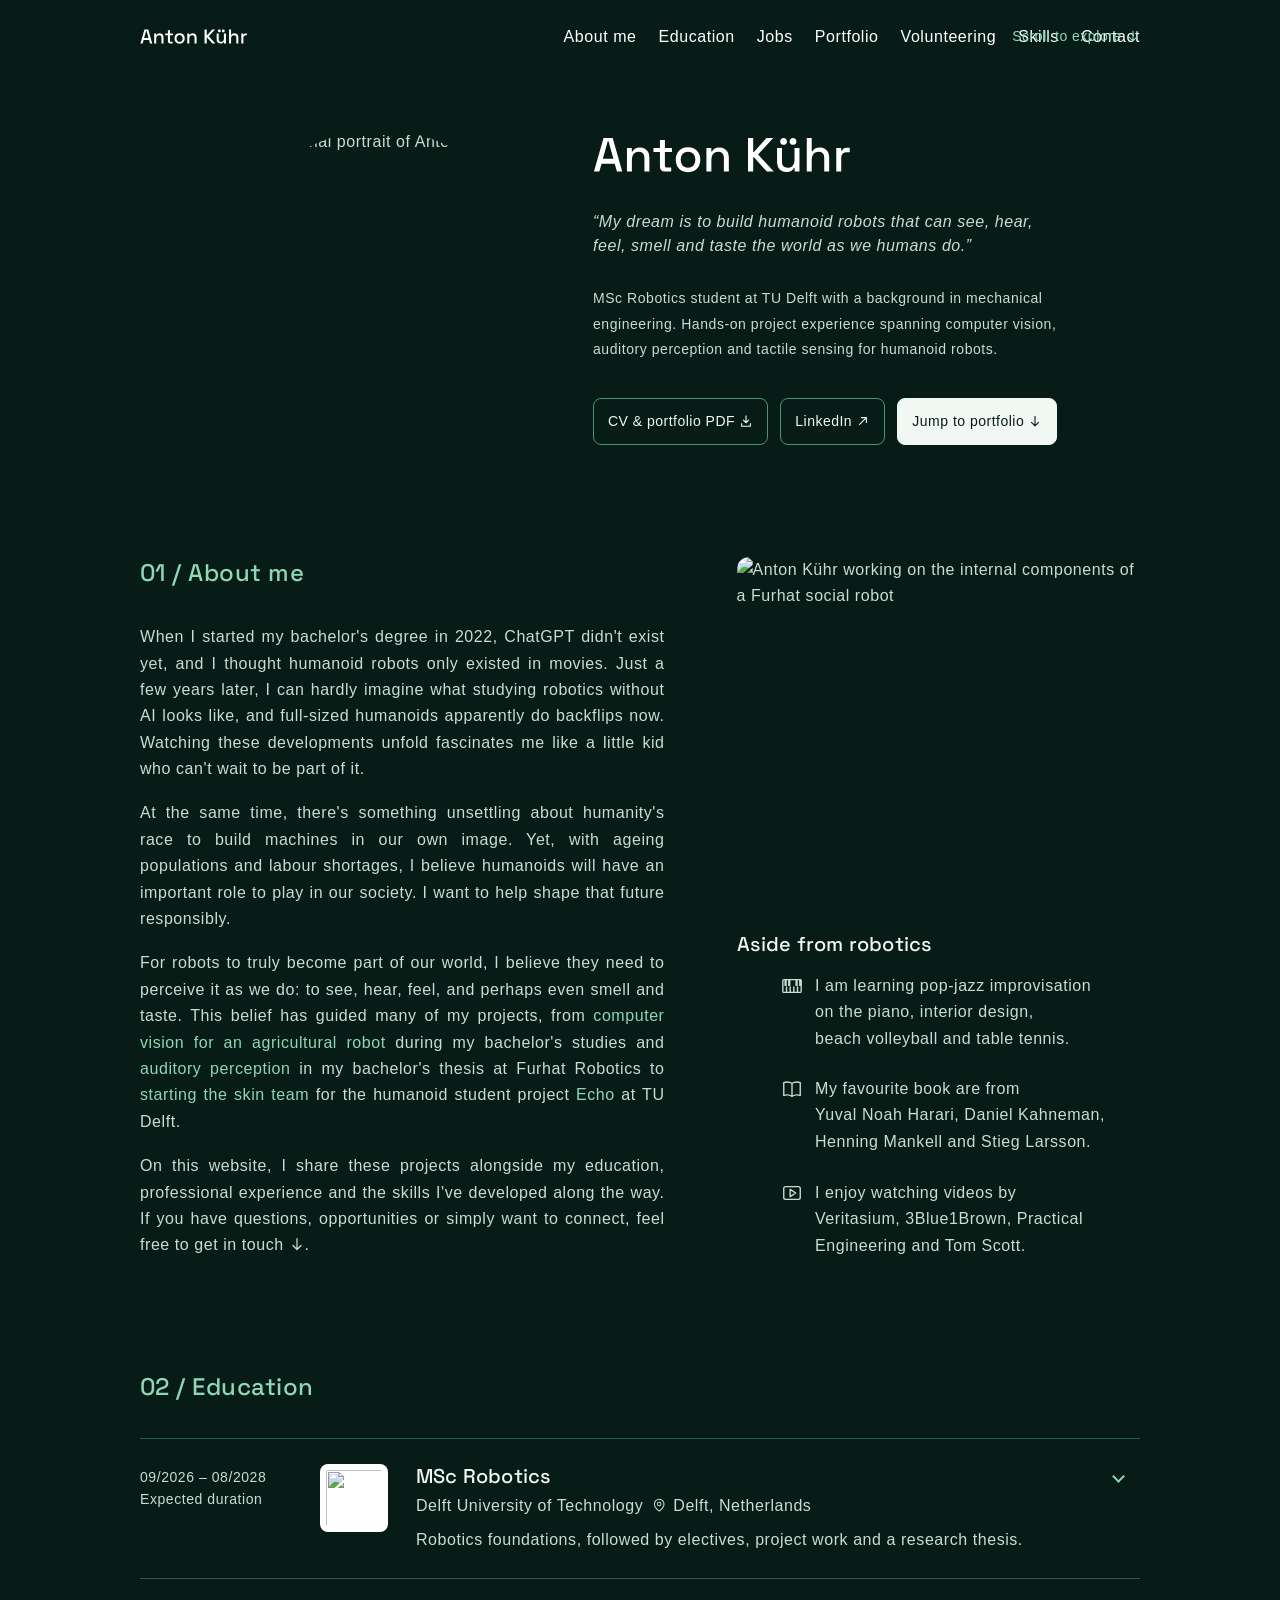
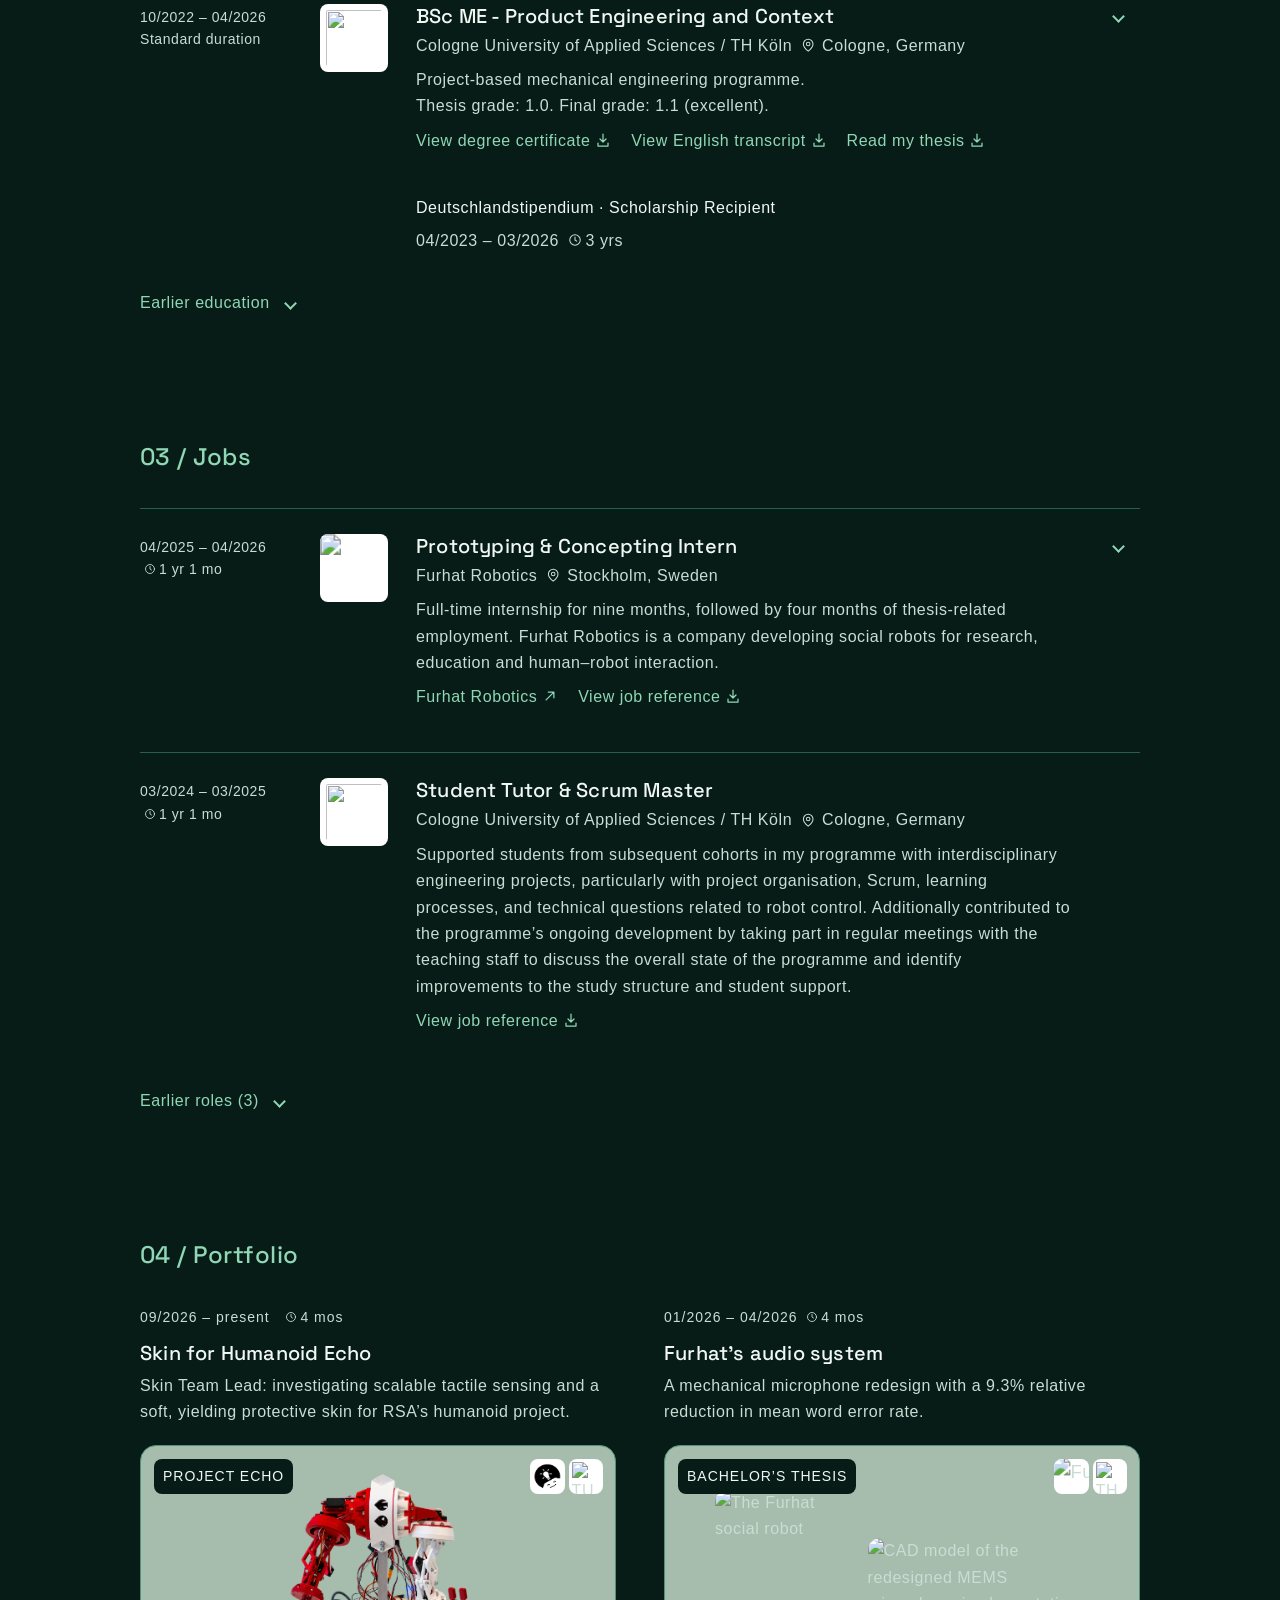
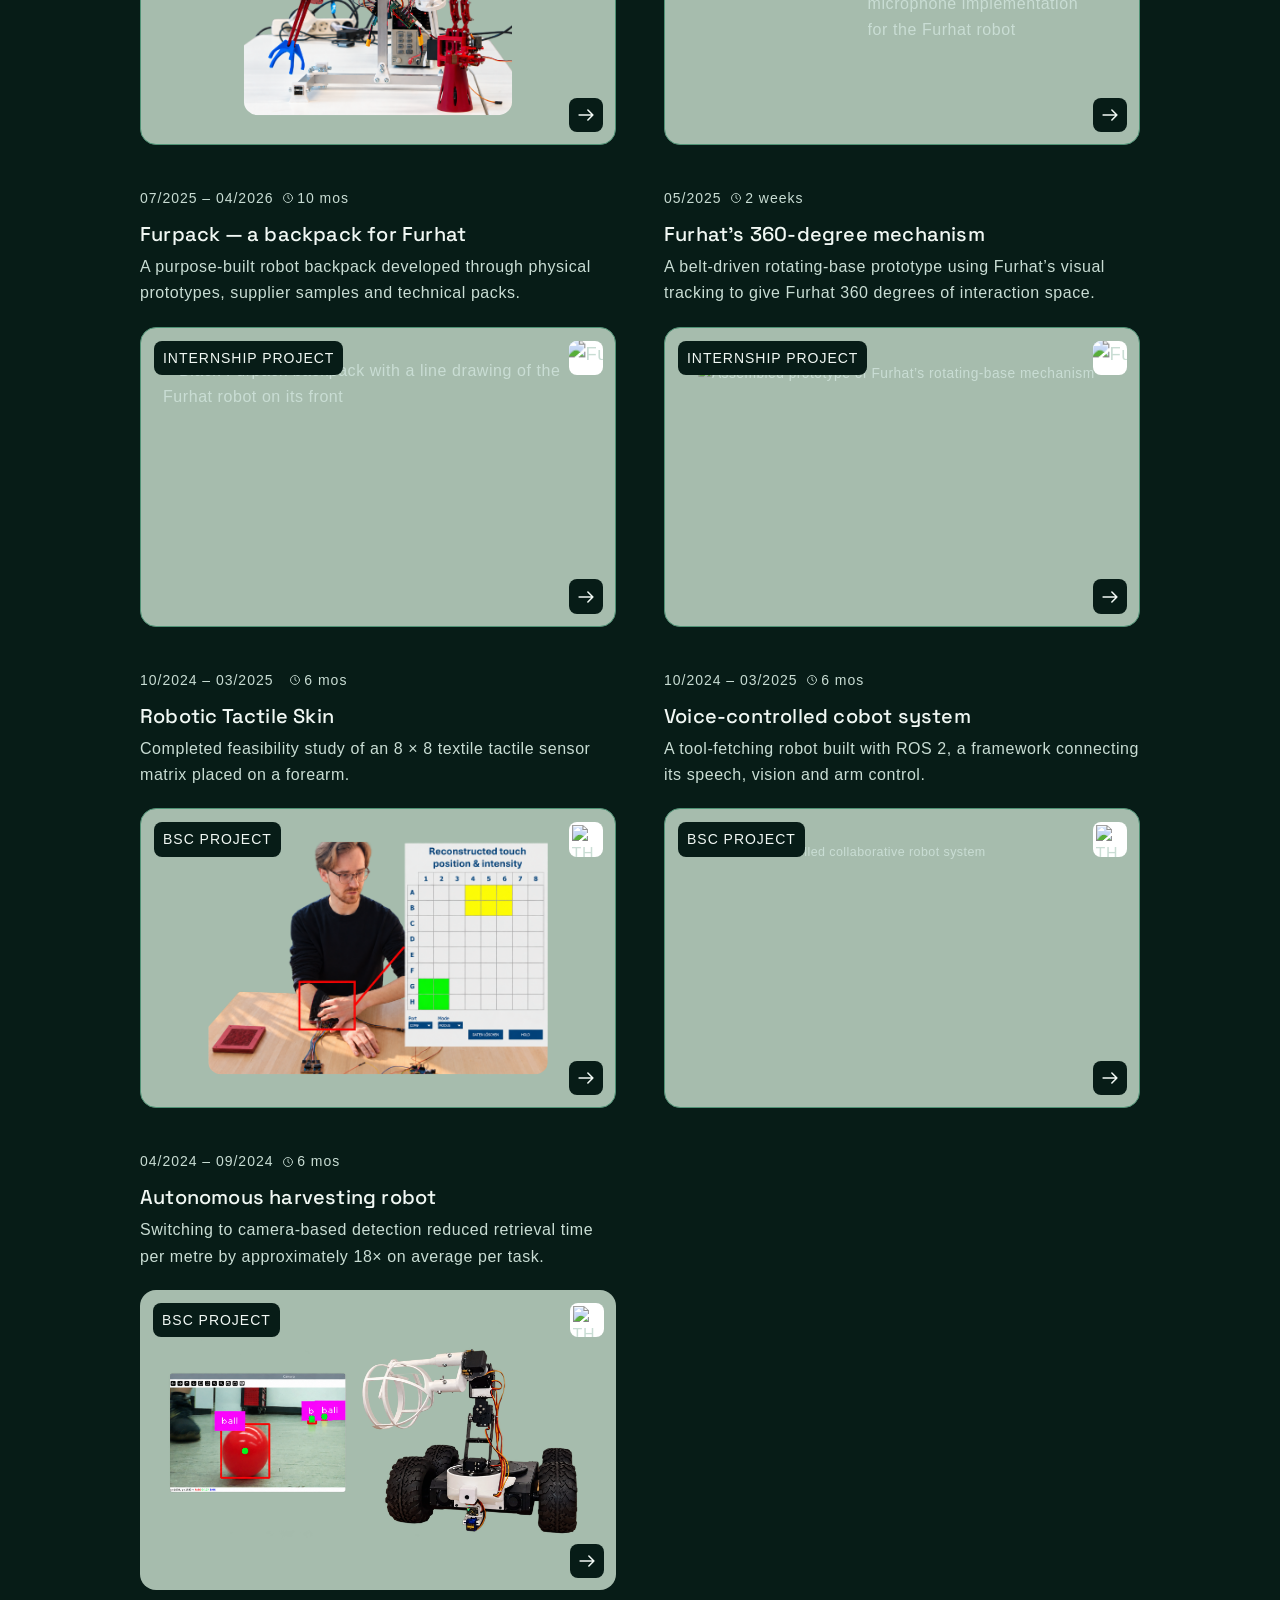
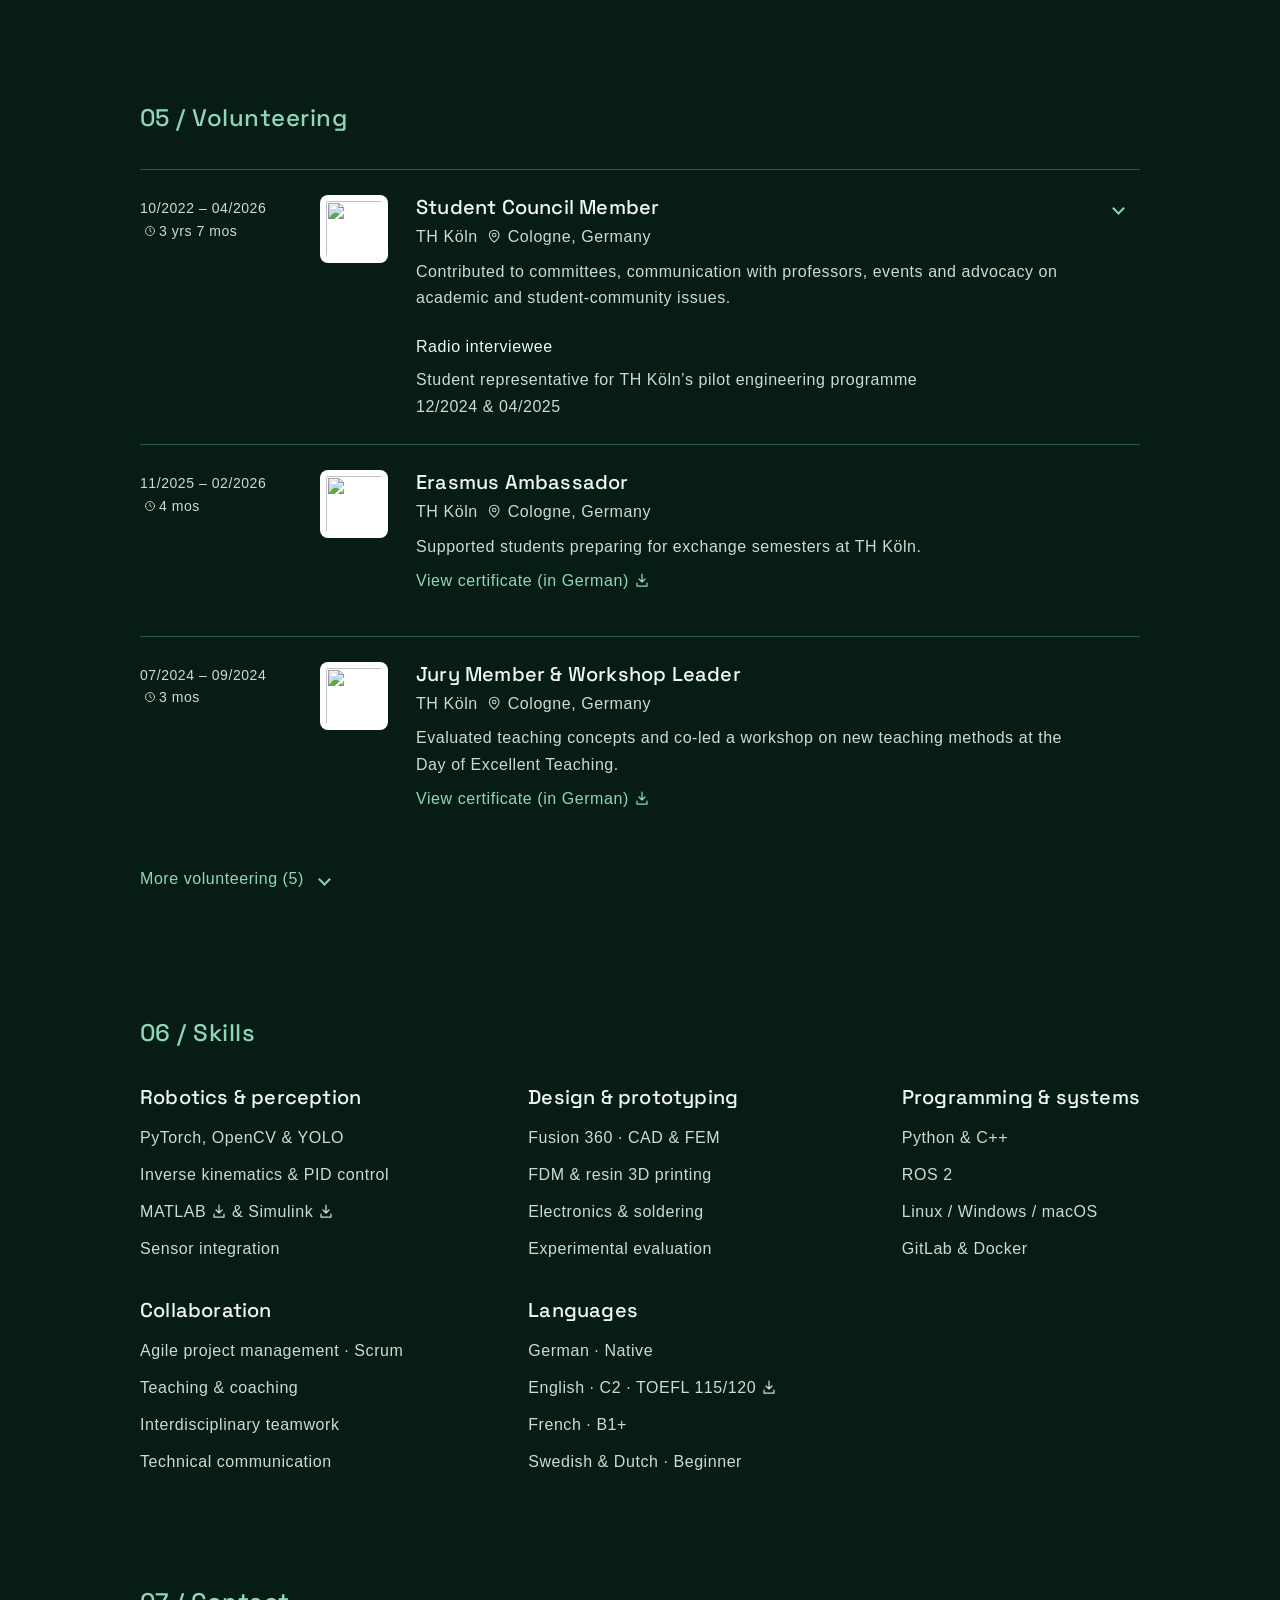
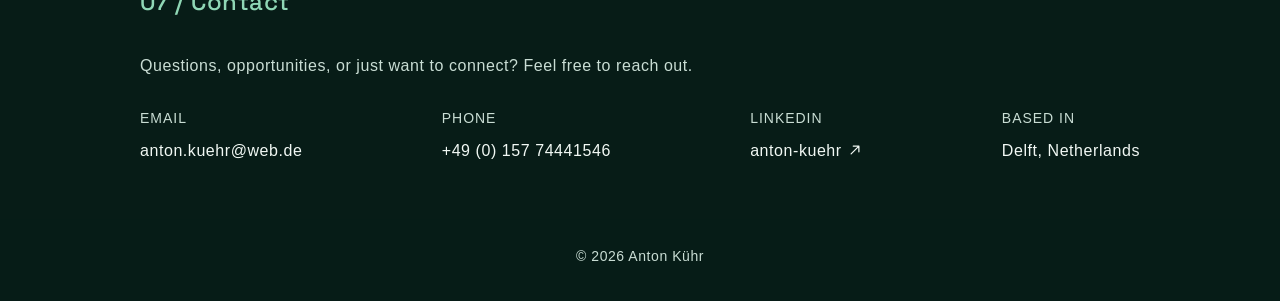
==== commit 651a7e01: "Harvest project clarifiation" ====
--- a/index.html
+++ b/index.html
@@ -50,7 +50,7 @@
       href="https://fonts.googleapis.com/css2?family=Space+Grotesk:wght@500&display=swap"
       rel="stylesheet"
     />
-    <link rel="stylesheet" href="assets/css/styles.css?v=199" />
+    <link rel="stylesheet" href="assets/css/styles.css?v=200" />
     <link rel="stylesheet" href="assets/css/wordmark-motion.css?v=2" />
     <script src="assets/js/site.js?v=39" defer></script>
     <script src="assets/js/wordmark-shapes.js?v=1" defer></script>
@@ -486,7 +486,7 @@
                       d="M12 6c-3-2-6-2-9-1v14c3-1 6-1 9 1 3-2 6-2 9-1V5c-3-1-6-1-9 1Zm0 0v14"
                     /></svg
                   ><span class="aside-copy"
-                    ><span>My favourite book authors include</span>
+                    ><span>My favourite book are from</span>
                     <span>Yuval Noah Harari, Daniel Kahneman,</span>
                     <span>Henning Mankell and Stieg Larsson.</span></span
                   >
--- a/assets/css/styles.css
+++ b/assets/css/styles.css
@@ -1352,6 +1352,7 @@
 .case-section--figure > .case-media-grid,
 .case-section--figure > .case-workflow,
 .case-section--results > .case-figure,
+.case-section--results > .case-video,
 .case-section--video > .case-video {
   margin-top: 24px;
 }
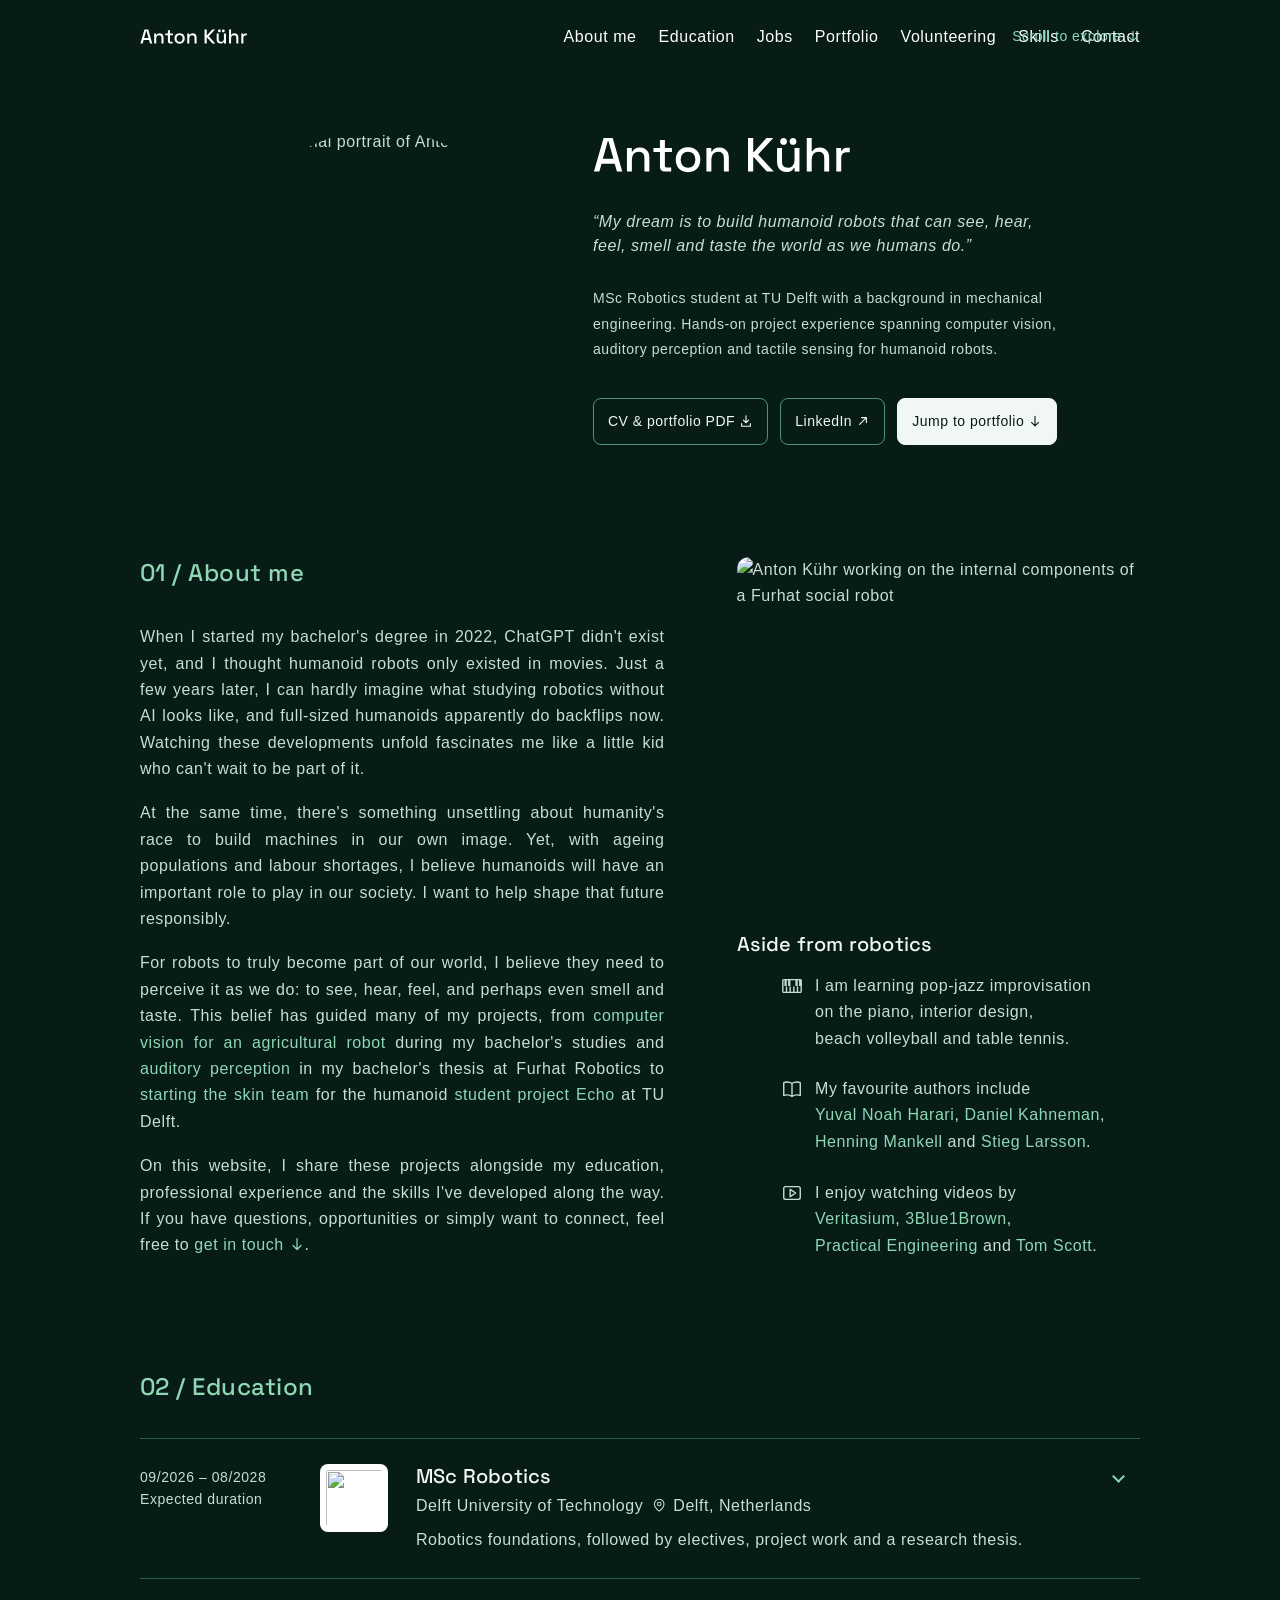
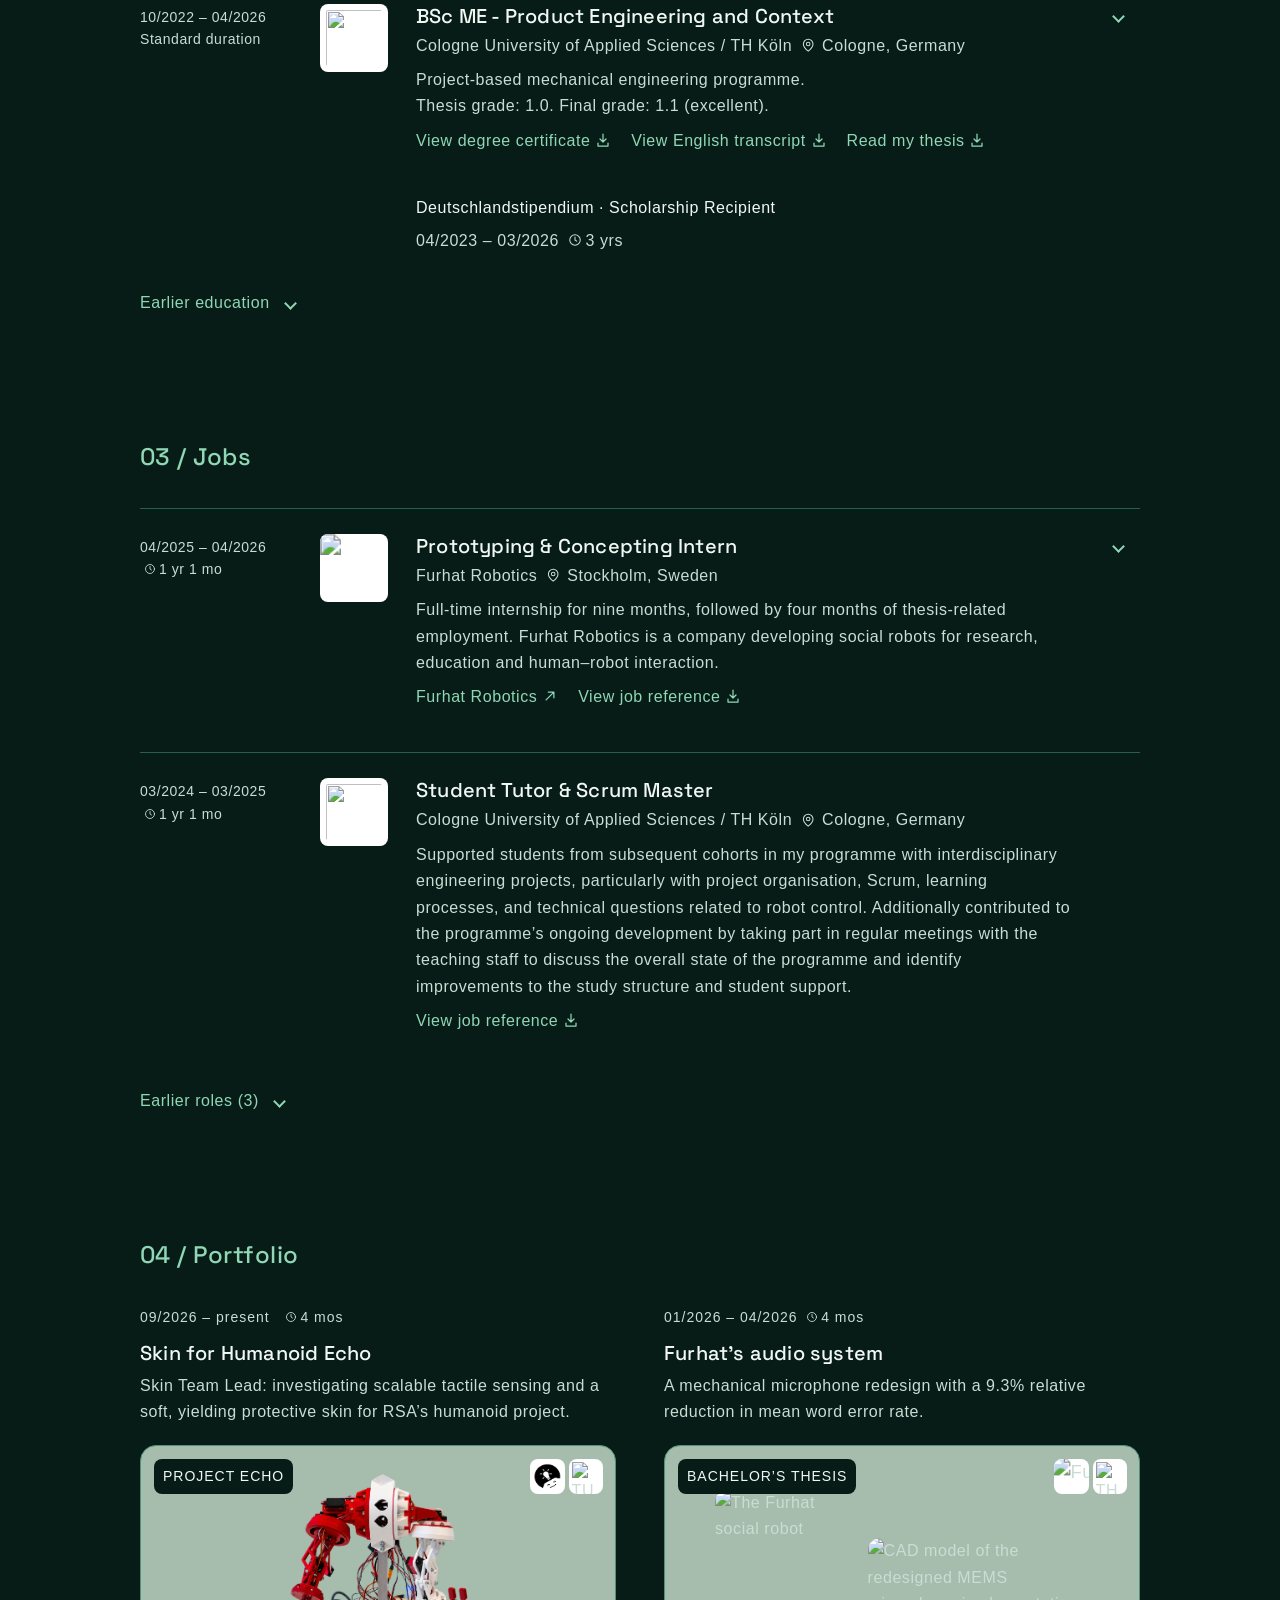
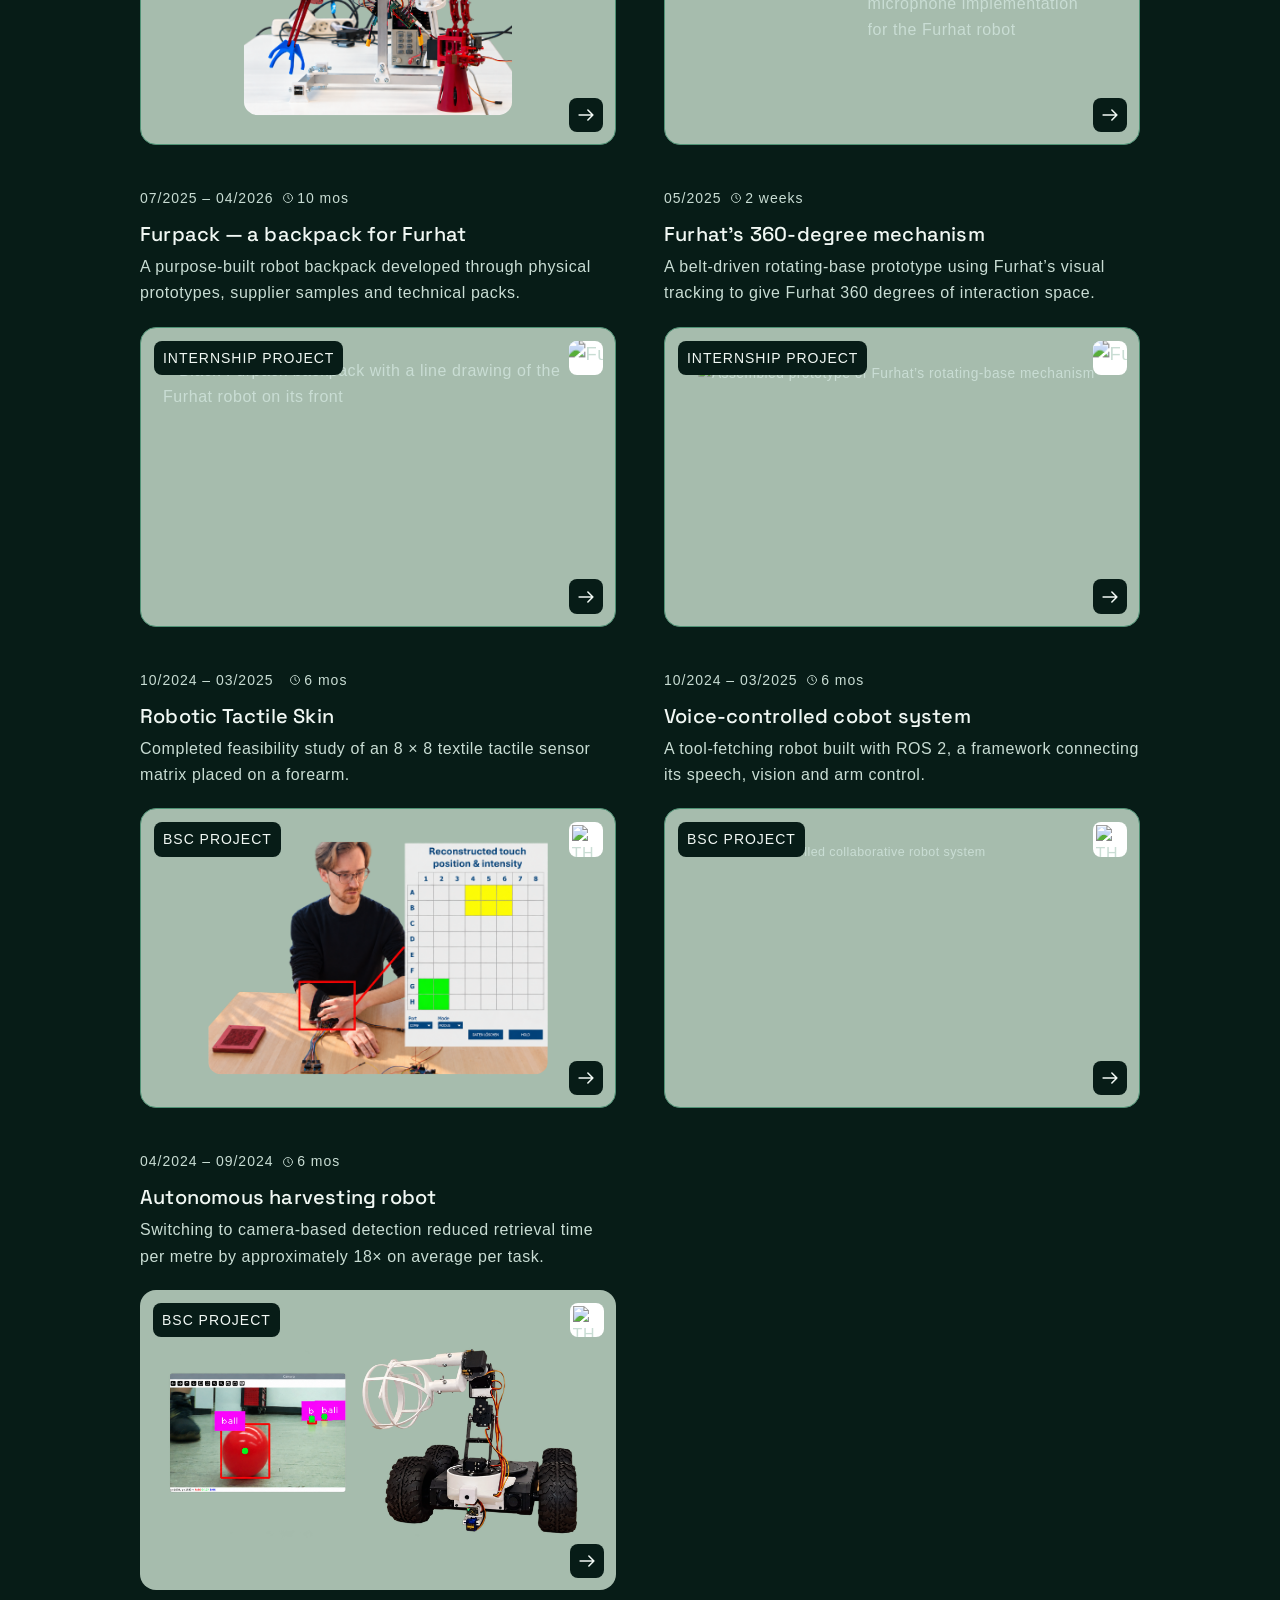
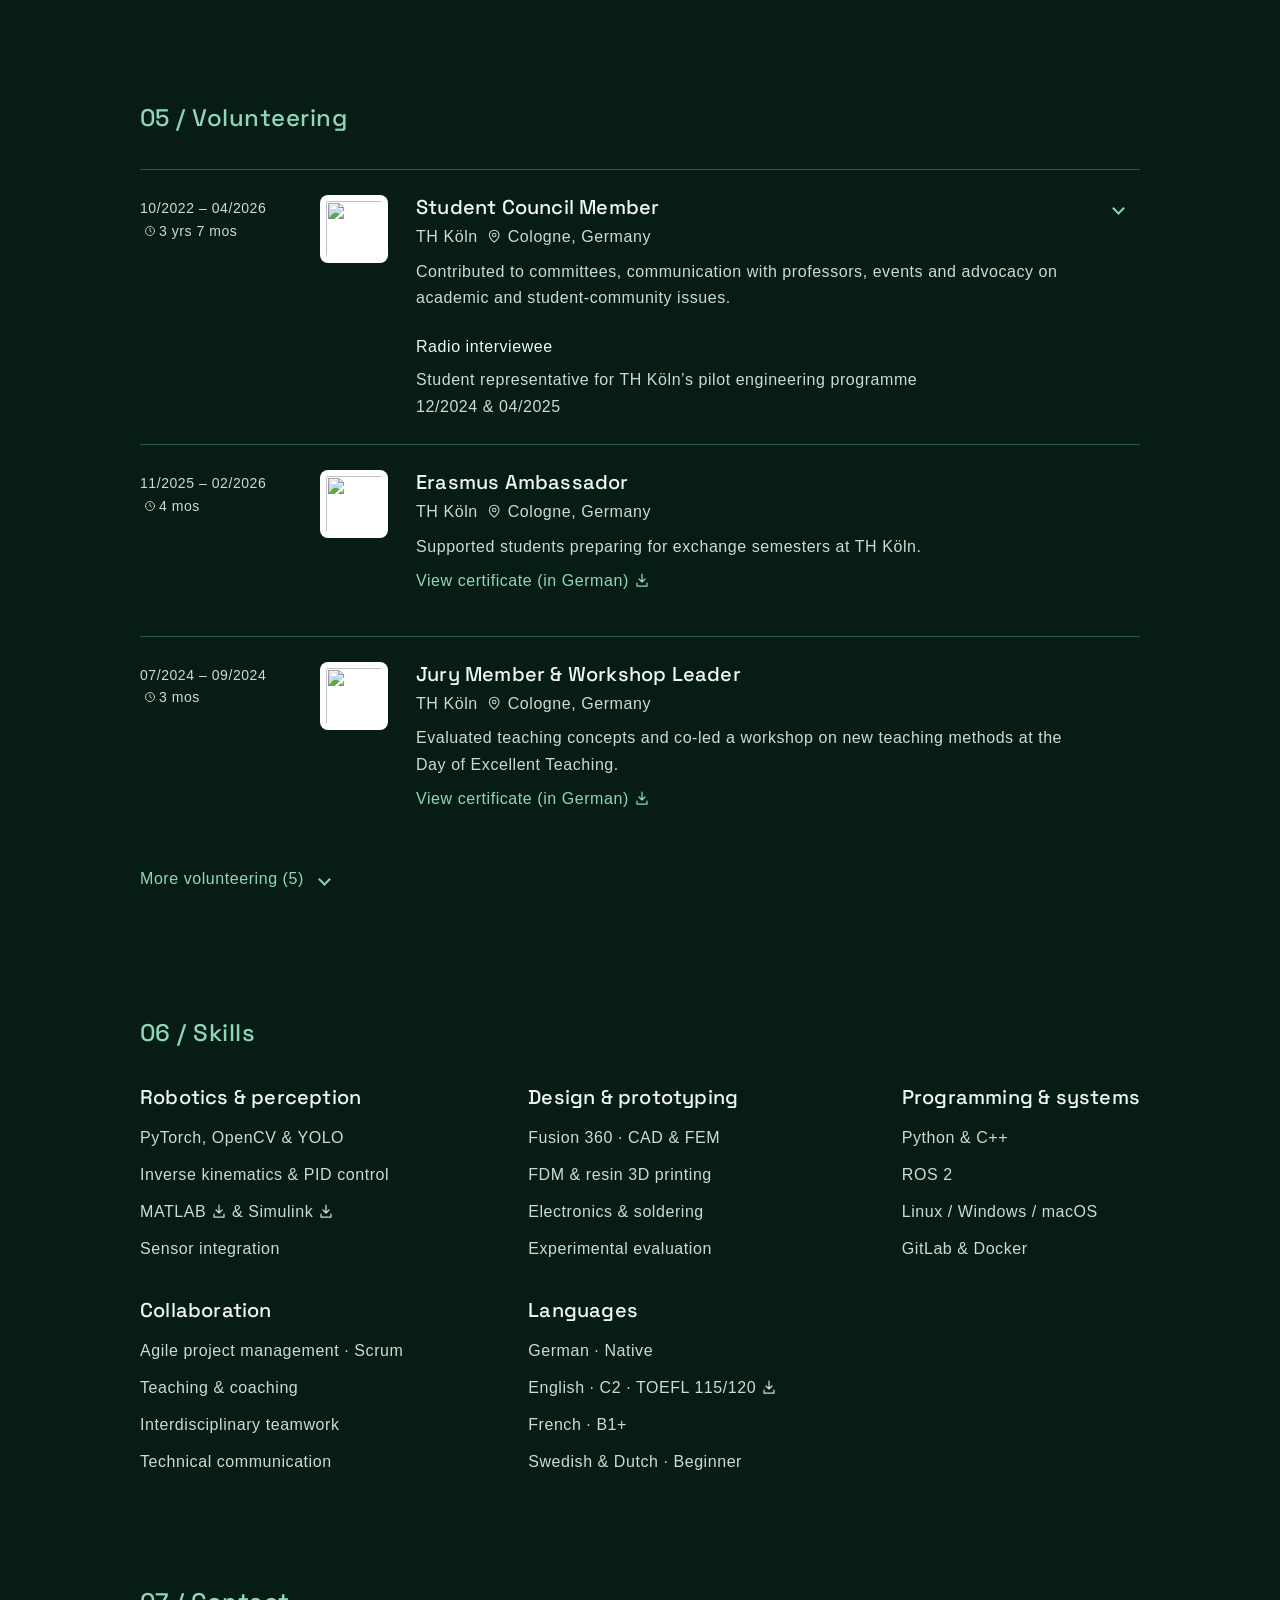
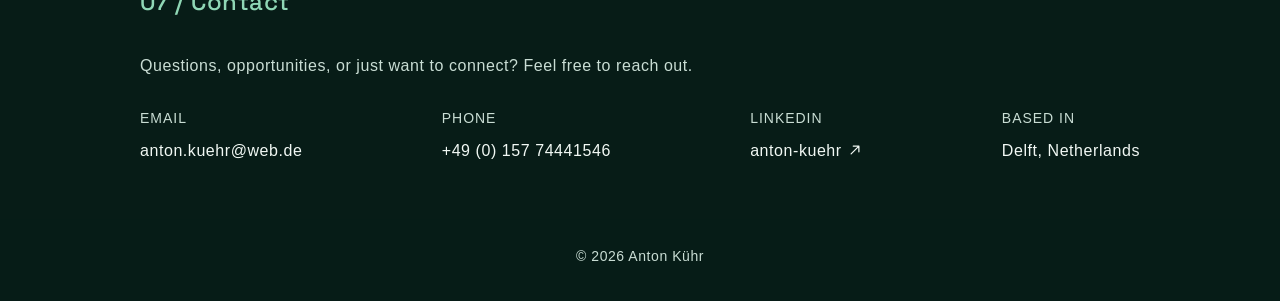
==== commit 91c93155: "Link formatting and completeness check" ====
--- a/index.html
+++ b/index.html
@@ -50,7 +50,7 @@
       href="https://fonts.googleapis.com/css2?family=Space+Grotesk:wght@500&display=swap"
       rel="stylesheet"
     />
-    <link rel="stylesheet" href="assets/css/styles.css?v=200" />
+    <link rel="stylesheet" href="assets/css/styles.css?v=201" />
     <link rel="stylesheet" href="assets/css/wordmark-motion.css?v=2" />
     <script src="assets/js/site.js?v=39" defer></script>
     <script src="assets/js/wordmark-shapes.js?v=1" defer></script>
@@ -418,8 +418,14 @@
                 <a class="project-inline" href="project-echo.html"
                   >starting the skin team</a
                 >
-                for the humanoid student project
-                <a class="project-inline" href="project-echo.html">Echo</a>
+                for the humanoid
+                <a
+                  class="project-inline"
+                  href="https://www.instagram.com/project_echo_delft/"
+                  target="_blank"
+                  rel="noopener"
+                  >student project Echo</a
+                >
                 at TU Delft.
               </p>
               <p>
@@ -427,7 +433,7 @@
                 professional experience and the skills I've developed along the
                 way. If you have questions, opportunities or simply want to
                 connect, feel free to
-                <a href="#contact"
+                <a class="project-inline" href="#contact"
                   >get in
                   <span class="link-tail"
                     >touch<svg
@@ -486,9 +492,44 @@
                       d="M12 6c-3-2-6-2-9-1v14c3-1 6-1 9 1 3-2 6-2 9-1V5c-3-1-6-1-9 1Zm0 0v14"
                     /></svg
                   ><span class="aside-copy"
-                    ><span>My favourite book are from</span>
-                    <span>Yuval Noah Harari, Daniel Kahneman,</span>
-                    <span>Henning Mankell and Stieg Larsson.</span></span
+                    ><span>My favourite authors include</span>
+                    <span
+                      ><a
+                        class="project-inline"
+                        href="https://en.wikipedia.org/wiki/Sapiens:_A_Brief_History_of_Humankind"
+                        target="_blank"
+                        rel="noopener"
+                        title="Sapiens: A Brief History of Humankind"
+                        >Yuval Noah Harari</a
+                      >,
+                      <a
+                        class="project-inline"
+                        href="https://en.wikipedia.org/wiki/Thinking,_Fast_and_Slow"
+                        target="_blank"
+                        rel="noopener"
+                        title="Thinking, Fast and Slow"
+                        >Daniel Kahneman</a
+                      >,</span
+                    >
+                    <span
+                      ><a
+                        class="project-inline"
+                        href="https://en.wikipedia.org/wiki/Faceless_Killers"
+                        target="_blank"
+                        rel="noopener"
+                        title="Faceless Killers"
+                        >Henning Mankell</a
+                      >
+                      and
+                      <a
+                        class="project-inline"
+                        href="https://en.wikipedia.org/wiki/Millennium_(novel_series)"
+                        target="_blank"
+                        rel="noopener"
+                        title="The original Millennium trilogy"
+                        >Stieg Larsson</a
+                      >.</span
+                    ></span
                   >
                 </p>
                 <p class="contact-value">
@@ -502,8 +543,39 @@
                     <path d="m10 8 6 4-6 4Z" /></svg
                   ><span class="aside-copy"
                     ><span>I enjoy watching videos by</span>
-                    <span>Veritasium, 3Blue1Brown, Practical</span>
-                    <span>Engineering and Tom Scott.</span></span
+                    <span
+                      ><a
+                        class="project-inline"
+                        href="https://www.youtube.com/@veritasium"
+                        target="_blank"
+                        rel="noopener"
+                        >Veritasium</a
+                      >,
+                      <a
+                        class="project-inline"
+                        href="https://www.youtube.com/@3blue1brown"
+                        target="_blank"
+                        rel="noopener"
+                        >3Blue1Brown</a
+                      >,</span
+                    >
+                    <span
+                      ><a
+                        class="project-inline"
+                        href="https://www.youtube.com/@PracticalEngineeringChannel"
+                        target="_blank"
+                        rel="noopener"
+                        >Practical Engineering</a
+                      >
+                      and
+                      <a
+                        class="project-inline"
+                        href="https://www.youtube.com/tomscottgo"
+                        target="_blank"
+                        rel="noopener"
+                        >Tom Scott</a
+                      >.</span
+                    ></span
                   >
                 </p>
               </div>
--- a/assets/css/styles.css
+++ b/assets/css/styles.css
@@ -557,6 +557,7 @@
 }
 
 .about-copy .project-inline,
+.aside-copy .project-inline,
 .case-copy .project-inline {
   color: var(--accent);
   --link-hover-color: var(--fg);
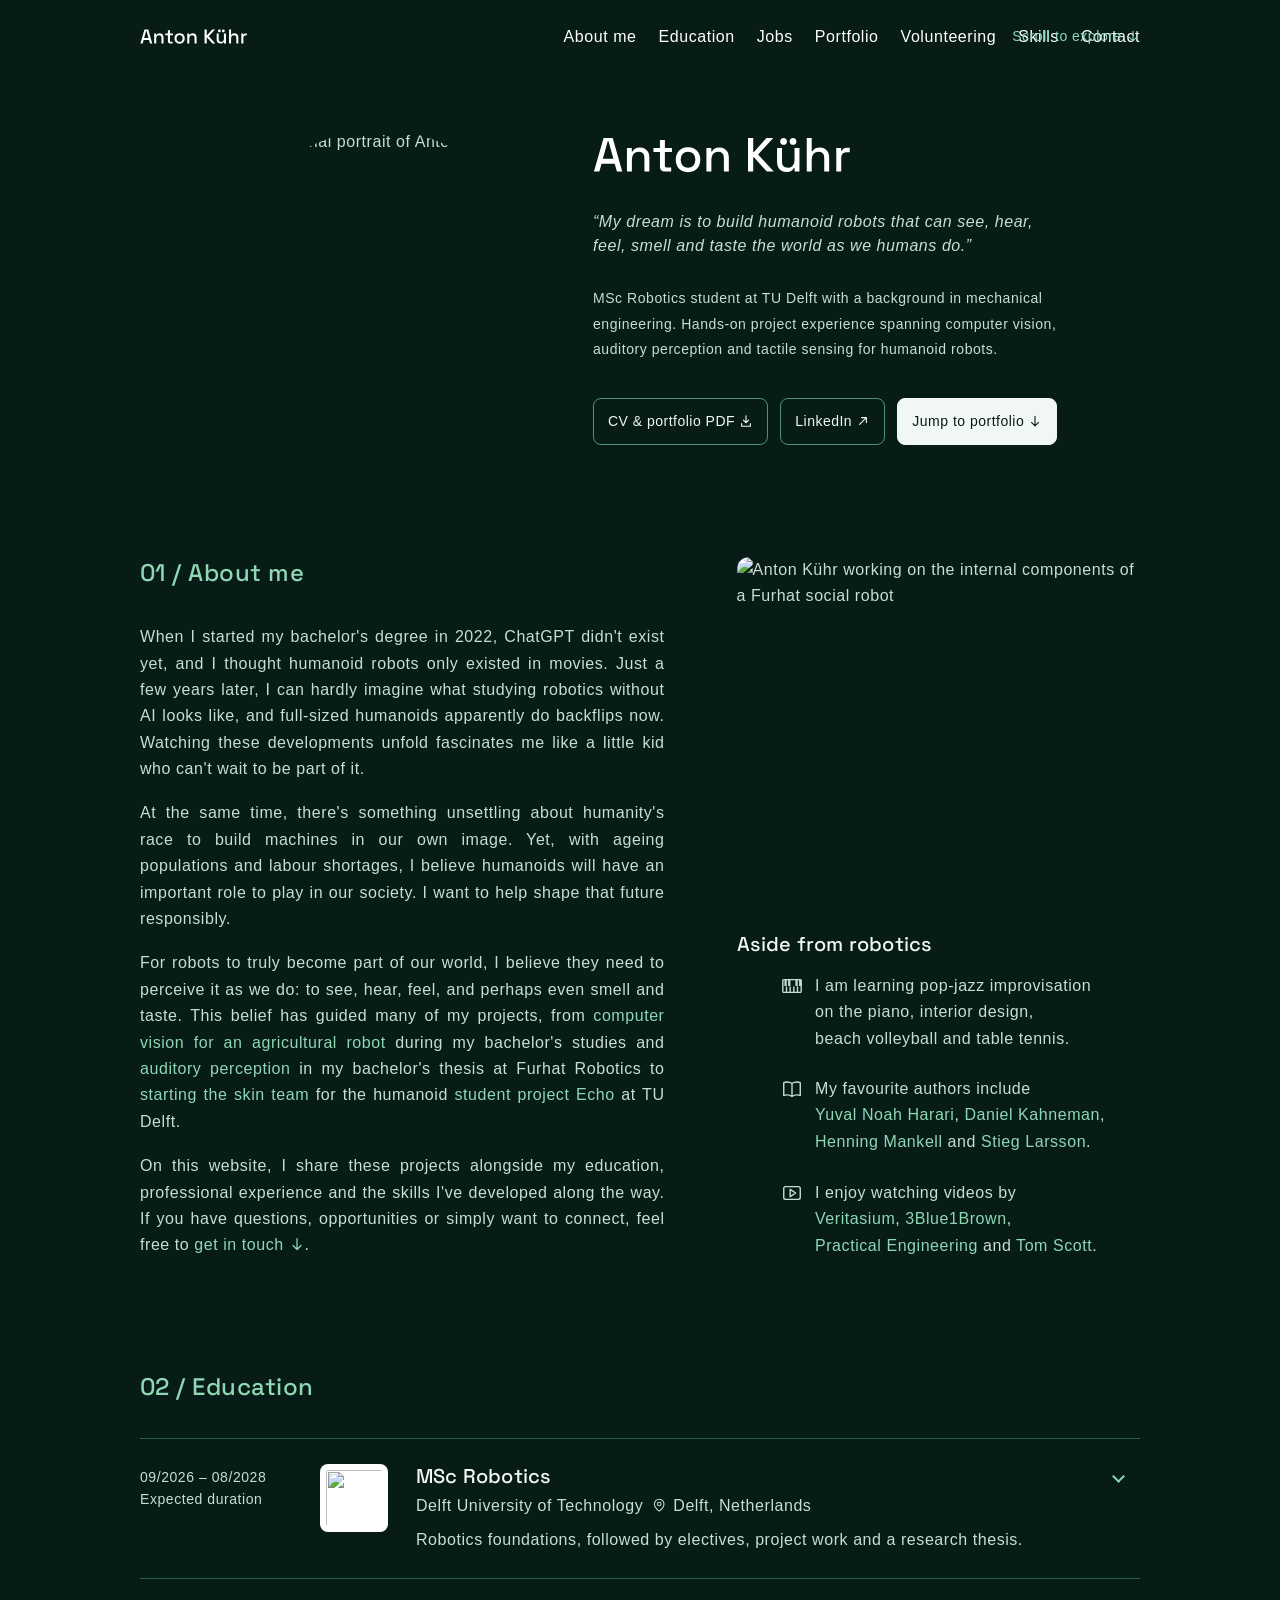
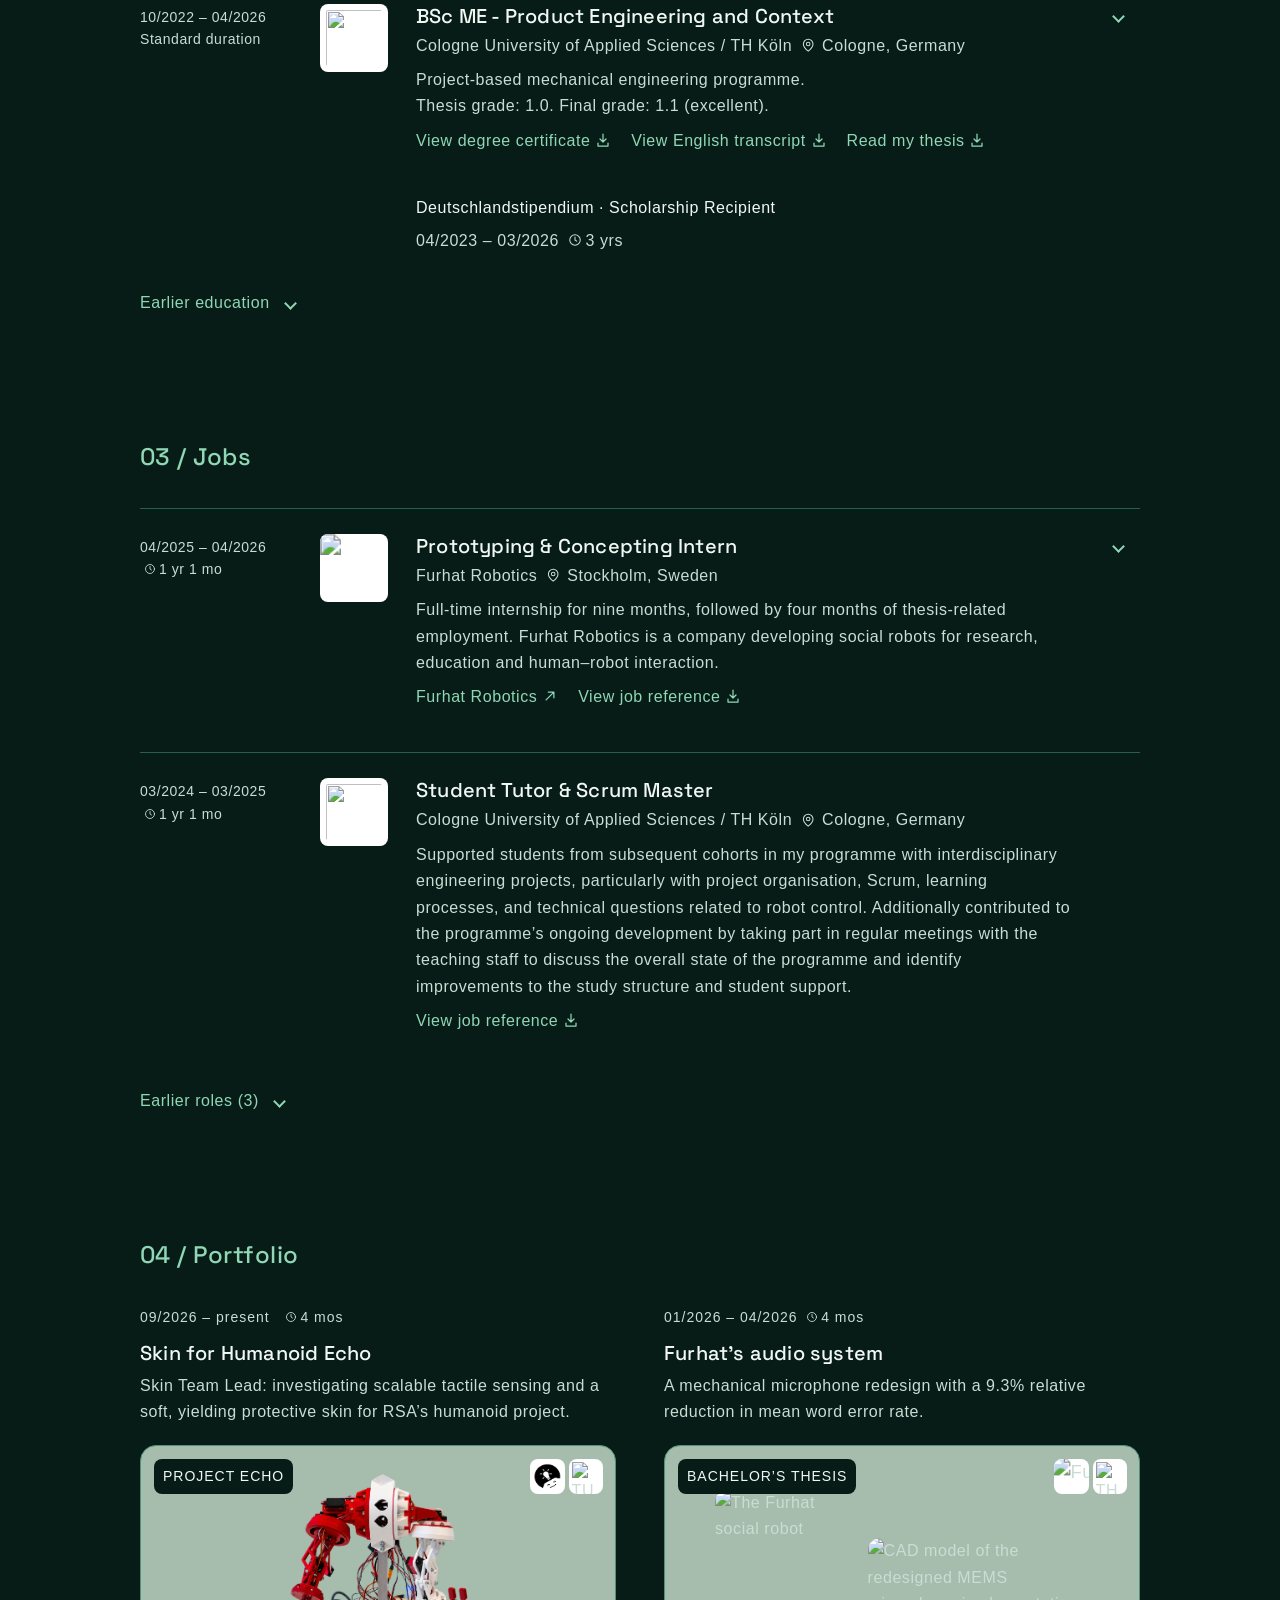
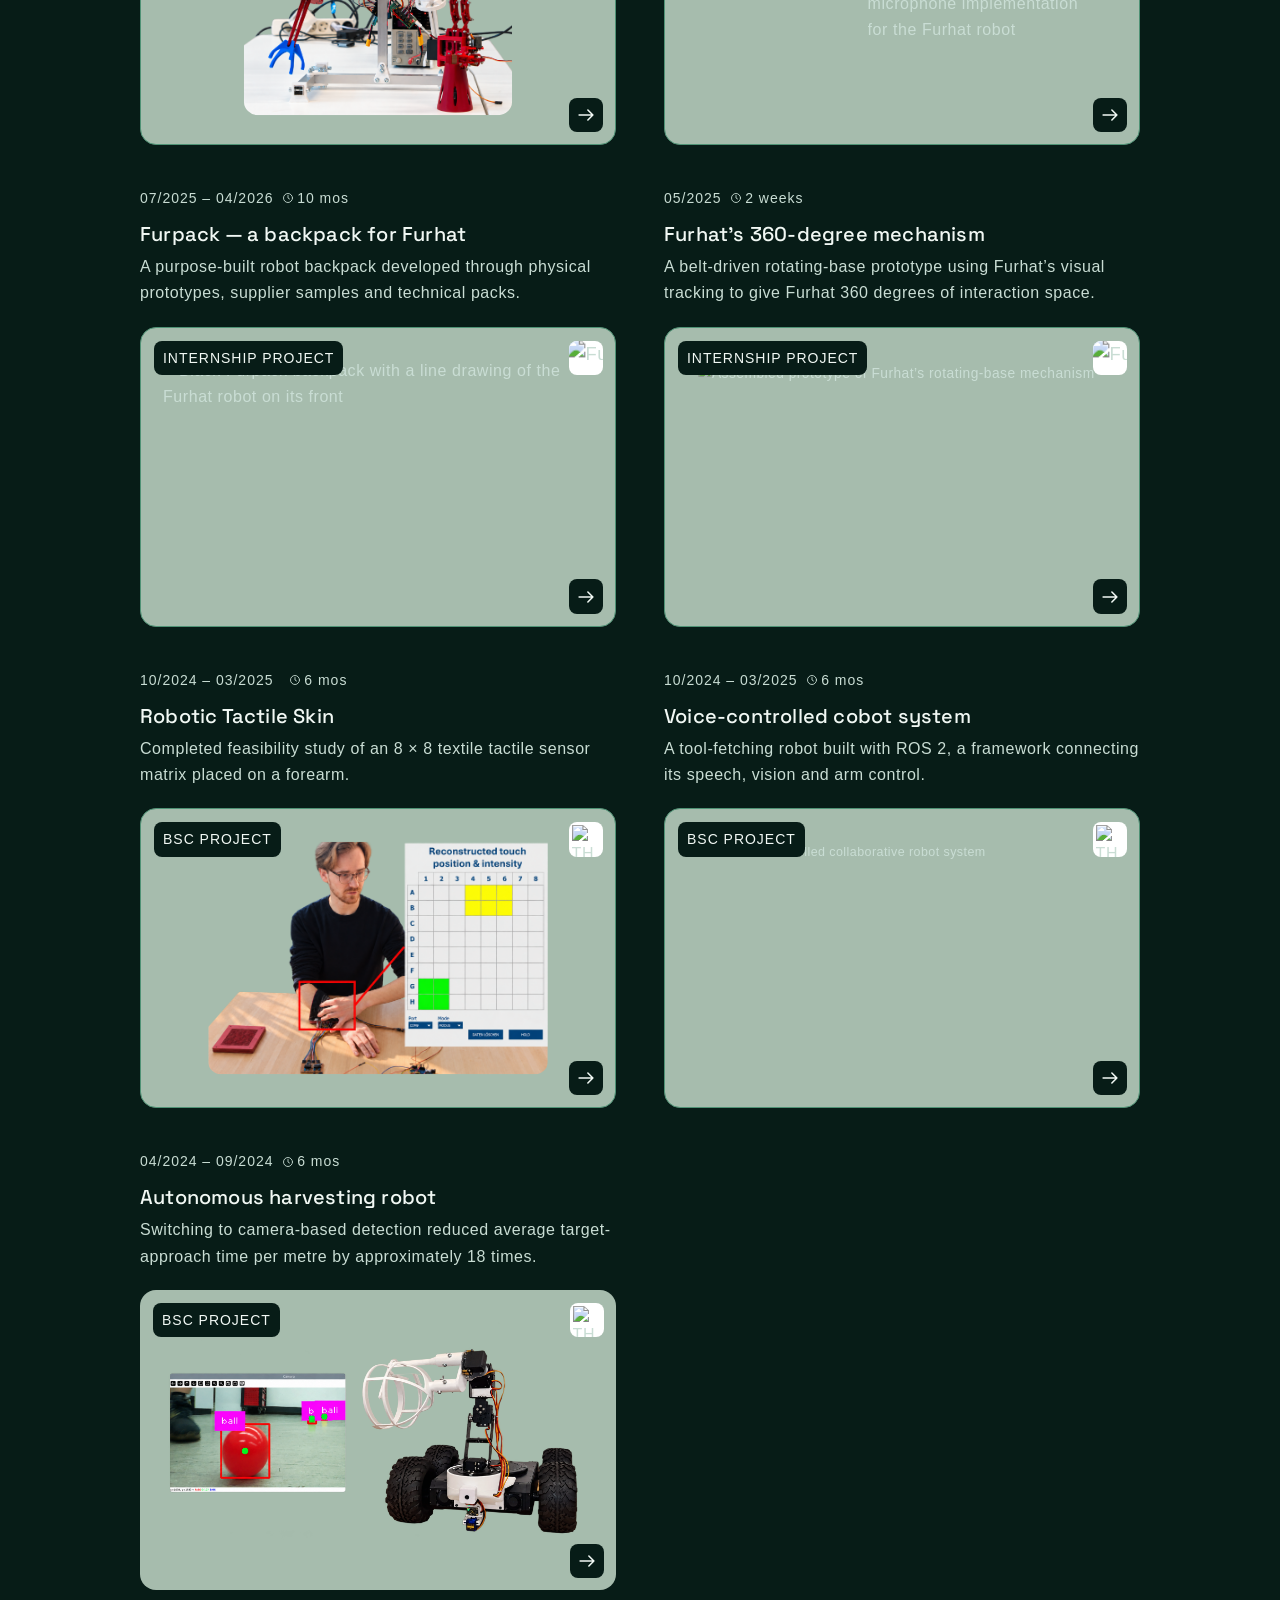
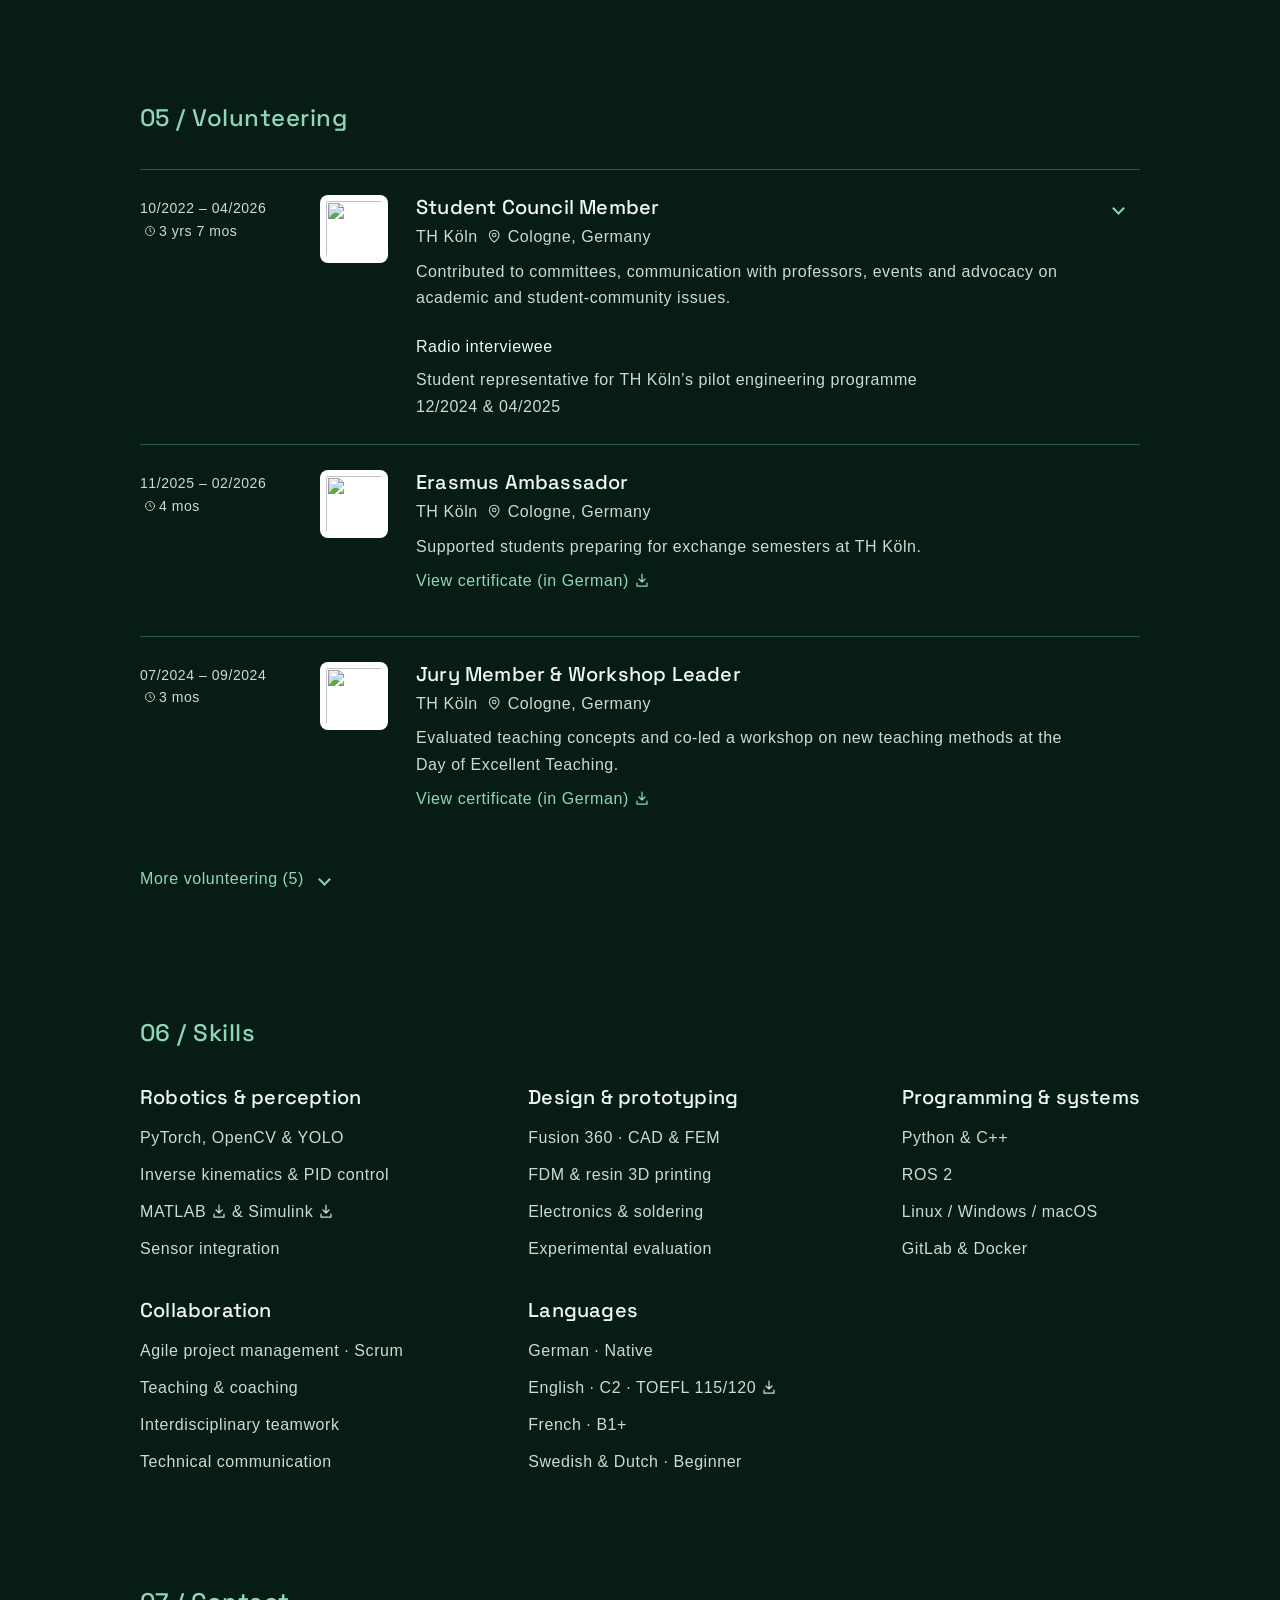
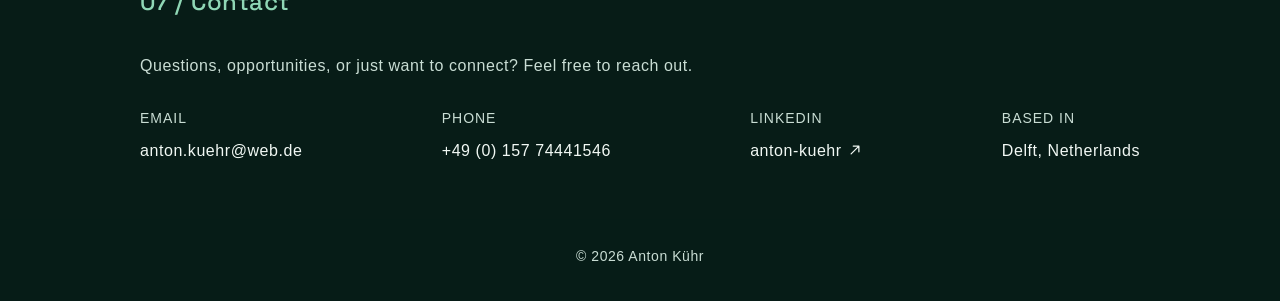
==== commit 1ceaed85: "harvest project word usage correction" ====
--- a/index.html
+++ b/index.html
@@ -1715,8 +1715,8 @@
               </div>
               <h3>Autonomous harvesting robot</h3>
               <p>
-                Switching to camera-based detection reduced retrieval time per
-                metre by approximately 18× on average per task.
+                Switching to camera-based detection reduced average
+                target-approach time per metre by approximately 18 times.
               </p></a
             >
           </div>
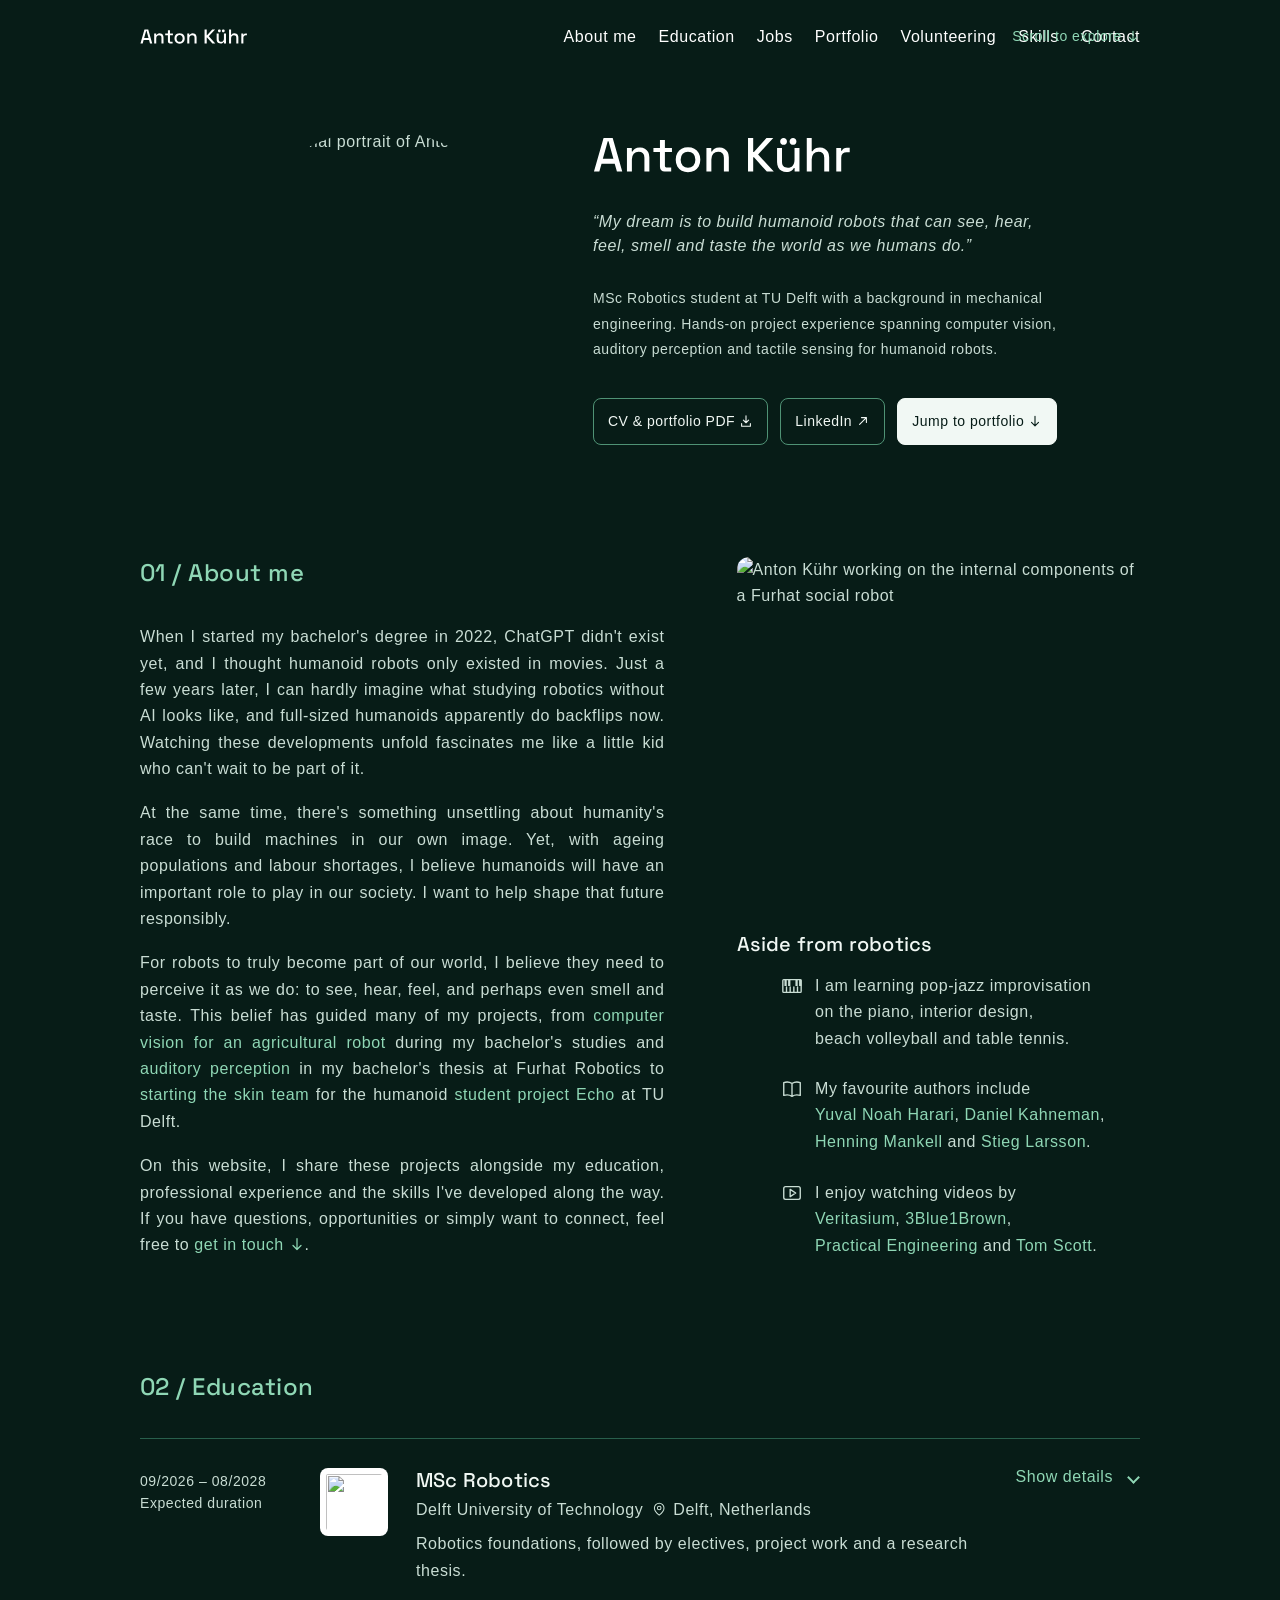
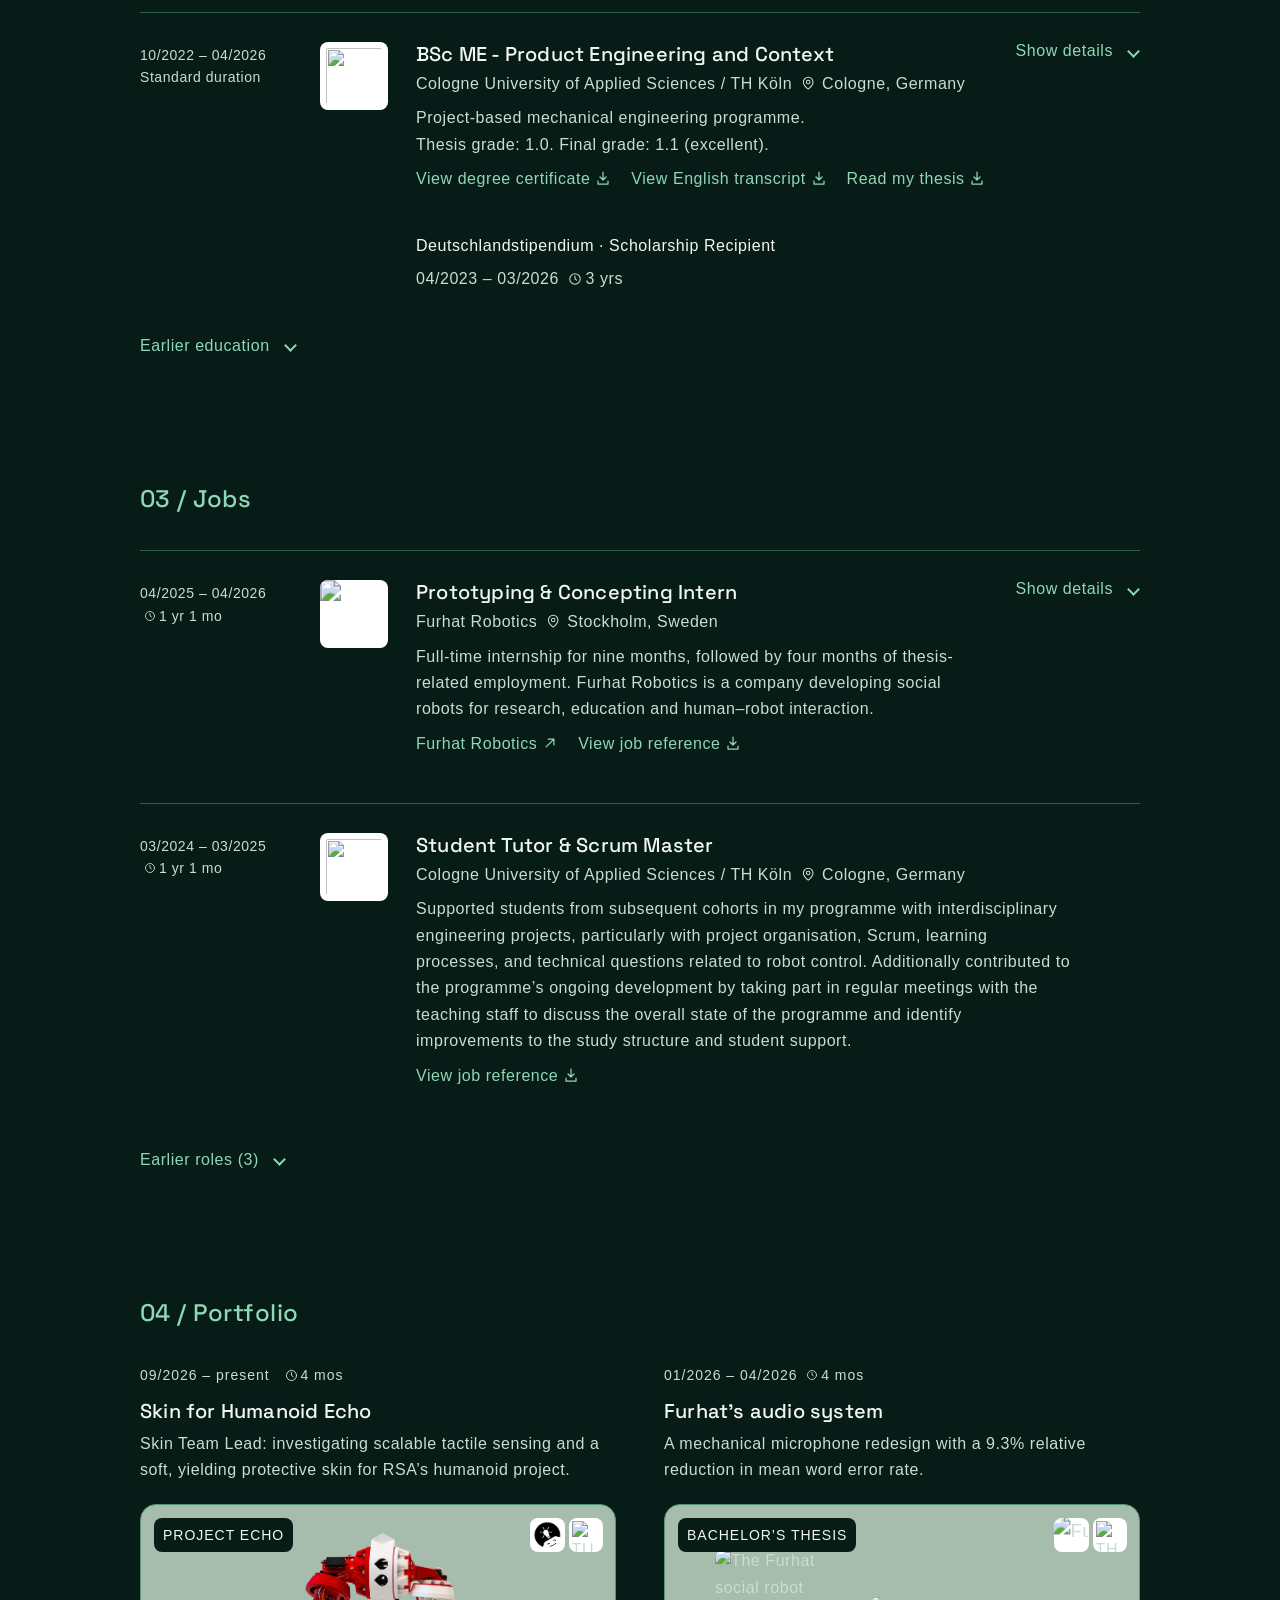
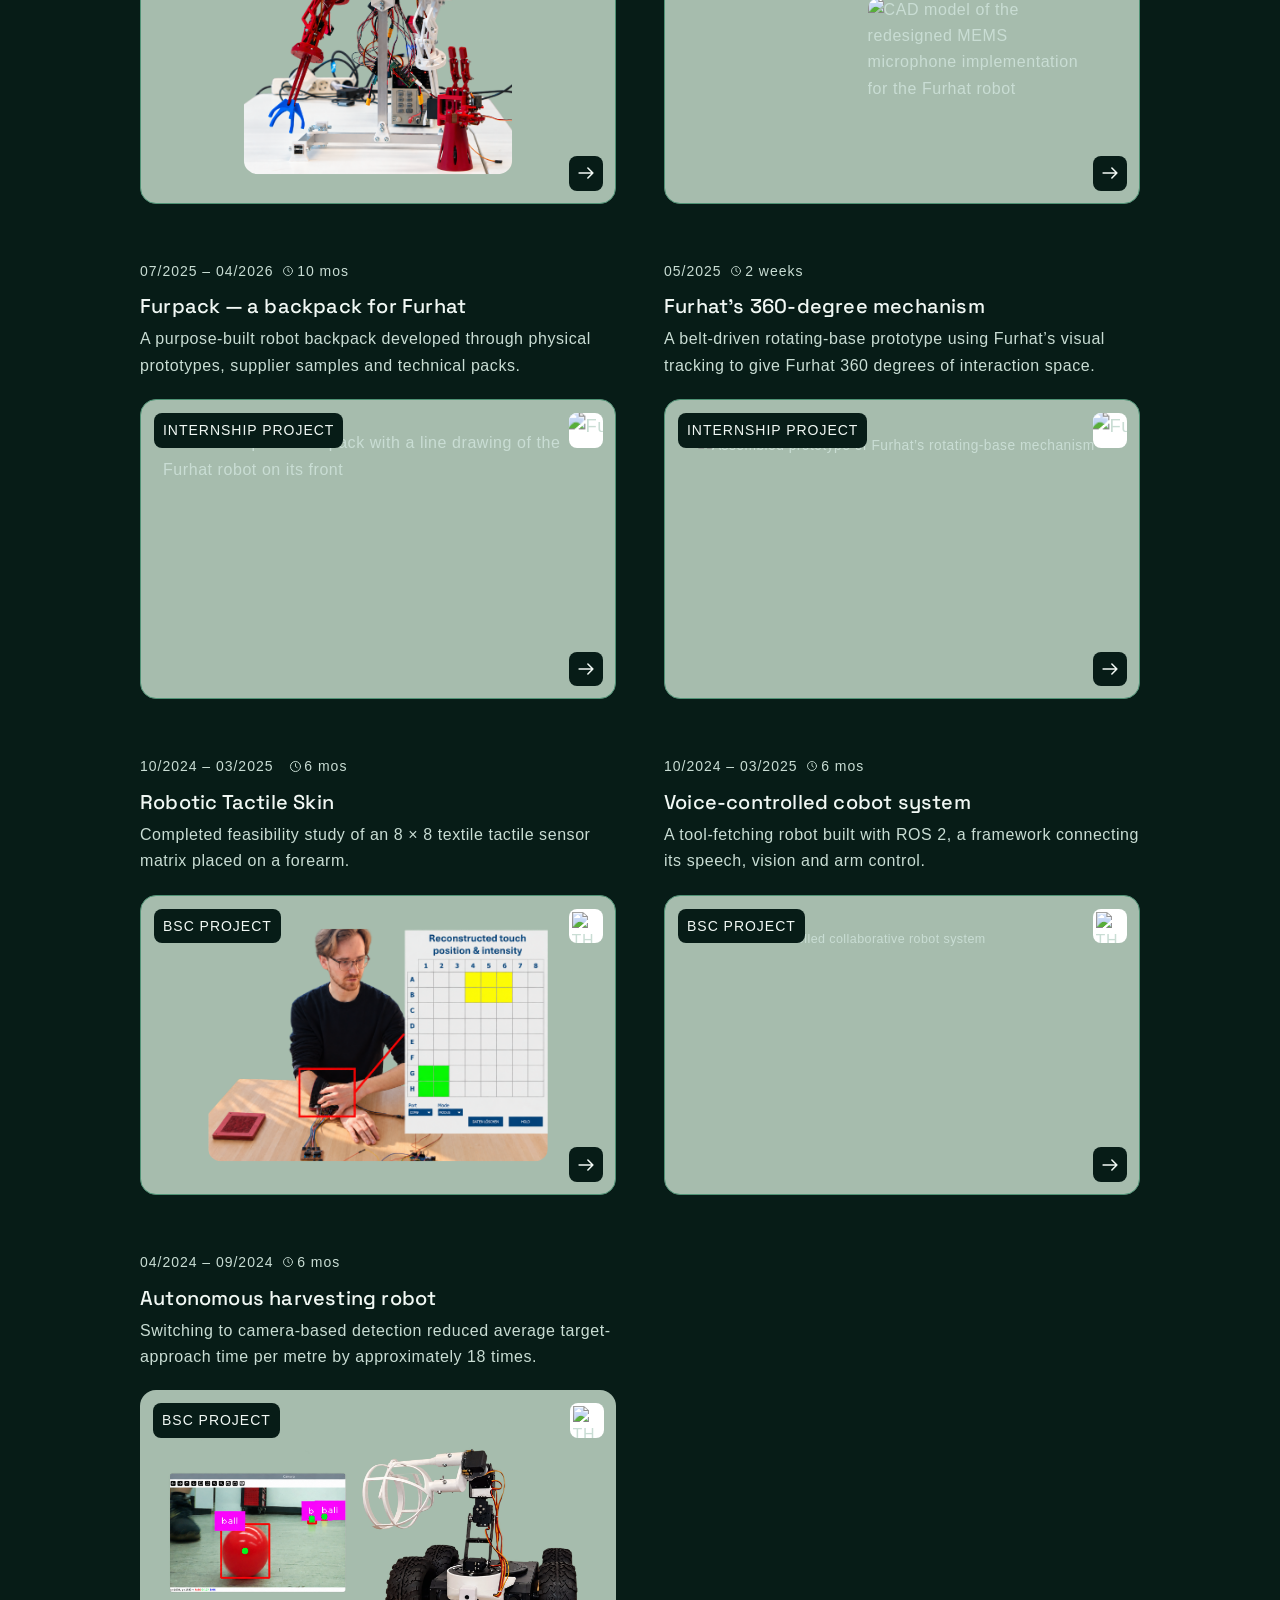
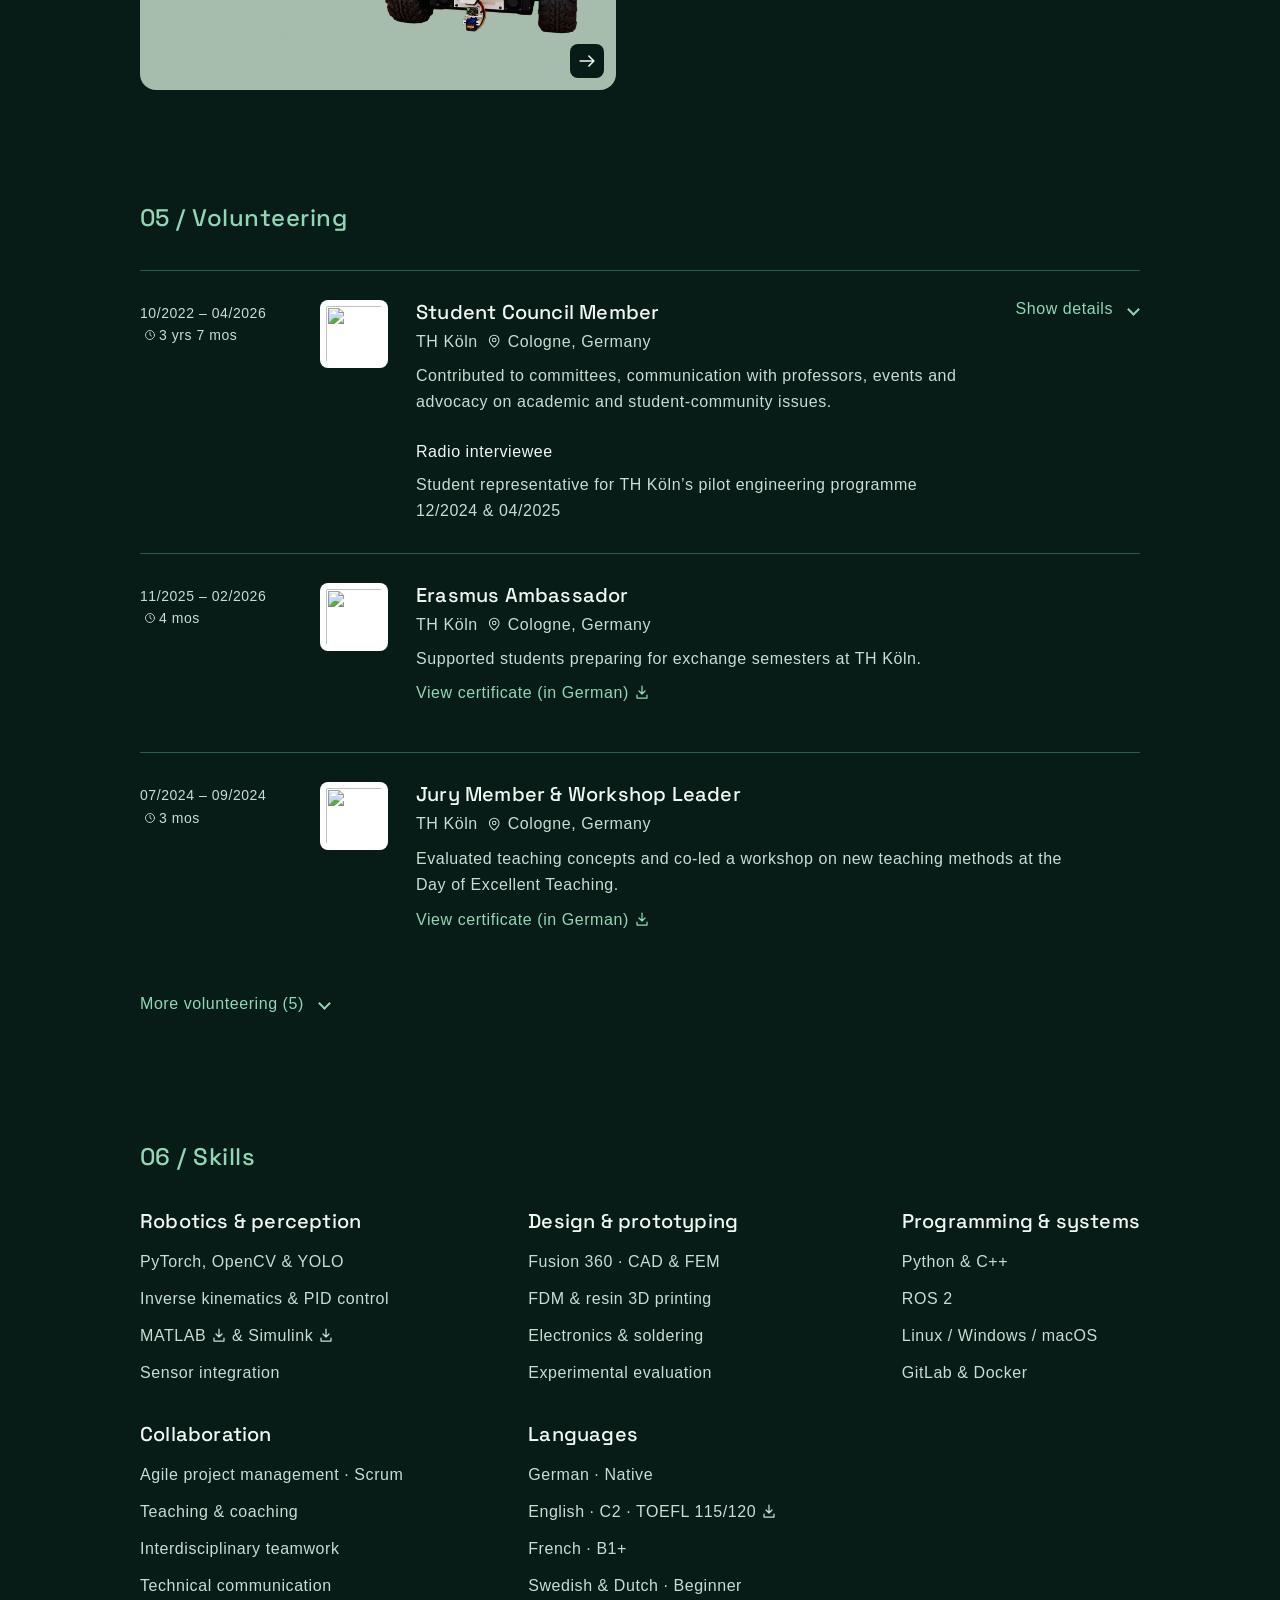
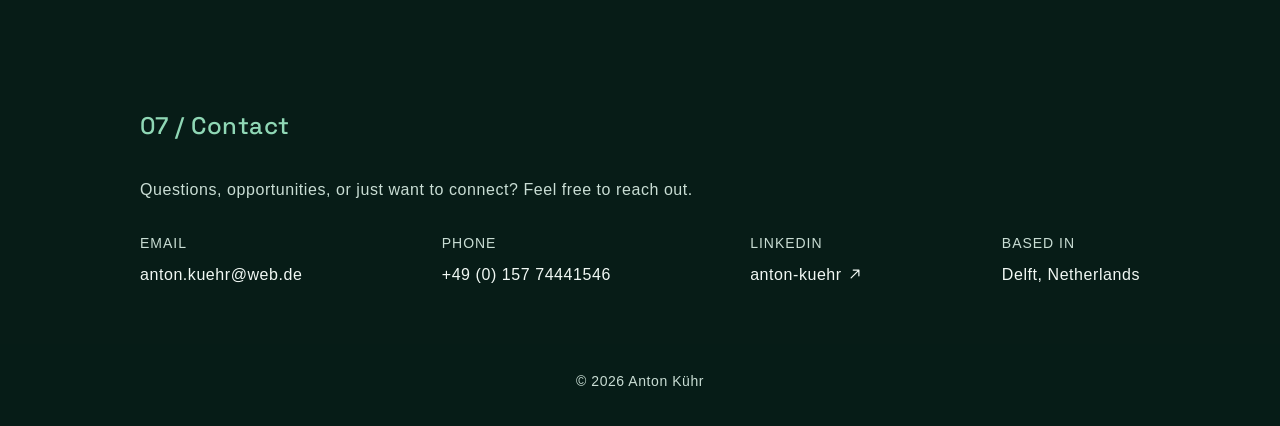
==== commit 1de5365a: "Fixed readibility and navigationability" ====
--- a/index.html
+++ b/index.html
@@ -50,7 +50,7 @@
       href="https://fonts.googleapis.com/css2?family=Space+Grotesk:wght@500&display=swap"
       rel="stylesheet"
     />
-    <link rel="stylesheet" href="assets/css/styles.css?v=201" />
+    <link rel="stylesheet" href="assets/css/styles.css?v=211" />
     <link rel="stylesheet" href="assets/css/wordmark-motion.css?v=2" />
     <script src="assets/js/site.js?v=39" defer></script>
     <script src="assets/js/wordmark-shapes.js?v=1" defer></script>
@@ -627,8 +627,9 @@
                     and a research thesis.
                   </p>
                 </div>
-                <span class="cv-toggle"
-                  ><span class="visually-hidden">Details</span
+                <span class="disclosure-control"
+                  ><span class="disclosure-show">Show details</span
+                  ><span class="disclosure-hide">Hide details</span
                   ><span class="chevron" aria-hidden="true"></span
                 ></span>
               </summary>
@@ -796,8 +797,9 @@
                     </p>
                   </div>
                 </div>
-                <span class="cv-toggle"
-                  ><span class="visually-hidden">Details</span
+                <span class="disclosure-control"
+                  ><span class="disclosure-show">Show details</span
+                  ><span class="disclosure-hide">Hide details</span
                   ><span class="chevron" aria-hidden="true"></span
                 ></span>
               </summary>
@@ -1058,8 +1060,9 @@
                       ></a>
                     </div>
                   </div>
-                  <span class="cv-toggle"
-                    ><span class="visually-hidden">Details</span
+                  <span class="disclosure-control"
+                    ><span class="disclosure-show">Show details</span
+                    ><span class="disclosure-hide">Hide details</span
                     ><span class="chevron" aria-hidden="true"></span
                   ></span>
                 </summary>
@@ -1774,8 +1777,9 @@
                     </p>
                   </div>
                 </div>
-                <span class="cv-toggle"
-                  ><span class="visually-hidden">Details</span
+                <span class="disclosure-control"
+                  ><span class="disclosure-show">Show details</span
+                  ><span class="disclosure-hide">Hide details</span
                   ><span class="chevron" aria-hidden="true"></span
                 ></span>
               </summary>
--- a/assets/css/styles.css
+++ b/assets/css/styles.css
@@ -743,7 +743,7 @@
   color: var(--accent);
 }
 
-details.cv-row > summary:is(:hover, :focus-visible) .cv-toggle {
+details.cv-row > summary:is(:hover, :focus-visible) .disclosure-control {
   color: var(--fg);
 }
 
@@ -760,12 +760,25 @@
   display: none;
 }
 
-.cv-toggle {
-  display: grid;
-  place-items: center;
+.disclosure-control {
+  display: flex;
+  align-items: center;
+  gap: 16px;
+  width: fit-content;
   min-height: 44px;
+  margin-top: 16px;
+  margin-left: auto;
   color: var(--accent);
-  margin-top: -8px;
+  font-weight: 500;
+}
+
+.disclosure-hide,
+details[open] > summary .disclosure-show {
+  display: none;
+}
+
+details[open] > summary .disclosure-hide {
+  display: inline;
 }
 
 .chevron {
@@ -952,7 +965,7 @@
 .project-grid {
   display: grid;
   grid-template-columns: repeat(2, minmax(0, 1fr));
-  gap: 42px 48px;
+  gap: 56px 48px;
 }
 
 .project-card h3 {
@@ -2279,7 +2292,7 @@
     justify-self: start;
   }
   .project-grid {
-    gap: 32px 32px;
+    gap: 46px 32px;
   }
   .contact-details {
     grid-template-columns: repeat(2, minmax(0, 1fr));
@@ -2382,7 +2395,7 @@
   }
   .project-grid {
     grid-template-columns: 1fr;
-    gap: 34px;
+    gap: 48px;
   }
   .project-image.audio {
     gap: 12px;
@@ -2432,10 +2445,6 @@
   :is(#education, #jobs, #volunteering) .cv-context,
   :is(#education, #jobs, #volunteering) .cv-main > .document-links {
     margin-right: -56px;
-  }
-  .cv-toggle {
-    grid-column: 2;
-    grid-row: 2;
   }
   .cv-detail {
     margin: 0 0 24px;
@@ -3182,3 +3191,114 @@
 .project-card.is-overview-return:focus-visible {
   outline: none;
 }
+
+/* Align technical fold controls with their summary text, at the right edge. */
+.technical-notes > summary {
+  display: flex;
+  flex-wrap: wrap;
+  gap: 8px 24px;
+}
+.technical-notes > summary .disclosure-control {
+  margin-top: 0;
+}
+
+/* Give CV entries more vertical breathing room. */
+:is(#education, #jobs, #volunteering) .cv-heading {
+  padding-block: 28px;
+}
+
+/* Homepage disclosure controls occupy the top-right corner of each entry. */
+details.cv-row > .cv-heading {
+  grid-template-columns: 156px minmax(0, 1fr) auto;
+}
+.cv-heading > .disclosure-control {
+  margin-top: 0;
+  padding-right: 2px;
+  align-items: flex-start;
+  line-height: 1.3;
+  white-space: nowrap;
+}
+.cv-heading > .disclosure-control .chevron {
+  margin-top: 6px;
+}
+@media (max-width: 580px) {
+  details.cv-row > .cv-heading {
+    grid-template-columns: minmax(0, 1fr) auto;
+  }
+  details.cv-row > .cv-heading > .cv-date {
+    grid-column: 1;
+  }
+  .cv-heading > .disclosure-control {
+    grid-column: 2;
+    grid-row: 2;
+    width: 104px;
+    white-space: normal;
+  }
+  details.cv-row > .cv-heading > .cv-main h3 {
+    padding-right: 116px;
+  }
+  details.cv-row > .cv-heading > .cv-main {
+    grid-column: 1 / -1;
+  }
+  :is(#education, #jobs, #volunteering) details.cv-row .cv-context,
+  :is(#education, #jobs, #volunteering)
+    details.cv-row
+    .cv-main
+    > .document-links {
+    margin-right: 0;
+  }
+}
+
+/* A consistent reading rhythm for the arm equations and their closing rule. */
+.ik-equations {
+  font-family: var(--sans);
+  font-size: var(--text-body);
+}
+.ik-equations-content {
+  display: grid;
+  gap: 28px;
+  padding: 12px 0 28px;
+}
+.ik-equations .ik-equations-content > * {
+  margin: 0;
+}
+.ik-equations :is(.ik-mapping-label, .equation dt, .ik-variable-key) {
+  font-size: var(--text-body);
+}
+.ik-equations .ik-equation-panels h4 {
+  font-family: var(--sans);
+  font-size: var(--text-body);
+  margin-bottom: 20px;
+}
+.ik-equations math {
+  font-family: "STIX Two Math", "Cambria Math", math;
+  justify-self: start;
+}
+.ik-equations math mi {
+  font-family: inherit;
+}
+.ik-equations :is(.ik-mapping, .equation dd) {
+  font-size: 1.125rem;
+}
+.ik-equations .equation dd {
+  row-gap: 12px;
+}
+#arm-control > .technical-figure + .case-copy {
+  margin-top: 28px;
+}
+
+.ik-equations .ik-equation-panels > section {
+  padding: 24px;
+  border: 1px solid var(--line);
+  border-radius: var(--radius-sm);
+  background: var(--portfolio-image-bg);
+  color: var(--bg);
+}
+.ik-equations .ik-equation-panels :is(h4, dt, dd, .ik-variable-key) {
+  color: inherit;
+}
+@media (max-width: 700px) {
+  .ik-equations .ik-equation-panels > section {
+    padding: 16px;
+  }
+}
